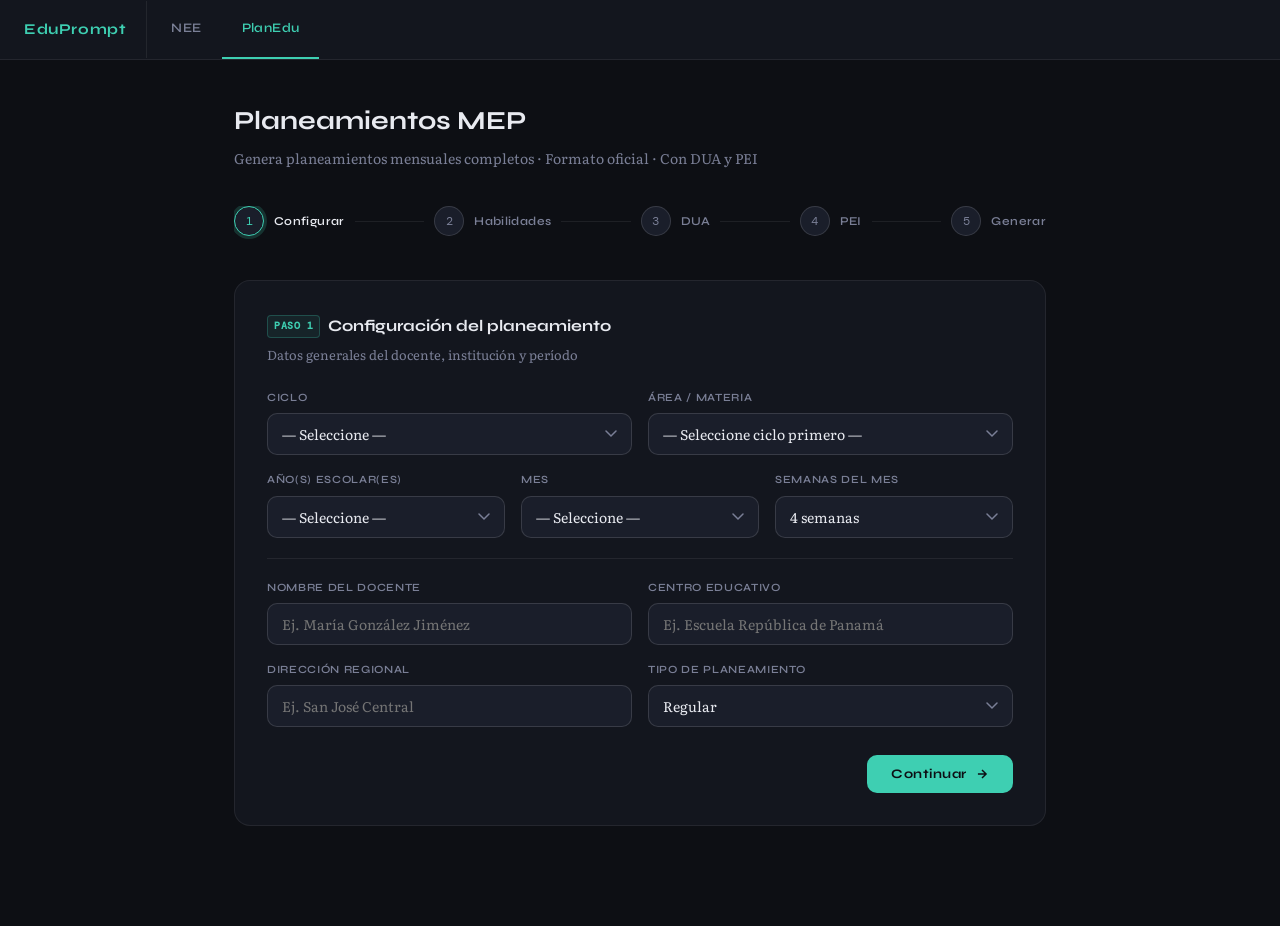
==== planedu.html @ 968bc0ce "Update planedu.html" ====
<!DOCTYPE html>
<html lang="es">
<head>
<meta charset="UTF-8">
<meta name="viewport" content="width=device-width, initial-scale=1.0">
<title>PlanEdu · Planeamientos MEP</title>
<link rel="preconnect" href="https://fonts.googleapis.com">
<link href="https://fonts.googleapis.com/css2?family=Syne:wght@400;600;700&family=DM+Mono:wght@400;500&family=Literata:ital,wght@0,400;0,500;1,400&display=swap" rel="stylesheet">
<style>
  :root {
    --bg:       #0d0f14;
    --bg2:      #13161e;
    --bg3:      #1a1e2a;
    --border:   rgba(255,255,255,0.07);
    --border2:  rgba(255,255,255,0.13);
    --text:     #e8eaf0;
    --muted:    #7a7f96;
    --accent:   #3ecfb2;
    --accent2:  #2aa898;
    --accent-bg:rgba(62,207,178,0.08);
    --accent-glow:rgba(62,207,178,0.18);
    --purple:   #8b6ff5;
    --amber:    #f0a832;
    --red:      #e05252;
    --radius:   10px;
    --radius-lg:16px;
    --mono: 'DM Mono', monospace;
  }

  * { box-sizing: border-box; margin: 0; padding: 0; }

  body {
    background: var(--bg);
    color: var(--text);
    font-family: 'Literata', Georgia, serif;
    font-size: 15px;
    line-height: 1.65;
    min-height: 100vh;
  }

  /* ── HEADER ── */
  header {
    background: var(--bg2);
    border-bottom: 1px solid var(--border);
    padding: 0 24px;
    display: flex;
    align-items: center;
    gap: 0;
    position: sticky;
    top: 0;
    z-index: 100;
  }
  .site-logo {
    font-family: 'Syne', sans-serif;
    font-weight: 700;
    font-size: 15px;
    color: var(--accent);
    letter-spacing: 0.04em;
    padding: 16px 20px 16px 0;
    border-right: 1px solid var(--border);
    margin-right: 4px;
    text-decoration: none;
  }
  .tab {
    font-family: 'Syne', sans-serif;
    font-size: 13px;
    font-weight: 600;
    letter-spacing: 0.03em;
    padding: 18px 20px;
    color: var(--muted);
    text-decoration: none;
    border-bottom: 2px solid transparent;
    transition: color .2s, border-color .2s;
  }
  .tab:hover { color: var(--text); }
  .tab.active { color: var(--accent); border-bottom-color: var(--accent); }

  /* ── MAIN LAYOUT ── */
  main {
    max-width: 860px;
    margin: 0 auto;
    padding: 40px 24px 80px;
  }

  .page-title {
    font-family: 'Syne', sans-serif;
    font-size: 26px;
    font-weight: 700;
    color: var(--text);
    margin-bottom: 4px;
  }
  .page-subtitle {
    color: var(--muted);
    font-size: 14px;
    margin-bottom: 36px;
  }

  /* ── STEPPER ── */
  .stepper {
    display: flex;
    align-items: center;
    gap: 0;
    margin-bottom: 40px;
    overflow-x: auto;
    padding-bottom: 4px;
  }
  .step-item {
    display: flex;
    align-items: center;
    gap: 10px;
    flex-shrink: 0;
  }
  .step-dot {
    width: 30px; height: 30px;
    border-radius: 50%;
    border: 1.5px solid var(--border2);
    background: var(--bg3);
    display: flex; align-items: center; justify-content: center;
    font-family: var(--mono);
    font-size: 12px;
    color: var(--muted);
    transition: all .3s;
    flex-shrink: 0;
  }
  .step-dot.done { background: var(--accent); border-color: var(--accent); color: #0d0f14; }
  .step-dot.active { border-color: var(--accent); color: var(--accent); box-shadow: 0 0 0 3px var(--accent-glow); }
  .step-label {
    font-family: 'Syne', sans-serif;
    font-size: 12px;
    font-weight: 600;
    color: var(--muted);
    letter-spacing: 0.03em;
    white-space: nowrap;
    transition: color .3s;
  }
  .step-label.active { color: var(--text); }
  .step-connector {
    flex: 1;
    height: 1px;
    background: var(--border);
    margin: 0 10px;
    min-width: 20px;
  }
  .step-connector.done { background: var(--accent2); }

  /* ── CARD ── */
  .card {
    background: var(--bg2);
    border: 1px solid var(--border);
    border-radius: var(--radius-lg);
    padding: 32px;
    margin-bottom: 20px;
  }
  .card-title {
    font-family: 'Syne', sans-serif;
    font-size: 16px;
    font-weight: 700;
    color: var(--text);
    margin-bottom: 4px;
    display: flex;
    align-items: center;
    gap: 8px;
  }
  .card-title .step-badge {
    font-family: var(--mono);
    font-size: 10px;
    background: var(--accent-bg);
    color: var(--accent);
    border: 1px solid rgba(62,207,178,0.25);
    border-radius: 4px;
    padding: 2px 6px;
    letter-spacing: 0.05em;
  }
  .card-desc {
    font-size: 13px;
    color: var(--muted);
    margin-bottom: 24px;
  }

  /* ── FORM FIELDS ── */
  .field-group {
    display: grid;
    grid-template-columns: 1fr 1fr;
    gap: 16px;
    margin-bottom: 16px;
  }
  .field-group.cols-3 { grid-template-columns: 1fr 1fr 1fr; }
  .field-group.cols-1 { grid-template-columns: 1fr; }
  @media (max-width: 600px) { .field-group, .field-group.cols-3 { grid-template-columns: 1fr; } }

  .field { display: flex; flex-direction: column; gap: 6px; }
  label {
    font-family: 'Syne', sans-serif;
    font-size: 11px;
    font-weight: 600;
    letter-spacing: 0.06em;
    color: var(--muted);
    text-transform: uppercase;
  }
  input[type="text"], input[type="number"], select, textarea {
    background: var(--bg3);
    border: 1px solid var(--border2);
    border-radius: var(--radius);
    color: var(--text);
    font-family: 'Literata', serif;
    font-size: 14px;
    padding: 10px 14px;
    outline: none;
    transition: border-color .2s, box-shadow .2s;
    width: 100%;
    appearance: none;
    -webkit-appearance: none;
  }
  input:focus, select:focus, textarea:focus {
    border-color: var(--accent2);
    box-shadow: 0 0 0 3px var(--accent-glow);
  }
  select {
    background-image: url("data:image/svg+xml,%3Csvg xmlns='http://www.w3.org/2000/svg' width='12' height='8' viewBox='0 0 12 8'%3E%3Cpath d='M1 1l5 5 5-5' stroke='%237a7f96' stroke-width='1.5' fill='none' stroke-linecap='round'/%3E%3C/svg%3E");
    background-repeat: no-repeat;
    background-position: right 14px center;
    padding-right: 36px;
    cursor: pointer;
  }
  select option { background: var(--bg3); }

  /* ── SKILL SELECTOR ── */
  .skill-selector {
    border: 1px solid var(--border2);
    border-radius: var(--radius-lg);
    overflow: hidden;
  }
  .skill-search-wrap {
    padding: 12px 14px;
    background: var(--bg3);
    border-bottom: 1px solid var(--border);
    display: flex;
    gap: 10px;
    align-items: center;
  }
  .skill-search-wrap svg { flex-shrink: 0; opacity: 0.5; }
  #buscador-habilidades {
    background: transparent;
    border: none;
    padding: 0;
    font-size: 14px;
    border-radius: 0;
    box-shadow: none;
  }
  #buscador-habilidades:focus { box-shadow: none; border-color: transparent; }

  .skill-meta {
    padding: 8px 14px;
    background: var(--bg);
    border-bottom: 1px solid var(--border);
    display: flex;
    justify-content: space-between;
    align-items: center;
  }
  .skill-meta span { font-family: var(--mono); font-size: 11px; color: var(--muted); }
  .skill-meta .count-badge {
    background: var(--accent-bg);
    color: var(--accent);
    border: 1px solid rgba(62,207,178,0.2);
    border-radius: 20px;
    padding: 2px 10px;
    font-family: var(--mono);
    font-size: 11px;
  }

  #lista-habilidades {
    max-height: 280px;
    overflow-y: auto;
    scrollbar-width: thin;
    scrollbar-color: var(--border2) transparent;
  }
  .hab-item {
    display: flex;
    align-items: flex-start;
    gap: 12px;
    padding: 10px 14px;
    border-bottom: 1px solid var(--border);
    cursor: pointer;
    transition: background .15s;
  }
  .hab-item:hover { background: var(--bg3); }
  .hab-item:last-child { border-bottom: none; }
  .hab-item input[type="checkbox"] {
    width: 16px; height: 16px;
    flex-shrink: 0;
    margin-top: 2px;
    accent-color: var(--accent);
    cursor: pointer;
    padding: 0;
    border: none;
    background: none;
    box-shadow: none;
  }
  .hab-item input:focus { box-shadow: none; border-color: transparent; }
  .hab-id {
    font-family: var(--mono);
    font-size: 11px;
    color: var(--accent);
    flex-shrink: 0;
    margin-top: 2px;
    min-width: 56px;
  }
  .hab-texto { font-size: 13px; color: var(--text); line-height: 1.5; }
  .empty-msg { padding: 24px; text-align: center; color: var(--muted); font-size: 13px; }

  /* ── SELECCIONADAS ── */
  .seleccionadas-header {
    padding: 10px 14px;
    background: var(--bg);
    border-top: 1px solid var(--border);
    display: flex;
    justify-content: space-between;
    align-items: center;
  }
  .seleccionadas-header span {
    font-family: 'Syne', sans-serif;
    font-size: 11px;
    font-weight: 600;
    letter-spacing: 0.06em;
    text-transform: uppercase;
    color: var(--muted);
  }
  #seleccionadas {
    padding: 8px 14px;
    min-height: 44px;
    display: flex;
    flex-wrap: wrap;
    gap: 6px;
  }
  .sel-chip {
    display: inline-flex;
    align-items: center;
    gap: 6px;
    background: var(--accent-bg);
    border: 1px solid rgba(62,207,178,0.25);
    border-radius: 20px;
    padding: 4px 10px 4px 12px;
    font-size: 12px;
    color: var(--accent);
    font-family: var(--mono);
    animation: chipIn .15s ease-out;
  }
  @keyframes chipIn { from { opacity:0; transform: scale(.9); } to { opacity:1; transform: scale(1); } }
  .sel-chip button {
    background: none; border: none; cursor: pointer;
    color: rgba(62,207,178,0.6);
    font-size: 14px; line-height: 1;
    padding: 0; margin-left: 2px;
    transition: color .15s;
  }
  .sel-chip button:hover { color: var(--accent); }
  .sel-empty { font-size: 13px; color: var(--muted); padding: 8px 0; font-style: italic; }

  /* ── DUA CHECKBOXES ── */
  .dua-grid {
    display: grid;
    grid-template-columns: 1fr 1fr 1fr;
    gap: 10px;
  }
  @media (max-width: 640px) { .dua-grid { grid-template-columns: 1fr; } }
  .dua-check {
    display: flex;
    align-items: flex-start;
    gap: 10px;
    background: var(--bg3);
    border: 1px solid var(--border);
    border-radius: var(--radius);
    padding: 12px;
    cursor: pointer;
    transition: border-color .2s, background .2s;
  }
  .dua-check:hover { border-color: var(--border2); }
  .dua-check input[type="checkbox"] {
    width: 15px; height: 15px;
    flex-shrink: 0; margin-top: 2px;
    accent-color: var(--purple);
    cursor: pointer;
    padding: 0; border: none; background: none; box-shadow: none;
  }
  .dua-check input:focus { box-shadow: none; }
  .dua-check.checked { border-color: rgba(139,111,245,0.4); background: rgba(139,111,245,0.07); }
  .dua-label { font-size: 13px; color: var(--text); line-height: 1.4; }

  /* ── PEI TOGGLE ── */
  .pei-toggle-row {
    display: flex;
    gap: 12px;
    margin-bottom: 16px;
  }
  .radio-btn {
    flex: 1;
    display: flex;
    align-items: center;
    justify-content: center;
    gap: 8px;
    padding: 10px;
    background: var(--bg3);
    border: 1.5px solid var(--border2);
    border-radius: var(--radius);
    cursor: pointer;
    font-family: 'Syne', sans-serif;
    font-size: 13px;
    font-weight: 600;
    color: var(--muted);
    transition: all .2s;
  }
  .radio-btn input { display: none; }
  .radio-btn.selected-yes { border-color: var(--accent); color: var(--accent); background: var(--accent-bg); }
  .radio-btn.selected-no  { border-color: var(--border2); color: var(--text); }

  #pei-fields { display: none; }
  #pei-fields.visible { display: block; }

  /* ── NAV BUTTONS ── */
  .nav-row {
    display: flex;
    justify-content: space-between;
    align-items: center;
    margin-top: 28px;
    gap: 12px;
  }
  .btn {
    font-family: 'Syne', sans-serif;
    font-size: 13px;
    font-weight: 700;
    letter-spacing: 0.04em;
    padding: 11px 24px;
    border-radius: var(--radius);
    border: none;
    cursor: pointer;
    transition: all .2s;
    display: inline-flex; align-items: center; gap: 8px;
  }
  .btn-ghost {
    background: transparent;
    border: 1px solid var(--border2);
    color: var(--muted);
  }
  .btn-ghost:hover { border-color: var(--border); color: var(--text); }
  .btn-primary {
    background: var(--accent);
    color: #0d0f14;
  }
  .btn-primary:hover { background: var(--accent2); box-shadow: 0 0 20px var(--accent-glow); }
  .btn-primary:disabled { background: var(--border2); color: var(--muted); cursor: not-allowed; box-shadow: none; }
  .btn-generate {
    background: linear-gradient(135deg, var(--accent), #2a9f90);
    color: #0d0f14;
    padding: 13px 32px;
    font-size: 14px;
    width: 100%;
    justify-content: center;
    border-radius: var(--radius-lg);
    position: relative;
    overflow: hidden;
  }
  .btn-generate:hover { box-shadow: 0 0 30px var(--accent-glow); transform: translateY(-1px); }
  .btn-generate:disabled { background: var(--border2); color: var(--muted); transform: none; cursor: not-allowed; }

  /* ── SPINNER ── */
  .spinner {
    width: 16px; height: 16px;
    border: 2px solid rgba(13,15,20,0.3);
    border-top-color: #0d0f14;
    border-radius: 50%;
    animation: spin .6s linear infinite;
  }
  @keyframes spin { to { transform: rotate(360deg); } }

  /* ── RESULTADO ── */
  #resultado-section {
    display: none;
    margin-top: 32px;
    animation: fadeUp .4s ease-out;
  }
  @keyframes fadeUp { from { opacity:0; transform: translateY(12px); } to { opacity:1; transform: translateY(0); } }
  #resultado-section.visible { display: block; }

  .resultado-header {
    display: flex;
    justify-content: space-between;
    align-items: center;
    margin-bottom: 16px;
    flex-wrap: wrap;
    gap: 12px;
  }
  .resultado-title {
    font-family: 'Syne', sans-serif;
    font-size: 14px;
    font-weight: 700;
    color: var(--accent);
  }
  .resultado-actions { display: flex; gap: 8px; flex-wrap: wrap; }

  #resultado-content {
    background: var(--bg2);
    border: 1px solid var(--border2);
    border-radius: var(--radius-lg);
    padding: 32px;
    white-space: pre-wrap;
    font-family: 'Literata', serif;
    font-size: 14px;
    line-height: 1.8;
    color: var(--text);
    min-height: 200px;
    max-height: 600px;
    overflow-y: auto;
    scrollbar-width: thin;
    scrollbar-color: var(--border2) transparent;
    outline: none;
  }
  #resultado-content[contenteditable="true"] {
    cursor: text;
  }
  #resultado-content[contenteditable="true"]:focus {
    border-color: var(--accent2);
    box-shadow: 0 0 0 3px var(--accent-glow);
  }

  /* ── API KEY NOTICE ── */
  .api-notice {
    background: rgba(240,168,50,0.08);
    border: 1px solid rgba(240,168,50,0.25);
    border-radius: var(--radius);
    padding: 12px 16px;
    margin-bottom: 16px;
    font-size: 13px;
    color: var(--amber);
    display: flex;
    gap: 10px;
    align-items: flex-start;
  }
  .api-notice.hidden { display: none; }

  /* ── STEP PANELS ── */
  .step-panel { display: none; }
  .step-panel.active { display: block; animation: fadeUp .25s ease-out; }

  /* ── MISC ── */
  .divider {
    border: none;
    border-top: 1px solid var(--border);
    margin: 20px 0;
  }
  .info-row {
    display: flex;
    gap: 6px;
    align-items: center;
    font-size: 12px;
    color: var(--muted);
    margin-top: 8px;
  }
  .tag {
    font-family: var(--mono);
    font-size: 11px;
    background: var(--bg3);
    border: 1px solid var(--border2);
    border-radius: 4px;
    padding: 2px 7px;
    color: var(--muted);
  }
</style>
</head>
<body>

<header>
  <a href="index.html" class="site-logo">EduPrompt</a>
  <a href="index.html" class="tab">NEE</a>
  <a href="planedu.html" class="tab active">PlanEdu</a>
</header>

<main>
  <div class="page-title">Planeamientos MEP</div>
  <div class="page-subtitle">Genera planeamientos mensuales completos · Formato oficial · Con DUA y PEI</div>

  <!-- STEPPER -->
  <div class="stepper" id="stepper">
    <div class="step-item">
      <div class="step-dot active" id="dot-1">1</div>
      <span class="step-label active" id="lbl-1">Configurar</span>
    </div>
    <div class="step-connector" id="conn-1"></div>
    <div class="step-item">
      <div class="step-dot" id="dot-2">2</div>
      <span class="step-label" id="lbl-2">Habilidades</span>
    </div>
    <div class="step-connector" id="conn-2"></div>
    <div class="step-item">
      <div class="step-dot" id="dot-3">3</div>
      <span class="step-label" id="lbl-3">DUA</span>
    </div>
    <div class="step-connector" id="conn-3"></div>
    <div class="step-item">
      <div class="step-dot" id="dot-4">4</div>
      <span class="step-label" id="lbl-4">PEI</span>
    </div>
    <div class="step-connector" id="conn-4"></div>
    <div class="step-item">
      <div class="step-dot" id="dot-5">5</div>
      <span class="step-label" id="lbl-5">Generar</span>
    </div>
  </div>

  <!-- ════════ PASO 1: CONFIGURAR ════════ -->
  <div class="step-panel active" id="panel-1">
    <div class="card">
      <div class="card-title">
        <span class="step-badge">PASO 1</span>
        Configuración del planeamiento
      </div>
      <div class="card-desc">Datos generales del docente, institución y período</div>

      <div class="field-group">
        <div class="field">
          <label>Ciclo</label>
          <select id="ciclo" onchange="onCicloChange()">
            <option value="">— Seleccione —</option>
            <option value="PRIMER_CICLO">I Ciclo (1°, 2°, 3°)</option>
            <option value="SEGUNDO_CICLO">II Ciclo (4°, 5°, 6°)</option>
            <option value="TERCER_CICLO">III Ciclo (7°, 8°, 9°)</option>
            <option value="CICLO_DIVERSIFICADO">Ciclo Diversificado (10°, 11°)</option>
          </select>
        </div>
        <div class="field">
          <label>Área / Materia</label>
          <select id="area">
            <option value="">— Seleccione ciclo primero —</option>
          </select>
        </div>
      </div>

      <div class="field-group cols-3">
        <div class="field">
          <label>Año(s) escolar(es)</label>
          <select id="anio">
            <option value="">— Seleccione —</option>
          </select>
        </div>
        <div class="field">
          <label>Mes</label>
          <select id="mes">
            <option value="">— Seleccione —</option>
            <option value="Enero">Enero</option>
            <option value="Febrero">Febrero</option>
            <option value="Marzo">Marzo</option>
            <option value="Abril">Abril</option>
            <option value="Mayo">Mayo</option>
            <option value="Junio">Junio</option>
            <option value="Julio">Julio</option>
            <option value="Agosto">Agosto</option>
            <option value="Setiembre">Setiembre</option>
            <option value="Octubre">Octubre</option>
            <option value="Noviembre">Noviembre</option>
          </select>
        </div>
        <div class="field">
          <label>Semanas del mes</label>
          <select id="semanas">
            <option value="4">4 semanas</option>
            <option value="3">3 semanas</option>
            <option value="5">5 semanas</option>
          </select>
        </div>
      </div>

      <hr class="divider">

      <div class="field-group">
        <div class="field">
          <label>Nombre del docente</label>
          <input type="text" id="docente" placeholder="Ej. María González Jiménez">
        </div>
        <div class="field">
          <label>Centro educativo</label>
          <input type="text" id="centro" placeholder="Ej. Escuela República de Panamá">
        </div>
      </div>
      <div class="field-group">
        <div class="field">
          <label>Dirección regional</label>
          <input type="text" id="dir_regional" placeholder="Ej. San José Central">
        </div>
        <div class="field">
          <label>Tipo de planeamiento</label>
          <select id="tipo_plan">
            <option value="regular">Regular</option>
            <option value="correlacionado">Correlacionado</option>
          </select>
        </div>
      </div>

      <div class="nav-row">
        <span></span>
        <button class="btn btn-primary" onclick="irPaso(2)">
          Continuar
          <svg width="14" height="14" viewBox="0 0 24 24" fill="none" stroke="currentColor" stroke-width="2.5"><path d="M5 12h14M12 5l7 7-7 7"/></svg>
        </button>
      </div>
    </div>
  </div>

  <!-- ════════ PASO 2: HABILIDADES ════════ -->
  <div class="step-panel" id="panel-2">
    <div class="card">
      <div class="card-title">
        <span class="step-badge">PASO 2</span>
        Selección de habilidades
      </div>
      <div class="card-desc">Buscá y seleccioná las habilidades específicas que trabajarás este mes</div>

      <div class="skill-selector">
        <!-- Buscador -->
        <div class="skill-search-wrap">
          <svg width="15" height="15" viewBox="0 0 24 24" fill="none" stroke="currentColor" stroke-width="2"><circle cx="11" cy="11" r="8"/><path d="m21 21-4.35-4.35"/></svg>
          <input type="text" id="buscador-habilidades" placeholder="Buscá por palabra clave o código de habilidad..." autocomplete="off">
        </div>

        <!-- Meta -->
        <div class="skill-meta">
          <span id="lista-info">Cargando habilidades...</span>
          <span class="count-badge" id="seleccionadas-count">0 seleccionadas</span>
        </div>

        <!-- Lista filtrada -->
        <div id="lista-habilidades">
          <div class="empty-msg">Cargando datos del currículo...</div>
        </div>

        <!-- Chips de seleccionadas -->
        <div class="seleccionadas-header">
          <span>Habilidades seleccionadas para el planeamiento</span>
          <button class="btn btn-ghost" style="padding:5px 10px;font-size:11px;" onclick="limpiarSeleccion()">Limpiar</button>
        </div>
        <div id="seleccionadas">
          <span class="sel-empty">Ninguna seleccionada aún</span>
        </div>
      </div>

    </div>
    <div class="nav-row">
      <button class="btn btn-ghost" onclick="irPaso(1)">
        <svg width="14" height="14" viewBox="0 0 24 24" fill="none" stroke="currentColor" stroke-width="2.5"><path d="M19 12H5M12 19l-7-7 7-7"/></svg>
        Atrás
      </button>
      <button class="btn btn-primary" onclick="irPaso(3)">
        Continuar
        <svg width="14" height="14" viewBox="0 0 24 24" fill="none" stroke="currentColor" stroke-width="2.5"><path d="M5 12h14M12 5l7 7-7 7"/></svg>
      </button>
    </div>
  </div>

  <!-- ════════ PASO 3: DUA ════════ -->
  <div class="step-panel" id="panel-3">
    <div class="card">
      <div class="card-title">
        <span class="step-badge">PASO 3</span>
        Estrategias DUA
      </div>
      <div class="card-desc">Diseño Universal para el Aprendizaje — obligatorio en el MEP. Seleccioná las estrategias que aplicarás.</div>

      <div style="margin-bottom:18px;">
        <label style="font-size:12px;color:var(--muted);text-transform:uppercase;letter-spacing:.05em;font-family:'Syne',sans-serif;font-weight:600;margin-bottom:10px;display:block;">
          Representación (Principio I)
        </label>
        <div class="dua-grid">
          <label class="dua-check" id="dua-rep-visual">
            <input type="checkbox" name="dua" value="Representación visual (diagramas, esquemas, imágenes)">
            <span class="dua-label">Visual · Diagramas, esquemas, imágenes</span>
          </label>
          <label class="dua-check" id="dua-rep-concreta">
            <input type="checkbox" name="dua" value="Representación concreta (manipulables, materiales físicos)">
            <span class="dua-label">Concreta · Manipulables, materiales físicos</span>
          </label>
          <label class="dua-check" id="dua-rep-simbolica">
            <input type="checkbox" name="dua" value="Representación simbólica (notación formal, algoritmos)">
            <span class="dua-label">Simbólica · Notación formal, algoritmos</span>
          </label>
        </div>
      </div>

      <div style="margin-bottom:18px;">
        <label style="font-size:12px;color:var(--muted);text-transform:uppercase;letter-spacing:.05em;font-family:'Syne',sans-serif;font-weight:600;margin-bottom:10px;display:block;">
          Acción y Expresión (Principio II)
        </label>
        <div class="dua-grid">
          <label class="dua-check">
            <input type="checkbox" name="dua" value="Expresión oral (exposición, discusión, trabajo grupal)">
            <span class="dua-label">Oral · Exposición, discusión, debate</span>
          </label>
          <label class="dua-check">
            <input type="checkbox" name="dua" value="Expresión escrita (resolución de problemas, informes)">
            <span class="dua-label">Escrita · Problemas, informes, portafolio</span>
          </label>
          <label class="dua-check">
            <input type="checkbox" name="dua" value="Expresión tecnológica (software, calculadora, GeoGebra)">
            <span class="dua-label">Tecnológica · Software, GeoGebra, calculadora</span>
          </label>
        </div>
      </div>

      <div>
        <label style="font-size:12px;color:var(--muted);text-transform:uppercase;letter-spacing:.05em;font-family:'Syne',sans-serif;font-weight:600;margin-bottom:10px;display:block;">
          Motivación e Implicación (Principio III)
        </label>
        <div class="dua-grid">
          <label class="dua-check">
            <input type="checkbox" name="dua" value="Motivación por contexto real (situaciones de la vida cotidiana)">
            <span class="dua-label">Contexto real · Situaciones cotidianas</span>
          </label>
          <label class="dua-check">
            <input type="checkbox" name="dua" value="Motivación colaborativa (trabajo en equipo, co-construcción)">
            <span class="dua-label">Colaborativa · Equipos, co-construcción</span>
          </label>
          <label class="dua-check">
            <input type="checkbox" name="dua" value="Motivación autónoma (resolución independiente, autogestión)">
            <span class="dua-label">Autónoma · Autogestión, resolución independiente</span>
          </label>
        </div>
      </div>

    </div>
    <div class="nav-row">
      <button class="btn btn-ghost" onclick="irPaso(2)">
        <svg width="14" height="14" viewBox="0 0 24 24" fill="none" stroke="currentColor" stroke-width="2.5"><path d="M19 12H5M12 19l-7-7 7-7"/></svg>
        Atrás
      </button>
      <button class="btn btn-primary" onclick="irPaso(4)">
        Continuar
        <svg width="14" height="14" viewBox="0 0 24 24" fill="none" stroke="currentColor" stroke-width="2.5"><path d="M5 12h14M12 5l7 7-7 7"/></svg>
      </button>
    </div>
  </div>

  <!-- ════════ PASO 4: PEI ════════ -->
  <div class="step-panel" id="panel-4">
    <div class="card">
      <div class="card-title">
        <span class="step-badge">PASO 4</span>
        Adecuaciones curriculares (PEI)
      </div>
      <div class="card-desc">¿Hay estudiantes con Necesidades Educativas Especiales que requieran adecuación en este grupo?</div>

      <div class="pei-toggle-row">
        <label class="radio-btn" id="pei-no-btn">
          <input type="radio" name="pei" value="no" checked onchange="onPeiChange(false)">
          Sin adecuaciones
        </label>
        <label class="radio-btn" id="pei-si-btn">
          <input type="radio" name="pei" value="si" onchange="onPeiChange(true)">
          Con adecuaciones (PEI)
        </label>
      </div>

      <div id="pei-fields">
        <div class="field-group">
          <div class="field">
            <label>Tipo de adecuación</label>
            <select id="pei_tipo">
              <option value="de acceso">De acceso</option>
              <option value="no significativa">No significativa</option>
              <option value="significativa">Significativa</option>
            </select>
          </div>
          <div class="field">
            <label>Área de NEE</label>
            <select id="pei_area_nee">
              <option value="discapacidad intelectual">Discapacidad intelectual</option>
              <option value="discapacidad visual">Discapacidad visual</option>
              <option value="discapacidad auditiva">Discapacidad auditiva</option>
              <option value="discapacidad motora">Discapacidad motora</option>
              <option value="trastorno del espectro autista (TEA)">TEA</option>
              <option value="trastorno por déficit atencional (TDAH)">TDAH</option>
              <option value="dificultades de aprendizaje">Dificultades de aprendizaje</option>
              <option value="talento excepcional">Talento excepcional</option>
            </select>
          </div>
        </div>
        <div class="field-group cols-1">
          <div class="field">
            <label>Observación adicional (opcional)</label>
            <textarea id="pei_obs" rows="3" placeholder="Descripción breve de la adecuación específica que el docente desea incluir..."></textarea>
          </div>
        </div>
      </div>

    </div>
    <div class="nav-row">
      <button class="btn btn-ghost" onclick="irPaso(3)">
        <svg width="14" height="14" viewBox="0 0 24 24" fill="none" stroke="currentColor" stroke-width="2.5"><path d="M19 12H5M12 19l-7-7 7-7"/></svg>
        Atrás
      </button>
      <button class="btn btn-primary" onclick="irPaso(5)">
        Continuar
        <svg width="14" height="14" viewBox="0 0 24 24" fill="none" stroke="currentColor" stroke-width="2.5"><path d="M5 12h14M12 5l7 7-7 7"/></svg>
      </button>
    </div>
  </div>

  <!-- ════════ PASO 5: GENERAR ════════ -->
  <div class="step-panel" id="panel-5">
    <div class="card">
      <div class="card-title">
        <span class="step-badge">PASO 5</span>
        Generar planeamiento
      </div>
      <div class="card-desc">Revisá el resumen y generá el planeamiento completo con IA</div>

      <div id="resumen-config" style="background:var(--bg3);border-radius:var(--radius);padding:16px;margin-bottom:20px;font-size:13px;line-height:1.8;">
        Cargando resumen...
      </div>

      <div class="api-notice" id="api-notice">
        <svg width="15" height="15" viewBox="0 0 24 24" fill="none" stroke="currentColor" stroke-width="2" style="flex-shrink:0;margin-top:1px"><circle cx="12" cy="12" r="10"/><path d="M12 8v4M12 16h.01"/></svg>
        <span>Para usar fuera de claude.ai se requiere una API key de Anthropic.</span>
      </div>

      <div class="field-group cols-1" id="apikey-field" style="display:none">
        <div class="field">
          <label>API Key (funcion en construccion)</label>
          <input type="text" id="api_key" placeholder="sk-ant-..." autocomplete="off">
        </div>
      </div>

      <button class="btn btn-generate" id="btn-generar" onclick="generarPlaneamiento()">
        <svg width="16" height="16" viewBox="0 0 24 24" fill="none" stroke="currentColor" stroke-width="2"><path d="M13 2L3 14h9l-1 8 10-12h-9l1-8z"/></svg>
        Generar planeamiento
      </button>

    </div>
    <div class="nav-row">
      <button class="btn btn-ghost" onclick="irPaso(4)">
        <svg width="14" height="14" viewBox="0 0 24 24" fill="none" stroke="currentColor" stroke-width="2.5"><path d="M19 12H5M12 19l-7-7 7-7"/></svg>
        Atrás
      </button>
      <span></span>
    </div>
  </div>

  <!-- ════════ RESULTADO ════════ -->
  <div id="resultado-section">
    <div class="resultado-header">
      <div class="resultado-title">
        <svg width="14" height="14" viewBox="0 0 24 24" fill="none" stroke="currentColor" stroke-width="2" style="vertical-align:middle;margin-right:6px"><path d="M9 11l3 3L22 4"/><path d="M21 12v7a2 2 0 01-2 2H5a2 2 0 01-2-2V5a2 2 0 012-2h11"/></svg>
        Planeamiento generado
      </div>
      <div class="resultado-actions">
        <button class="btn btn-ghost" onclick="copiarTexto()" style="font-size:12px;padding:8px 14px;">
          <svg width="13" height="13" viewBox="0 0 24 24" fill="none" stroke="currentColor" stroke-width="2"><rect x="9" y="9" width="13" height="13" rx="2"/><path d="M5 15H4a2 2 0 01-2-2V4a2 2 0 012-2h9a2 2 0 012 2v1"/></svg>
          Copiar
        </button>
        <button class="btn btn-primary" onclick="exportarDocx()" style="font-size:12px;padding:8px 16px;">
          <svg width="13" height="13" viewBox="0 0 24 24" fill="none" stroke="currentColor" stroke-width="2"><path d="M21 15v4a2 2 0 01-2 2H5a2 2 0 01-2-2v-4"/><polyline points="7 10 12 15 17 10"/><line x1="12" y1="15" x2="12" y2="3"/></svg>
          Exportar .docx
        </button>
        <button class="btn btn-ghost" onclick="nuevoPlaneamiento()" style="font-size:12px;padding:8px 14px;">Nuevo</button>
      </div>
    </div>
    <div id="resultado-content" contenteditable="true"></div>
  </div>

</main>

<script>
// ═══════════════════════════════════════════
//  ESTADO GLOBAL
// ═══════════════════════════════════════════
let pasoActual = 1;
let todasHabilidades = [];
let filtradas = [];
let seleccionadas = [];
let curriculoContexto = {};
let programaGlobal = {};

// ═══════════════════════════════════════════
//  DATOS DE CICLOS Y AÑOS
// ═══════════════════════════════════════════
const CICLOS_MAP = {
  PRIMER_CICLO: {
    areas: ["Números", "Medidas", "Geometría", "Relaciones y Álgebra", "Estadística y Probabilidad"],
    anios: ["1°", "2°", "3°"]
  },
  SEGUNDO_CICLO: {
    areas: ["Números", "Medidas", "Geometría", "Relaciones y Álgebra", "Estadística y Probabilidad"],
    anios: ["4°", "5°", "6°"]
  },
  TERCER_CICLO: {
    areas: ["Números", "Medidas", "Geometría", "Relaciones y Álgebra", "Estadística y Probabilidad"],
    anios: ["7°", "8°", "9°"]
  },
  CICLO_DIVERSIFICADO: {
    areas: ["Números", "Medidas", "Geometría", "Relaciones y Álgebra", "Estadística y Probabilidad", "Cálculo diferencial e integral"],
    anios: ["10°", "11°"]
  }
};

// ═══════════════════════════════════════════
//  CARGA DE DATOS
// ═══════════════════════════════════════════
async function cargarDatos() {
  try {
    const [habRes, ctxRes, pgRes] = await Promise.allSettled([
      fetch("data/curriculo_matematica.json"),
      fetch("data/curriculo_contexto.json"),
      fetch("data/programa_global.json")
    ]);

    if (habRes.status === "fulfilled" && habRes.value.ok) {
      const data = await habRes.value.json();
      // Normalizar: el JSON puede ser array plano o anidado por ciclo/área
      todasHabilidades = normalizarHabilidades(data);
    }
    if (ctxRes.status === "fulfilled" && ctxRes.value.ok) {
      const raw = await ctxRes.value.json();
      // Indexar por ciclo+área para acceso rápido
      raw.forEach(e => {
        const key = (e.ciclo || "") + "_" + (e.area || e.area_id || "");
        curriculoContexto[key] = e;
      });
    }
    if (pgRes.status === "fulfilled" && pgRes.value.ok) {
      programaGlobal = await pgRes.value.json();
    }

    renderLista(todasHabilidades.slice(0, 60));
    document.getElementById("lista-info").textContent =
      `${todasHabilidades.length} habilidades disponibles · mostrando 60`;
  } catch (e) {
    document.getElementById("lista-habilidades").innerHTML =
      '<div class="empty-msg">No se pudo cargar curriculo_matematica.json — verificá que el archivo esté en data/</div>';
  }
}


function normalizarHabilidades(data) {
  const result = [];
  const cycles = data.cycles || [];
  cycles.forEach(c => {
    const ciclo = c.ciclo || "";
    (c.niveles || []).forEach(n => {
      (n.areas || []).forEach(a => {
        const area = a.nombre || a.area || "";
        (a.habilidades || []).forEach(h => {
          if (h.id) result.push({
            id: h.id,
            texto: h.descripcion || h.habilidad || h.texto || "",
            ciclo,
            area
          });
        });
      });
    });
  });
  return result;
}


// ═══════════════════════════════════════════
//  FILTROS DE CICLO / ÁREA
// ═══════════════════════════════════════════
function onCicloChange() {
  const ciclo = document.getElementById("ciclo").value;
  const areaSelect = document.getElementById("area");
  const anioSelect = document.getElementById("anio");

  areaSelect.innerHTML = '<option value="">— Seleccione —</option>';
  anioSelect.innerHTML = '<option value="">— Seleccione —</option>';

  if (!ciclo) return;
  const cfg = CICLOS_MAP[ciclo];
  cfg.areas.forEach(a => {
    areaSelect.innerHTML += `<option value="${a}">${a}</option>`;
  });
  cfg.anios.forEach(a => {
    anioSelect.innerHTML += `<option value="${a}">${a}</option>`;
  });

  // Filtrar habilidades por ciclo automáticamente
  filtrarPorCicloArea();
}

function filtrarPorCicloArea() {
  const ciclo = document.getElementById("ciclo").value;
  const area  = document.getElementById("area").value;
  if (!ciclo && !area) {
    filtradas = todasHabilidades;
  } else {
    filtradas = todasHabilidades.filter(h => {
      const matchCiclo = !ciclo || h.ciclo === ciclo || h.ciclo === "";
      const matchArea  = !area  || h.area === area  || h.area === "";
      return matchCiclo && matchArea;
    });
  }
  renderLista(filtradas.slice(0, 80));
  document.getElementById("lista-info").textContent =
    `${filtradas.length} habilidades · mostrando ${Math.min(filtradas.length, 80)}`;
  document.getElementById("buscador-habilidades").value = "";
}

// ═══════════════════════════════════════════
//  BUSCADOR
// ═══════════════════════════════════════════
document.addEventListener("DOMContentLoaded", () => {
  cargarDatos();

  document.getElementById("buscador-habilidades").addEventListener("input", function() {
    const q = this.value.toLowerCase().trim();
    const base = filtradas.length > 0 ? filtradas : todasHabilidades;
    if (!q) {
      renderLista(base.slice(0, 80));
      document.getElementById("lista-info").textContent =
        `${base.length} habilidades · mostrando 80`;
      return;
    }
    const res = base.filter(h =>
      h.texto.toLowerCase().includes(q) || h.id.toLowerCase().includes(q)
    );
    renderLista(res.slice(0, 60));
    document.getElementById("lista-info").textContent =
      `${res.length} resultado${res.length !== 1 ? "s" : ""} para "${q}"`;
  });

  document.getElementById("area").addEventListener("change", filtrarPorCicloArea);

  // DUA checkboxes toggle class
  document.querySelectorAll(".dua-check input").forEach(cb => {
    cb.addEventListener("change", function() {
      this.closest(".dua-check").classList.toggle("checked", this.checked);
    });
  });

  // Detectar entorno
  const enClaudeAI = window.location.hostname.includes("claude.ai") ||
                     window.location.hostname === "localhost" ||
                     window.location.protocol === "about:";
  if (!enClaudeAI) {
    document.getElementById("api-notice").classList.add("hidden");
    document.getElementById("apikey-field").style.display = "block";
  }
});

// ═══════════════════════════════════════════
//  RENDER LISTA (Zona 2)
// ═══════════════════════════════════════════
function renderLista(habilidades) {
  const cont = document.getElementById("lista-habilidades");
  if (!habilidades || habilidades.length === 0) {
    cont.innerHTML = '<div class="empty-msg">Sin resultados. Probá otra búsqueda.</div>';
    return;
  }
  cont.innerHTML = "";
  habilidades.forEach(h => {
    const item = document.createElement("label");
    item.className = "hab-item";
    const isChecked = seleccionadas.some(s => s.id === h.id);
    item.innerHTML = `
      <input type="checkbox" ${isChecked ? "checked" : ""}>
      <span class="hab-id">${h.id}</span>
      <span class="hab-texto">${h.texto}</span>
    `;
    const cb = item.querySelector("input");
    cb.addEventListener("change", e => {
      if (e.target.checked) {
        if (!seleccionadas.some(s => s.id === h.id)) {
          seleccionadas.push({ id: h.id, texto: h.texto });
        }
      } else {
        eliminar(h.id);
        return;
      }
      renderSeleccionadas();
    });
    cont.appendChild(item);
  });
}

// ═══════════════════════════════════════════
//  renderSeleccionadas — función del usuario (Zona 3)
// ═══════════════════════════════════════════
function renderSeleccionadas() {
  const cont = document.getElementById("seleccionadas");
  cont.innerHTML = "";

  document.getElementById("seleccionadas-count").textContent =
    `${seleccionadas.length} seleccionada${seleccionadas.length !== 1 ? "s" : ""}`;

  if (seleccionadas.length === 0) {
    cont.innerHTML = '<span class="sel-empty">Ninguna seleccionada aún</span>';
    return;
  }

  seleccionadas.forEach(h => {
    const chip = document.createElement("div");
    chip.className = "sel-chip";
    chip.innerHTML = `
      <span>${h.id}</span>
      <button title="Quitar ${h.id}" aria-label="Quitar habilidad ${h.id}">×</button>
    `;
    chip.querySelector("button").addEventListener("click", () => {
      eliminar(h.id);
    });
    cont.appendChild(chip);
  });
}

function eliminar(id) {
  seleccionadas = seleccionadas.filter(h => h.id !== id);
  // Desmarcar el checkbox si está visible
  const checkboxes = document.querySelectorAll("#lista-habilidades input[type='checkbox']");
  checkboxes.forEach(cb => {
    const habId = cb.closest(".hab-item")?.querySelector(".hab-id")?.textContent;
    if (habId === id) cb.checked = false;
  });
  renderSeleccionadas();
}

function limpiarSeleccion() {
  seleccionadas = [];
  document.querySelectorAll("#lista-habilidades input[type='checkbox']")
    .forEach(cb => cb.checked = false);
  renderSeleccionadas();
}

// ═══════════════════════════════════════════
//  PEI TOGGLE
// ═══════════════════════════════════════════
function onPeiChange(tienePEI) {
  document.getElementById("pei-fields").classList.toggle("visible", tienePEI);
  document.getElementById("pei-no-btn").classList.toggle("selected-no", !tienePEI);
  document.getElementById("pei-si-btn").classList.toggle("selected-yes", tienePEI);
}
// Init PEI state
document.addEventListener("DOMContentLoaded", () => {
  document.getElementById("pei-no-btn").classList.add("selected-no");
});

// ═══════════════════════════════════════════
//  STEPPER NAVIGATION
// ═══════════════════════════════════════════
function irPaso(n) {
  // Validar paso 1
  if (n > 1) {
    const ciclo = document.getElementById("ciclo").value;
    const area  = document.getElementById("area").value;
    if (!ciclo || !area) {
      alert("Seleccioná el ciclo y el área antes de continuar.");
      return;
    }
  }

  document.getElementById(`panel-${pasoActual}`).classList.remove("active");
  document.getElementById(`panel-${n}`).classList.add("active");

  // Update stepper
  for (let i = 1; i <= 5; i++) {
    const dot = document.getElementById(`dot-${i}`);
    const lbl = document.getElementById(`lbl-${i}`);
    dot.className = "step-dot";
    lbl.className = "step-label";
    if (i < n) { dot.classList.add("done"); lbl.classList.add("active"); }
    else if (i === n) { dot.classList.add("active"); lbl.classList.add("active"); }

    if (i < 5) {
      const conn = document.getElementById(`conn-${i}`);
      conn.className = "step-connector" + (i < n ? " done" : "");
    }
  }

  if (n === 5) renderResumen();
  pasoActual = n;
  window.scrollTo({ top: 0, behavior: "smooth" });
}

// ═══════════════════════════════════════════
//  RESUMEN PASO 5
// ═══════════════════════════════════════════
function renderResumen() {
  const ciclo = document.getElementById("ciclo");
  const area  = document.getElementById("area");
  const anio  = document.getElementById("anio");
  const mes   = document.getElementById("mes");
  const docente  = document.getElementById("docente").value || "—";
  const centro   = document.getElementById("centro").value || "—";
  const dirReg   = document.getElementById("dir_regional").value || "—";
  const tipoPlan = document.getElementById("tipo_plan");
  const duaMarcadas = Array.from(document.querySelectorAll('input[name="dua"]:checked')).length;
  const peiSi = document.querySelector('input[name="pei"]:checked')?.value === "si";

  const ciclolabel = ciclo.options[ciclo.selectedIndex]?.text || "—";
  const arealabel  = area.options[area.selectedIndex]?.text || "—";
  const anioval    = anio.options[anio.selectedIndex]?.text || "—";
  const mesval     = mes.options[mes.selectedIndex]?.text || "—";

  document.getElementById("resumen-config").innerHTML = `
    <div style="display:grid;grid-template-columns:1fr 1fr;gap:8px 24px;">
      <div><span style="color:var(--muted);font-family:'Syne',sans-serif;font-size:11px;font-weight:600;letter-spacing:.05em;text-transform:uppercase">Ciclo</span><br>${ciclolabel}</div>
      <div><span style="color:var(--muted);font-family:'Syne',sans-serif;font-size:11px;font-weight:600;letter-spacing:.05em;text-transform:uppercase">Área</span><br>${arealabel}</div>
      <div><span style="color:var(--muted);font-family:'Syne',sans-serif;font-size:11px;font-weight:600;letter-spacing:.05em;text-transform:uppercase">Año</span><br>${anioval}</div>
      <div><span style="color:var(--muted);font-family:'Syne',sans-serif;font-size:11px;font-weight:600;letter-spacing:.05em;text-transform:uppercase">Mes</span><br>${mesval}</div>
      <div><span style="color:var(--muted);font-family:'Syne',sans-serif;font-size:11px;font-weight:600;letter-spacing:.05em;text-transform:uppercase">Docente</span><br>${docente}</div>
      <div><span style="color:var(--muted);font-family:'Syne',sans-serif;font-size:11px;font-weight:600;letter-spacing:.05em;text-transform:uppercase">Centro</span><br>${centro}</div>
      <div><span style="color:var(--muted);font-family:'Syne',sans-serif;font-size:11px;font-weight:600;letter-spacing:.05em;text-transform:uppercase">Habilidades</span><br><span style="color:var(--accent)">${seleccionadas.length} seleccionada${seleccionadas.length !== 1 ? "s" : ""}</span></div>
      <div><span style="color:var(--muted);font-family:'Syne',sans-serif;font-size:11px;font-weight:600;letter-spacing:.05em;text-transform:uppercase">DUA / PEI</span><br>${duaMarcadas} estrategias DUA${peiSi ? " · Con adecuación PEI" : ""}</div>
    </div>
  `;
}

// ═══════════════════════════════════════════
//  ENSAMBLADO DEL PROMPT
// ═══════════════════════════════════════════
function ensamblarPrompt() {
  const ciclo     = document.getElementById("ciclo").value;
  const area      = document.getElementById("area").value;
  const anio      = document.getElementById("anio").value;
  const mes       = document.getElementById("mes").value;
  const semanas   = document.getElementById("semanas").value;
  const docente   = document.getElementById("docente").value;
  const centro    = document.getElementById("centro").value;
  const dirReg    = document.getElementById("dir_regional").value;
  const tipoPlan  = document.getElementById("tipo_plan").value;
  const peiSi     = document.querySelector('input[name="pei"]:checked')?.value === "si";
  const peiTipo   = document.getElementById("pei_tipo")?.value;
  const peiArea   = document.getElementById("pei_area_nee")?.value;
  const peiObs    = document.getElementById("pei_obs")?.value;

  const estrategiasDUA = Array.from(document.querySelectorAll('input[name="dua"]:checked'))
    .map(cb => "- " + cb.value).join("\n");

  const habilidadesTexto = seleccionadas
    .map(h => `• [${h.id}] ${h.texto}`)
    .join("\n");

  // Contexto curricular del JSON
  const ctxKey = ciclo + "_" + area;
  const ctx = curriculoContexto[ctxKey] || {};
  const introduccion   = ctx.introduccion || "";
  const proposito      = ctx.proposito || "";
  const habGenerales   = Array.isArray(ctx.habilidades_generales)
    ? ctx.habilidades_generales.join("; ") : "";
  const metGenerales   = Array.isArray(ctx.metodologicas?.generales)
    ? ctx.metodologicas.generales.join("; ") : "";
  const metAnio        = ctx.metodologicas?.por_anio?.[anio] || "";
  const evaluacion     = Array.isArray(ctx.evaluacion)
    ? ctx.evaluacion.join("; ") : "";

  const peiSeccion = peiSi ? `
ADECUACIÓN CURRICULAR (PEI):
- Tipo: ${peiTipo}
- Área de NEE: ${peiArea}
${peiObs ? "- Nota adicional: " + peiObs : ""}
Generá una sección específica de adecuaciones con: modificaciones a las habilidades, estrategias diferenciadas y criterios de evaluación adaptados para este estudiante.
` : "";

  return `Sos un experto en planificación didáctica según el programa oficial de Matemática del MEP de Costa Rica.

Generá un planeamiento mensual COMPLETO con el siguiente formato oficial MEP:

════ DATOS GENERALES ════
Dirección Regional: ${dirReg}
Centro Educativo: ${centro}
Docente: ${docente}
Asignatura: Matemática — ${area}
Ciclo: ${ciclo.replace(/_/g, " ")}
Año escolar: ${anio}
Mes: ${mes} (${semanas} semanas)
Tipo de planeamiento: ${tipoPlan}

════ CONTEXTO CURRICULAR ════
Introducción del área: ${introduccion}
Propósito de la enseñanza: ${proposito}
Habilidades generales del área: ${habGenerales}
Orientaciones metodológicas generales: ${metGenerales}
Orientaciones metodológicas para ${anio}: ${metAnio}
Orientaciones de evaluación: ${evaluacion}

════ HABILIDADES SELECCIONADAS ════
${habilidadesTexto || "(El docente no especificó habilidades particulares — inferí las más apropiadas para el mes)"}

════ ESTRATEGIAS DUA SELECCIONADAS ════
${estrategiasDUA || "- Representación visual\n- Expresión oral\n- Motivación por contexto real"}

${peiSeccion}

════ ESTRUCTURA DEL PLANEAMIENTO ════
Generá un planeamiento con esta estructura exacta:

1. ENCABEZADO INSTITUCIONAL (tabla con todos los datos generales)

2. TABLA SEMANAL (${semanas} filas):
   | Semana | Período | Aprendizajes esperados | Estrategias metodológicas | Indicadores de evaluación |
   — Cada semana debe tener actividades específicas, no genéricas
   — Las estrategias deben integrar los principios DUA seleccionados
   — Los indicadores deben ser observables y medibles

3. SECCIÓN DUA:
   Descripción detallada de cómo se implementa cada principio DUA seleccionado en las actividades del mes.

4. MEDIACIÓN PEDAGÓGICA:
   Descripción de la metodología general, recursos didácticos y estrategias de mediación.

${peiSi ? "5. SECCIÓN PEI / ADECUACIÓN CURRICULAR:\n   Detalle completo de las adecuaciones para el estudiante con " + peiArea + ".\n" : ""}

Usá lenguaje técnico-pedagógico del MEP costarricense. Sé específico en las actividades. El planeamiento debe ser directamente utilizable por el docente sin modificaciones.`;
}

// ═══════════════════════════════════════════
//  GENERACIÓN — Claude API
// ═══════════════════════════════════════════
async function generarPlaneamiento() {
  const btn = document.getElementById("btn-generar");
  const resultadoSection = document.getElementById("resultado-section");
  const resultadoContent = document.getElementById("resultado-content");

  btn.disabled = true;
  btn.innerHTML = '<div class="spinner"></div> Ensamblando prompt...';

  const prompt = ensamblarPrompt();

  resultadoSection.classList.add("visible");
  resultadoContent.textContent = prompt;
  resultadoContent.scrollIntoView({ behavior: "smooth", block: "start" });

  btn.disabled = false;
  btn.innerHTML = `<svg width="16" height="16" viewBox="0 0 24 24" fill="none" stroke="currentColor" stroke-width="2"><path d="M13 2L3 14h9l-1 8 10-12h-9l1-8z"/></svg> Regenerar prompt`;
}

  btn.disabled = true;
  btn.innerHTML = '<div class="spinner"></div> Generando planeamiento...';

  resultadoSection.classList.add("visible");
  resultadoContent.textContent = "⏳ La IA está elaborando el planeamiento. Esto puede tomar unos segundos...";
  resultadoContent.scrollIntoView({ behavior: "smooth", block: "start" });

  try {
    const prompt = ensamblarPrompt();

    const response = await fetch("https://api.anthropic.com/v1/messages", {
      method: "POST",
      headers,
      body: JSON.stringify({
        model: "claude-sonnet-4-20250514",
        max_tokens: 4000,
        messages: [{ role: "user", content: prompt }]
      })
    });

    if (!response.ok) {
      const err = await response.json().catch(() => ({}));
      throw new Error(err.error?.message || `Error ${response.status}`);
    }

    const data = await response.json();
    const texto = data.content?.map(b => b.text || "").join("\n") || "";

    resultadoContent.textContent = texto;

  } catch (error) {
    resultadoContent.innerHTML = `<span style="color:var(--red)">Error al generar: ${error.message}</span>\n\nVerificá que el API key sea válido y que tengás conexión a Internet.`;
  } finally {
    btn.disabled = false;
    btn.innerHTML = `<svg width="16" height="16" viewBox="0 0 24 24" fill="none" stroke="currentColor" stroke-width="2"><path d="M13 2L3 14h9l-1 8 10-12h-9l1-8z"/></svg> Regenerar planeamiento`;
  }
}

// ═══════════════════════════════════════════
//  ACCIONES POST-GENERACIÓN
// ═══════════════════════════════════════════
function copiarTexto() {
  const texto = document.getElementById("resultado-content").textContent;
  navigator.clipboard.writeText(texto).then(() => {
    const btn = event.target.closest("button");
    const orig = btn.innerHTML;
    btn.innerHTML = "✓ Copiado";
    setTimeout(() => btn.innerHTML = orig, 2000);
  });
}

function exportarDocx() {
  // Exportación básica como .txt mientras se implementa docx.js
  const texto = document.getElementById("resultado-content").textContent;
  const ciclo = document.getElementById("ciclo").value;
  const mes   = document.getElementById("mes").value;
  const blob  = new Blob([texto], { type: "text/plain;charset=utf-8" });
  const url   = URL.createObjectURL(blob);
  const a     = document.createElement("a");
  a.href = url;
  a.download = `planeamiento_${ciclo}_${mes}.txt`;
  a.click();
  URL.revokeObjectURL(url);
  // TODO: Integrar docx.js para exportación .docx con formato MEP
}

function nuevoPlaneamiento() {
  if (confirm("¿Iniciás un planeamiento nuevo? Se perderá el actual.")) {
    location.reload();
  }
}

</script>
<script src="js/metaEngine.js"></script>
</body>
</html>
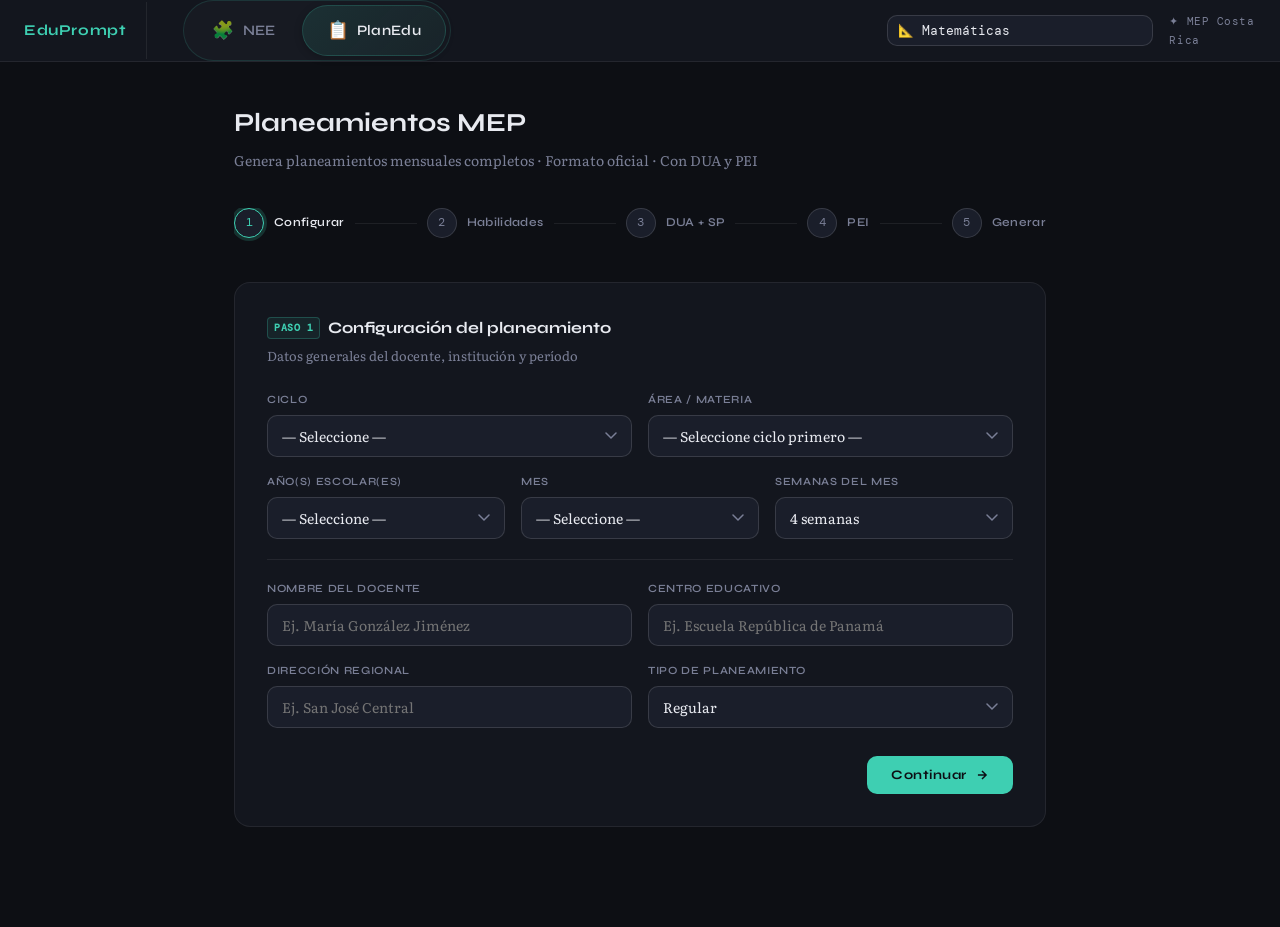
==== commit 659f95d2: "Update planedu.html" ====
--- a/planedu.html
+++ b/planedu.html
@@ -7,571 +7,308 @@
 <link rel="preconnect" href="https://fonts.googleapis.com">
 <link href="https://fonts.googleapis.com/css2?family=Syne:wght@400;600;700&family=DM+Mono:wght@400;500&family=Literata:ital,wght@0,400;0,500;1,400&display=swap" rel="stylesheet">
 <style>
-  :root {
-    --bg:       #0d0f14;
-    --bg2:      #13161e;
-    --bg3:      #1a1e2a;
-    --border:   rgba(255,255,255,0.07);
-    --border2:  rgba(255,255,255,0.13);
-    --text:     #e8eaf0;
-    --muted:    #7a7f96;
-    --accent:   #3ecfb2;
-    --accent2:  #2aa898;
-    --accent-bg:rgba(62,207,178,0.08);
-    --accent-glow:rgba(62,207,178,0.18);
-    --purple:   #8b6ff5;
-    --amber:    #f0a832;
-    --red:      #e05252;
-    --radius:   10px;
-    --radius-lg:16px;
-    --mono: 'DM Mono', monospace;
-  }
-
-  * { box-sizing: border-box; margin: 0; padding: 0; }
-
-  body {
-    background: var(--bg);
-    color: var(--text);
-    font-family: 'Literata', Georgia, serif;
-    font-size: 15px;
-    line-height: 1.65;
-    min-height: 100vh;
-  }
-
-  /* ── HEADER ── */
-  header {
-    background: var(--bg2);
-    border-bottom: 1px solid var(--border);
-    padding: 0 24px;
-    display: flex;
-    align-items: center;
-    gap: 0;
-    position: sticky;
-    top: 0;
-    z-index: 100;
-  }
-  .site-logo {
-    font-family: 'Syne', sans-serif;
-    font-weight: 700;
-    font-size: 15px;
-    color: var(--accent);
-    letter-spacing: 0.04em;
-    padding: 16px 20px 16px 0;
-    border-right: 1px solid var(--border);
-    margin-right: 4px;
-    text-decoration: none;
-  }
-  .tab {
-    font-family: 'Syne', sans-serif;
-    font-size: 13px;
-    font-weight: 600;
-    letter-spacing: 0.03em;
-    padding: 18px 20px;
-    color: var(--muted);
-    text-decoration: none;
-    border-bottom: 2px solid transparent;
-    transition: color .2s, border-color .2s;
-  }
-  .tab:hover { color: var(--text); }
-  .tab.active { color: var(--accent); border-bottom-color: var(--accent); }
-
-  /* ── MAIN LAYOUT ── */
-  main {
-    max-width: 860px;
-    margin: 0 auto;
-    padding: 40px 24px 80px;
-  }
-
-  .page-title {
-    font-family: 'Syne', sans-serif;
-    font-size: 26px;
-    font-weight: 700;
-    color: var(--text);
-    margin-bottom: 4px;
-  }
-  .page-subtitle {
-    color: var(--muted);
-    font-size: 14px;
-    margin-bottom: 36px;
-  }
-
-  /* ── STEPPER ── */
-  .stepper {
-    display: flex;
-    align-items: center;
-    gap: 0;
-    margin-bottom: 40px;
-    overflow-x: auto;
-    padding-bottom: 4px;
-  }
-  .step-item {
-    display: flex;
-    align-items: center;
-    gap: 10px;
-    flex-shrink: 0;
-  }
-  .step-dot {
-    width: 30px; height: 30px;
-    border-radius: 50%;
-    border: 1.5px solid var(--border2);
-    background: var(--bg3);
-    display: flex; align-items: center; justify-content: center;
-    font-family: var(--mono);
-    font-size: 12px;
-    color: var(--muted);
-    transition: all .3s;
-    flex-shrink: 0;
-  }
-  .step-dot.done { background: var(--accent); border-color: var(--accent); color: #0d0f14; }
-  .step-dot.active { border-color: var(--accent); color: var(--accent); box-shadow: 0 0 0 3px var(--accent-glow); }
-  .step-label {
-    font-family: 'Syne', sans-serif;
-    font-size: 12px;
-    font-weight: 600;
-    color: var(--muted);
-    letter-spacing: 0.03em;
-    white-space: nowrap;
-    transition: color .3s;
-  }
-  .step-label.active { color: var(--text); }
-  .step-connector {
-    flex: 1;
-    height: 1px;
-    background: var(--border);
-    margin: 0 10px;
-    min-width: 20px;
-  }
-  .step-connector.done { background: var(--accent2); }
-
-  /* ── CARD ── */
-  .card {
-    background: var(--bg2);
-    border: 1px solid var(--border);
-    border-radius: var(--radius-lg);
-    padding: 32px;
-    margin-bottom: 20px;
-  }
-  .card-title {
-    font-family: 'Syne', sans-serif;
-    font-size: 16px;
-    font-weight: 700;
-    color: var(--text);
-    margin-bottom: 4px;
-    display: flex;
-    align-items: center;
-    gap: 8px;
-  }
-  .card-title .step-badge {
-    font-family: var(--mono);
-    font-size: 10px;
-    background: var(--accent-bg);
-    color: var(--accent);
-    border: 1px solid rgba(62,207,178,0.25);
-    border-radius: 4px;
-    padding: 2px 6px;
-    letter-spacing: 0.05em;
-  }
-  .card-desc {
-    font-size: 13px;
-    color: var(--muted);
-    margin-bottom: 24px;
-  }
-
-  /* ── FORM FIELDS ── */
-  .field-group {
-    display: grid;
-    grid-template-columns: 1fr 1fr;
-    gap: 16px;
-    margin-bottom: 16px;
-  }
-  .field-group.cols-3 { grid-template-columns: 1fr 1fr 1fr; }
-  .field-group.cols-1 { grid-template-columns: 1fr; }
-  @media (max-width: 600px) { .field-group, .field-group.cols-3 { grid-template-columns: 1fr; } }
-
-  .field { display: flex; flex-direction: column; gap: 6px; }
-  label {
-    font-family: 'Syne', sans-serif;
-    font-size: 11px;
-    font-weight: 600;
-    letter-spacing: 0.06em;
-    color: var(--muted);
-    text-transform: uppercase;
-  }
-  input[type="text"], input[type="number"], select, textarea {
-    background: var(--bg3);
-    border: 1px solid var(--border2);
-    border-radius: var(--radius);
-    color: var(--text);
-    font-family: 'Literata', serif;
-    font-size: 14px;
-    padding: 10px 14px;
-    outline: none;
-    transition: border-color .2s, box-shadow .2s;
-    width: 100%;
-    appearance: none;
-    -webkit-appearance: none;
-  }
-  input:focus, select:focus, textarea:focus {
-    border-color: var(--accent2);
-    box-shadow: 0 0 0 3px var(--accent-glow);
-  }
-  select {
-    background-image: url("data:image/svg+xml,%3Csvg xmlns='http://www.w3.org/2000/svg' width='12' height='8' viewBox='0 0 12 8'%3E%3Cpath d='M1 1l5 5 5-5' stroke='%237a7f96' stroke-width='1.5' fill='none' stroke-linecap='round'/%3E%3C/svg%3E");
-    background-repeat: no-repeat;
-    background-position: right 14px center;
-    padding-right: 36px;
-    cursor: pointer;
-  }
-  select option { background: var(--bg3); }
-
-  /* ── SKILL SELECTOR ── */
-  .skill-selector {
-    border: 1px solid var(--border2);
-    border-radius: var(--radius-lg);
-    overflow: hidden;
-  }
-  .skill-search-wrap {
-    padding: 12px 14px;
-    background: var(--bg3);
-    border-bottom: 1px solid var(--border);
-    display: flex;
-    gap: 10px;
-    align-items: center;
-  }
-  .skill-search-wrap svg { flex-shrink: 0; opacity: 0.5; }
-  #buscador-habilidades {
-    background: transparent;
-    border: none;
-    padding: 0;
-    font-size: 14px;
-    border-radius: 0;
-    box-shadow: none;
-  }
-  #buscador-habilidades:focus { box-shadow: none; border-color: transparent; }
-
-  .skill-meta {
-    padding: 8px 14px;
-    background: var(--bg);
-    border-bottom: 1px solid var(--border);
-    display: flex;
-    justify-content: space-between;
-    align-items: center;
-  }
-  .skill-meta span { font-family: var(--mono); font-size: 11px; color: var(--muted); }
-  .skill-meta .count-badge {
-    background: var(--accent-bg);
-    color: var(--accent);
-    border: 1px solid rgba(62,207,178,0.2);
-    border-radius: 20px;
-    padding: 2px 10px;
-    font-family: var(--mono);
-    font-size: 11px;
-  }
-
-  #lista-habilidades {
-    max-height: 280px;
-    overflow-y: auto;
-    scrollbar-width: thin;
-    scrollbar-color: var(--border2) transparent;
-  }
-  .hab-item {
-    display: flex;
-    align-items: flex-start;
-    gap: 12px;
-    padding: 10px 14px;
-    border-bottom: 1px solid var(--border);
-    cursor: pointer;
-    transition: background .15s;
-  }
-  .hab-item:hover { background: var(--bg3); }
-  .hab-item:last-child { border-bottom: none; }
-  .hab-item input[type="checkbox"] {
-    width: 16px; height: 16px;
-    flex-shrink: 0;
-    margin-top: 2px;
-    accent-color: var(--accent);
-    cursor: pointer;
-    padding: 0;
-    border: none;
-    background: none;
-    box-shadow: none;
-  }
-  .hab-item input:focus { box-shadow: none; border-color: transparent; }
-  .hab-id {
-    font-family: var(--mono);
-    font-size: 11px;
-    color: var(--accent);
-    flex-shrink: 0;
-    margin-top: 2px;
-    min-width: 56px;
-  }
-  .hab-texto { font-size: 13px; color: var(--text); line-height: 1.5; }
-  .empty-msg { padding: 24px; text-align: center; color: var(--muted); font-size: 13px; }
-
-  /* ── SELECCIONADAS ── */
-  .seleccionadas-header {
-    padding: 10px 14px;
-    background: var(--bg);
-    border-top: 1px solid var(--border);
-    display: flex;
-    justify-content: space-between;
-    align-items: center;
-  }
-  .seleccionadas-header span {
-    font-family: 'Syne', sans-serif;
-    font-size: 11px;
-    font-weight: 600;
-    letter-spacing: 0.06em;
-    text-transform: uppercase;
-    color: var(--muted);
-  }
-  #seleccionadas {
-    padding: 8px 14px;
-    min-height: 44px;
-    display: flex;
-    flex-wrap: wrap;
-    gap: 6px;
-  }
-  .sel-chip {
-    display: inline-flex;
-    align-items: center;
-    gap: 6px;
-    background: var(--accent-bg);
-    border: 1px solid rgba(62,207,178,0.25);
-    border-radius: 20px;
-    padding: 4px 10px 4px 12px;
-    font-size: 12px;
-    color: var(--accent);
-    font-family: var(--mono);
-    animation: chipIn .15s ease-out;
-  }
-  @keyframes chipIn { from { opacity:0; transform: scale(.9); } to { opacity:1; transform: scale(1); } }
-  .sel-chip button {
-    background: none; border: none; cursor: pointer;
-    color: rgba(62,207,178,0.6);
-    font-size: 14px; line-height: 1;
-    padding: 0; margin-left: 2px;
-    transition: color .15s;
-  }
-  .sel-chip button:hover { color: var(--accent); }
-  .sel-empty { font-size: 13px; color: var(--muted); padding: 8px 0; font-style: italic; }
-
-  /* ── DUA CHECKBOXES ── */
-  .dua-grid {
-    display: grid;
-    grid-template-columns: 1fr 1fr 1fr;
-    gap: 10px;
-  }
-  @media (max-width: 640px) { .dua-grid { grid-template-columns: 1fr; } }
-  .dua-check {
-    display: flex;
-    align-items: flex-start;
-    gap: 10px;
-    background: var(--bg3);
-    border: 1px solid var(--border);
-    border-radius: var(--radius);
-    padding: 12px;
-    cursor: pointer;
-    transition: border-color .2s, background .2s;
-  }
-  .dua-check:hover { border-color: var(--border2); }
-  .dua-check input[type="checkbox"] {
-    width: 15px; height: 15px;
-    flex-shrink: 0; margin-top: 2px;
-    accent-color: var(--purple);
-    cursor: pointer;
-    padding: 0; border: none; background: none; box-shadow: none;
-  }
-  .dua-check input:focus { box-shadow: none; }
-  .dua-check.checked { border-color: rgba(139,111,245,0.4); background: rgba(139,111,245,0.07); }
-  .dua-label { font-size: 13px; color: var(--text); line-height: 1.4; }
-
-  /* ── PEI TOGGLE ── */
-  .pei-toggle-row {
-    display: flex;
-    gap: 12px;
-    margin-bottom: 16px;
-  }
-  .radio-btn {
-    flex: 1;
-    display: flex;
-    align-items: center;
-    justify-content: center;
-    gap: 8px;
-    padding: 10px;
-    background: var(--bg3);
-    border: 1.5px solid var(--border2);
-    border-radius: var(--radius);
-    cursor: pointer;
-    font-family: 'Syne', sans-serif;
-    font-size: 13px;
-    font-weight: 600;
-    color: var(--muted);
-    transition: all .2s;
-  }
-  .radio-btn input { display: none; }
-  .radio-btn.selected-yes { border-color: var(--accent); color: var(--accent); background: var(--accent-bg); }
-  .radio-btn.selected-no  { border-color: var(--border2); color: var(--text); }
-
-  #pei-fields { display: none; }
-  #pei-fields.visible { display: block; }
-
-  /* ── NAV BUTTONS ── */
-  .nav-row {
-    display: flex;
-    justify-content: space-between;
-    align-items: center;
-    margin-top: 28px;
-    gap: 12px;
-  }
-  .btn {
-    font-family: 'Syne', sans-serif;
-    font-size: 13px;
-    font-weight: 700;
-    letter-spacing: 0.04em;
-    padding: 11px 24px;
-    border-radius: var(--radius);
-    border: none;
-    cursor: pointer;
-    transition: all .2s;
-    display: inline-flex; align-items: center; gap: 8px;
-  }
-  .btn-ghost {
-    background: transparent;
-    border: 1px solid var(--border2);
-    color: var(--muted);
-  }
-  .btn-ghost:hover { border-color: var(--border); color: var(--text); }
-  .btn-primary {
-    background: var(--accent);
-    color: #0d0f14;
-  }
-  .btn-primary:hover { background: var(--accent2); box-shadow: 0 0 20px var(--accent-glow); }
-  .btn-primary:disabled { background: var(--border2); color: var(--muted); cursor: not-allowed; box-shadow: none; }
-  .btn-generate {
-    background: linear-gradient(135deg, var(--accent), #2a9f90);
-    color: #0d0f14;
-    padding: 13px 32px;
-    font-size: 14px;
-    width: 100%;
-    justify-content: center;
-    border-radius: var(--radius-lg);
-    position: relative;
-    overflow: hidden;
-  }
-  .btn-generate:hover { box-shadow: 0 0 30px var(--accent-glow); transform: translateY(-1px); }
-  .btn-generate:disabled { background: var(--border2); color: var(--muted); transform: none; cursor: not-allowed; }
-
-  /* ── SPINNER ── */
-  .spinner {
-    width: 16px; height: 16px;
-    border: 2px solid rgba(13,15,20,0.3);
-    border-top-color: #0d0f14;
-    border-radius: 50%;
-    animation: spin .6s linear infinite;
-  }
-  @keyframes spin { to { transform: rotate(360deg); } }
-
-  /* ── RESULTADO ── */
-  #resultado-section {
-    display: none;
-    margin-top: 32px;
-    animation: fadeUp .4s ease-out;
-  }
-  @keyframes fadeUp { from { opacity:0; transform: translateY(12px); } to { opacity:1; transform: translateY(0); } }
-  #resultado-section.visible { display: block; }
-
-  .resultado-header {
-    display: flex;
-    justify-content: space-between;
-    align-items: center;
-    margin-bottom: 16px;
-    flex-wrap: wrap;
-    gap: 12px;
-  }
-  .resultado-title {
-    font-family: 'Syne', sans-serif;
-    font-size: 14px;
-    font-weight: 700;
-    color: var(--accent);
-  }
-  .resultado-actions { display: flex; gap: 8px; flex-wrap: wrap; }
-
-  #resultado-content {
-    background: var(--bg2);
-    border: 1px solid var(--border2);
-    border-radius: var(--radius-lg);
-    padding: 32px;
-    white-space: pre-wrap;
-    font-family: 'Literata', serif;
-    font-size: 14px;
-    line-height: 1.8;
-    color: var(--text);
-    min-height: 200px;
-    max-height: 600px;
-    overflow-y: auto;
-    scrollbar-width: thin;
-    scrollbar-color: var(--border2) transparent;
-    outline: none;
-  }
-  #resultado-content[contenteditable="true"] {
-    cursor: text;
-  }
-  #resultado-content[contenteditable="true"]:focus {
-    border-color: var(--accent2);
-    box-shadow: 0 0 0 3px var(--accent-glow);
-  }
-
-  /* ── API KEY NOTICE ── */
-  .api-notice {
-    background: rgba(240,168,50,0.08);
-    border: 1px solid rgba(240,168,50,0.25);
-    border-radius: var(--radius);
-    padding: 12px 16px;
-    margin-bottom: 16px;
-    font-size: 13px;
-    color: var(--amber);
-    display: flex;
-    gap: 10px;
-    align-items: flex-start;
-  }
-  .api-notice.hidden { display: none; }
-
-  /* ── STEP PANELS ── */
-  .step-panel { display: none; }
-  .step-panel.active { display: block; animation: fadeUp .25s ease-out; }
-
-  /* ── MISC ── */
-  .divider {
-    border: none;
-    border-top: 1px solid var(--border);
-    margin: 20px 0;
-  }
-  .info-row {
-    display: flex;
-    gap: 6px;
-    align-items: center;
-    font-size: 12px;
-    color: var(--muted);
-    margin-top: 8px;
-  }
-  .tag {
-    font-family: var(--mono);
-    font-size: 11px;
-    background: var(--bg3);
-    border: 1px solid var(--border2);
-    border-radius: 4px;
-    padding: 2px 7px;
-    color: var(--muted);
-  }
+:root {
+--bg:       #0d0f14;
+--bg2:      #13161e;
+--bg3:      #1a1e2a;
+--border:   rgba(255,255,255,0.07);
+--border2:  rgba(255,255,255,0.13);
+--text:     #e8eaf0;
+--muted:    #7a7f96;
+--accent:   #3ecfb2;
+--accent2:  #2aa898;
+--accent-bg:rgba(62,207,178,0.08);
+--accent-glow:rgba(62,207,178,0.18);
+--purple:   #8b6ff5;
+--amber:    #f0a832;
+--red:      #e05252;
+--coral:    #e0725a;
+--radius:   10px;
+--radius-lg:16px;
+--mono: 'DM Mono', monospace;
+}
+* { box-sizing: border-box; margin: 0; padding: 0; }
+body {
+background: var(--bg);
+color: var(--text);
+font-family: 'Literata', Georgia, serif;
+font-size: 15px;
+line-height: 1.65;
+min-height: 100vh;
+}
+/* ── HEADER ── */
+header {
+background: var(--bg2);
+border-bottom: 1px solid var(--border);
+padding: 0 24px;
+display: flex;
+align-items: center;
+gap: 0;
+position: sticky;
+top: 0;
+z-index: 100;
+}
+.site-logo {
+font-family: 'Syne', sans-serif;
+font-weight: 700;
+font-size: 15px;
+color: var(--accent);
+letter-spacing: 0.04em;
+padding: 16px 20px 16px 0;
+border-right: 1px solid var(--border);
+margin-right: 4px;
+text-decoration: none;
+}
+.main-nav {
+display: flex;
+align-items: center;
+gap: 2px;
+margin-left: 2rem;
+background: rgba(255,255,255,0.02);
+border-radius: 40px;
+padding: 4px;
+border: 1px solid rgba(62,207,178,0.15);
+}
+.nav-link {
+font-family: 'Syne', sans-serif;
+font-size: 0.9rem;
+font-weight: 600;
+padding: 10px 24px;
+color: #7a7f96;
+text-decoration: none;
+border-radius: 40px;
+letter-spacing: 0.02em;
+display: flex;
+align-items: center;
+gap: 8px;
+transition: all 0.3s ease;
+}
+.nav-link .nav-icon { font-size: 1.1rem; opacity: 0.7; transition: opacity 0.3s; }
+.nav-link:hover { color: #e8eaf0; background: rgba(62,207,178,0.05); }
+.nav-link:hover .nav-icon { opacity: 1; }
+.nav-link.active {
+background: linear-gradient(135deg,rgba(62,207,178,0.12) 0%,rgba(62,207,178,0.05) 100%);
+color: #e8eaf0;
+box-shadow: 0 2px 8px rgba(0,0,0,0.2);
+border: 1px solid rgba(62,207,178,0.2);
+}
+.nav-link.active .nav-icon { opacity: 1; color: var(--accent); }
+.header-right { margin-left: auto; display: flex; align-items: center; gap: 1rem; }
+#sel_materia_header {
+background: var(--bg3);
+border: 1px solid var(--border2);
+border-radius: var(--radius);
+color: var(--text);
+font-family: var(--mono);
+font-size: 0.8rem;
+padding: 6px 10px;
+outline: none;
+cursor: pointer;
+}
+.header-badge { font-family: var(--mono); font-size: 0.7rem; color: var(--muted); letter-spacing: 0.05em; }
+/* ── MAIN LAYOUT ── */
+main { max-width: 860px; margin: 0 auto; padding: 40px 24px 80px; }
+.page-title { font-family: 'Syne', sans-serif; font-size: 26px; font-weight: 700; color: var(--text); margin-bottom: 4px; }
+.page-subtitle { color: var(--muted); font-size: 14px; margin-bottom: 36px; }
+/* ── STEPPER ── */
+.stepper { display: flex; align-items: center; gap: 0; margin-bottom: 40px; overflow-x: auto; padding-bottom: 4px; }
+.step-item { display: flex; align-items: center; gap: 10px; flex-shrink: 0; }
+.step-dot {
+width: 30px; height: 30px;
+border-radius: 50%;
+border: 1.5px solid var(--border2);
+background: var(--bg3);
+display: flex; align-items: center; justify-content: center;
+font-family: var(--mono);
+font-size: 12px;
+color: var(--muted);
+transition: all .3s;
+flex-shrink: 0;
+}
+.step-dot.done { background: var(--accent); border-color: var(--accent); color: #0d0f14; }
+.step-dot.active { border-color: var(--accent); color: var(--accent); box-shadow: 0 0 0 3px var(--accent-glow); }
+.step-label { font-family: 'Syne', sans-serif; font-size: 12px; font-weight: 600; color: var(--muted); letter-spacing: 0.03em; white-space: nowrap; transition: color .3s; }
+.step-label.active { color: var(--text); }
+.step-connector { flex: 1; height: 1px; background: var(--border); margin: 0 10px; min-width: 20px; }
+.step-connector.done { background: var(--accent2); }
+/* ── CARD ── */
+.card { background: var(--bg2); border: 1px solid var(--border); border-radius: var(--radius-lg); padding: 32px; margin-bottom: 20px; }
+.card-title { font-family: 'Syne', sans-serif; font-size: 16px; font-weight: 700; color: var(--text); margin-bottom: 4px; display: flex; align-items: center; gap: 8px; }
+.card-title .step-badge {
+font-family: var(--mono); font-size: 10px;
+background: var(--accent-bg); color: var(--accent);
+border: 1px solid rgba(62,207,178,0.25);
+border-radius: 4px; padding: 2px 6px; letter-spacing: 0.05em;
+}
+.card-desc { font-size: 13px; color: var(--muted); margin-bottom: 24px; }
+/* ── FORM FIELDS ── */
+.field-group { display: grid; grid-template-columns: 1fr 1fr; gap: 16px; margin-bottom: 16px; }
+.field-group.cols-3 { grid-template-columns: 1fr 1fr 1fr; }
+.field-group.cols-1 { grid-template-columns: 1fr; }
+@media (max-width: 600px) { .field-group, .field-group.cols-3 { grid-template-columns: 1fr; } }
+.field { display: flex; flex-direction: column; gap: 6px; }
+label { font-family: 'Syne', sans-serif; font-size: 11px; font-weight: 600; letter-spacing: 0.06em; color: var(--muted); text-transform: uppercase; }
+input[type="text"], input[type="number"], select, textarea {
+background: var(--bg3); border: 1px solid var(--border2); border-radius: var(--radius);
+color: var(--text); font-family: 'Literata', serif; font-size: 14px; padding: 10px 14px;
+outline: none; transition: border-color .2s, box-shadow .2s; width: 100%;
+appearance: none; -webkit-appearance: none;
+}
+input:focus, select:focus, textarea:focus { border-color: var(--accent2); box-shadow: 0 0 0 3px var(--accent-glow); }
+select {
+background-image: url("data:image/svg+xml,%3Csvg xmlns='http://www.w3.org/2000/svg' width='12' height='8' viewBox='0 0 12 8'%3E%3Cpath d='M1 1l5 5 5-5' stroke='%237a7f96' stroke-width='1.5' fill='none' stroke-linecap='round'/%3E%3C/svg%3E");
+background-repeat: no-repeat; background-position: right 14px center; padding-right: 36px; cursor: pointer;
+}
+select option { background: var(--bg3); }
+/* ── SKILL SELECTOR ── */
+.skill-selector { border: 1px solid var(--border2); border-radius: var(--radius-lg); overflow: hidden; }
+.skill-search-wrap { padding: 12px 14px; background: var(--bg3); border-bottom: 1px solid var(--border); display: flex; gap: 10px; align-items: center; }
+.skill-search-wrap svg { flex-shrink: 0; opacity: 0.5; }
+#buscador-habilidades { background: transparent; border: none; padding: 0; font-size: 14px; border-radius: 0; box-shadow: none; width: 100%; }
+#buscador-habilidades:focus { box-shadow: none; border-color: transparent; }
+.skill-meta { padding: 8px 14px; background: var(--bg); border-bottom: 1px solid var(--border); display: flex; justify-content: space-between; align-items: center; }
+.skill-meta span { font-family: var(--mono); font-size: 11px; color: var(--muted); }
+.skill-meta .count-badge { background: var(--accent-bg); color: var(--accent); border: 1px solid rgba(62,207,178,0.2); border-radius: 20px; padding: 2px 10px; font-family: var(--mono); font-size: 11px; }
+#lista-habilidades { max-height: 280px; overflow-y: auto; scrollbar-width: thin; scrollbar-color: var(--border2) transparent; }
+.hab-item { display: flex; align-items: flex-start; gap: 12px; padding: 10px 14px; border-bottom: 1px solid var(--border); cursor: pointer; transition: background .15s; }
+.hab-item:hover { background: var(--bg3); }
+.hab-item:last-child { border-bottom: none; }
+.hab-item input[type="checkbox"] { width: 16px; height: 16px; flex-shrink: 0; margin-top: 2px; accent-color: var(--accent); cursor: pointer; padding: 0; border: none; background: none; box-shadow: none; }
+.hab-item input:focus { box-shadow: none; border-color: transparent; }
+.hab-id { font-family: var(--mono); font-size: 11px; color: var(--accent); flex-shrink: 0; margin-top: 2px; min-width: 56px; }
+.hab-texto { font-size: 13px; color: var(--text); line-height: 1.5; }
+.empty-msg { padding: 24px; text-align: center; color: var(--muted); font-size: 13px; }
+/* ── SELECCIONADAS ── */
+.seleccionadas-header { padding: 10px 14px; background: var(--bg); border-top: 1px solid var(--border); display: flex; justify-content: space-between; align-items: center; }
+.seleccionadas-header span { font-family: 'Syne', sans-serif; font-size: 11px; font-weight: 600; letter-spacing: 0.06em; text-transform: uppercase; color: var(--muted); }
+#seleccionadas { padding: 8px 14px; min-height: 44px; display: flex; flex-wrap: wrap; gap: 6px; }
+.sel-chip { display: inline-flex; align-items: center; gap: 6px; background: var(--accent-bg); border: 1px solid rgba(62,207,178,0.25); border-radius: 20px; padding: 4px 10px 4px 12px; font-size: 12px; color: var(--accent); font-family: var(--mono); animation: chipIn .15s ease-out; }
+@keyframes chipIn { from { opacity:0; transform: scale(.9); } to { opacity:1; transform: scale(1); } }
+.sel-chip button { background: none; border: none; cursor: pointer; color: rgba(62,207,178,0.6); font-size: 14px; line-height: 1; padding: 0; margin-left: 2px; transition: color .15s; }
+.sel-chip button:hover { color: var(--accent); }
+.sel-empty { font-size: 13px; color: var(--muted); padding: 8px 0; font-style: italic; }
+/* ── DUA ── */
+.dua-grid { display: grid; grid-template-columns: 1fr 1fr 1fr; gap: 10px; }
+@media (max-width: 640px) { .dua-grid { grid-template-columns: 1fr; } }
+.dua-check { display: flex; align-items: flex-start; gap: 10px; background: var(--bg3); border: 1px solid var(--border); border-radius: var(--radius); padding: 12px; cursor: pointer; transition: border-color .2s, background .2s; }
+.dua-check:hover { border-color: var(--border2); }
+.dua-check input[type="checkbox"] { width: 15px; height: 15px; flex-shrink: 0; margin-top: 2px; accent-color: var(--purple); cursor: pointer; padding: 0; border: none; background: none; box-shadow: none; }
+.dua-check input:focus { box-shadow: none; }
+.dua-check.checked { border-color: rgba(139,111,245,0.4); background: rgba(139,111,245,0.07); }
+.dua-label { font-size: 13px; color: var(--text); line-height: 1.4; }
+
+/* ════ SITUACIÓN PROBLEMA ════ */
+.sp-toggle-wrap {
+  display: flex;
+  align-items: center;
+  gap: 14px;
+  padding: 16px;
+  background: rgba(224,114,90,0.06);
+  border: 1px solid rgba(224,114,90,0.2);
+  border-radius: var(--radius);
+  cursor: pointer;
+  transition: all .2s;
+  margin-top: 8px;
+}
+.sp-toggle-wrap:hover { border-color: rgba(224,114,90,0.4); background: rgba(224,114,90,0.09); }
+.sp-toggle-wrap.active { border-color: rgba(224,114,90,0.5); background: rgba(224,114,90,0.1); }
+.sp-toggle-wrap input[type="checkbox"] {
+  width: 18px; height: 18px;
+  accent-color: var(--coral);
+  flex-shrink: 0; cursor: pointer;
+  padding: 0; border: none; background: none; box-shadow: none;
+}
+.sp-toggle-label { display: flex; flex-direction: column; gap: 2px; }
+.sp-toggle-label strong { font-family: 'Syne', sans-serif; font-size: 13px; font-weight: 700; color: var(--text); }
+.sp-toggle-label span { font-size: 12px; color: var(--muted); }
+.sp-fields { display: none; margin-top: 16px; border: 1px solid rgba(224,114,90,0.2); border-radius: var(--radius-lg); overflow: hidden; }
+.sp-fields.visible { display: block; animation: fadeUp .2s ease-out; }
+.sp-section-title {
+  font-family: 'Syne', sans-serif; font-size: 10px; font-weight: 700;
+  letter-spacing: .08em; text-transform: uppercase; color: var(--coral);
+  padding: 12px 16px 8px; border-bottom: 1px solid rgba(224,114,90,0.15);
+  background: rgba(224,114,90,0.04);
+}
+.momentos-grid { display: grid; grid-template-columns: 1fr 1fr; gap: 1px; background: rgba(224,114,90,0.1); }
+@media (max-width: 600px) { .momentos-grid { grid-template-columns: 1fr; } }
+.momento-item { background: var(--bg2); padding: 14px 16px; display: flex; gap: 12px; align-items: flex-start; }
+.momento-num {
+  font-family: var(--mono); font-size: 11px; font-weight: 500; color: var(--coral);
+  background: rgba(224,114,90,0.12); border: 1px solid rgba(224,114,90,0.2);
+  border-radius: 6px; padding: 3px 8px; flex-shrink: 0; margin-top: 1px;
+}
+.momento-info { display: flex; flex-direction: column; gap: 3px; }
+.momento-nombre { font-family: 'Syne', sans-serif; font-size: 12px; font-weight: 700; color: var(--text); }
+.momento-desc { font-size: 12px; color: var(--muted); line-height: 1.4; }
+.sp-textareas { padding: 16px; display: flex; flex-direction: column; gap: 14px; background: var(--bg2); }
+.sp-field-label { font-family: 'Syne', sans-serif; font-size: 10px; font-weight: 700; letter-spacing: .07em; text-transform: uppercase; color: var(--muted); margin-bottom: 6px; display: block; }
+
+/* ── PEI ── */
+.pei-toggle-row { display: flex; gap: 12px; margin-bottom: 16px; }
+.radio-btn { flex: 1; display: flex; align-items: center; justify-content: center; gap: 8px; padding: 10px; background: var(--bg3); border: 1.5px solid var(--border2); border-radius: var(--radius); cursor: pointer; font-family: 'Syne', sans-serif; font-size: 13px; font-weight: 600; color: var(--muted); transition: all .2s; }
+.radio-btn input { display: none; }
+.radio-btn.selected-yes { border-color: var(--accent); color: var(--accent); background: var(--accent-bg); }
+.radio-btn.selected-no { border-color: var(--border2); color: var(--text); }
+#pei-fields { display: none; }
+#pei-fields.visible { display: block; }
+/* ── BUTTONS ── */
+.nav-row { display: flex; justify-content: space-between; align-items: center; margin-top: 28px; gap: 12px; }
+.btn { font-family: 'Syne', sans-serif; font-size: 13px; font-weight: 700; letter-spacing: 0.04em; padding: 11px 24px; border-radius: var(--radius); border: none; cursor: pointer; transition: all .2s; display: inline-flex; align-items: center; gap: 8px; }
+.btn-ghost { background: transparent; border: 1px solid var(--border2); color: var(--muted); }
+.btn-ghost:hover { border-color: var(--border); color: var(--text); }
+.btn-primary { background: var(--accent); color: #0d0f14; }
+.btn-primary:hover { background: var(--accent2); box-shadow: 0 0 20px var(--accent-glow); }
+.btn-primary:disabled { background: var(--border2); color: var(--muted); cursor: not-allowed; box-shadow: none; }
+.btn-generate { background: linear-gradient(135deg,var(--accent),#2a9f90); color: #0d0f14; padding: 13px 32px; font-size: 14px; width: 100%; justify-content: center; border-radius: var(--radius-lg); position: relative; overflow: hidden; }
+.btn-generate:hover { box-shadow: 0 0 30px var(--accent-glow); transform: translateY(-1px); }
+.btn-generate:disabled { background: var(--border2); color: var(--muted); transform: none; cursor: not-allowed; }
+.spinner { width: 16px; height: 16px; border: 2px solid rgba(13,15,20,0.3); border-top-color: #0d0f14; border-radius: 50%; animation: spin .6s linear infinite; }
+@keyframes spin { to { transform: rotate(360deg); } }
+/* ── RESULTADO ── */
+#resultado-section { display: none; margin-top: 32px; animation: fadeUp .4s ease-out; }
+@keyframes fadeUp { from { opacity:0; transform: translateY(12px); } to { opacity:1; transform: translateY(0); } }
+#resultado-section.visible { display: block; }
+.resultado-header { display: flex; justify-content: space-between; align-items: center; margin-bottom: 16px; flex-wrap: wrap; gap: 12px; }
+.resultado-title { font-family: 'Syne', sans-serif; font-size: 14px; font-weight: 700; color: var(--accent); }
+.resultado-actions { display: flex; gap: 8px; flex-wrap: wrap; }
+#resultado-content {
+background: var(--bg2); border: 1px solid var(--border2); border-radius: var(--radius-lg);
+padding: 32px; white-space: pre-wrap; font-family: 'Literata', serif; font-size: 14px;
+line-height: 1.8; color: var(--text); min-height: 200px; max-height: 600px;
+overflow-y: auto; scrollbar-width: thin; scrollbar-color: var(--border2) transparent; outline: none;
+}
+#resultado-content[contenteditable="true"]:focus { border-color: var(--accent2); box-shadow: 0 0 0 3px var(--accent-glow); }
+/* ── MISC ── */
+.api-notice { background: rgba(240,168,50,0.08); border: 1px solid rgba(240,168,50,0.25); border-radius: var(--radius); padding: 12px 16px; margin-bottom: 16px; font-size: 13px; color: var(--amber); display: flex; gap: 10px; align-items: flex-start; }
+.api-notice.hidden { display: none; }
+.step-panel { display: none; }
+.step-panel.active { display: block; animation: fadeUp .25s ease-out; }
+.divider { border: none; border-top: 1px solid var(--border); margin: 20px 0; }
+.section-label-dua { font-size: 12px; color: var(--muted); text-transform: uppercase; letter-spacing: .05em; font-family: 'Syne', sans-serif; font-weight: 600; margin-bottom: 10px; display: block; }
+@media (max-width: 768px) {
+  header { flex-wrap: wrap; padding: 1rem; }
+  .main-nav { margin-left: 0; order: 3; width: 100%; margin-top: 1rem; justify-content: center; }
+  .nav-link { padding: 8px 16px; font-size: 0.85rem; }
+  .header-right { margin-left: 0; width: 100%; justify-content: space-between; margin-top: 1rem; }
+}
 </style>
 </head>
 <body>
 
 <header>
   <a href="index.html" class="site-logo">EduPrompt</a>
-  <a href="index.html" class="tab">NEE</a>
-  <a href="planedu.html" class="tab active">PlanEdu</a>
+  <nav class="main-nav">
+    <a href="index.html" class="nav-link"><span class="nav-icon">🧩</span>NEE</a>
+    <a href="planedu.html" class="nav-link active"><span class="nav-icon">📋</span>PlanEdu</a>
+  </nav>
+  <div class="header-right">
+    <select id="sel_materia_header" title="Seleccionar materia">
+      <option value="matematicas" selected>📐 Matemáticas</option>
+      <option value="ciencias" disabled>🔬 Ciencias (próximamente)</option>
+      <option value="espanol" disabled>📖 Español (próximamente)</option>
+    </select>
+    <span class="header-badge">✦ MEP Costa Rica</span>
+  </div>
 </header>
 
 <main>
@@ -592,7 +329,7 @@
     <div class="step-connector" id="conn-2"></div>
     <div class="step-item">
       <div class="step-dot" id="dot-3">3</div>
-      <span class="step-label" id="lbl-3">DUA</span>
+      <span class="step-label" id="lbl-3">DUA + SP</span>
     </div>
     <div class="step-connector" id="conn-3"></div>
     <div class="step-item">
@@ -606,15 +343,11 @@
     </div>
   </div>
 
-  <!-- ════════ PASO 1: CONFIGURAR ════════ -->
+  <!-- ════ PASO 1: CONFIGURAR ════ -->
   <div class="step-panel active" id="panel-1">
     <div class="card">
-      <div class="card-title">
-        <span class="step-badge">PASO 1</span>
-        Configuración del planeamiento
-      </div>
+      <div class="card-title"><span class="step-badge">PASO 1</span>Configuración del planeamiento</div>
       <div class="card-desc">Datos generales del docente, institución y período</div>
-
       <div class="field-group">
         <div class="field">
           <label>Ciclo</label>
@@ -628,33 +361,25 @@
         </div>
         <div class="field">
           <label>Área / Materia</label>
-          <select id="area">
+          <select id="area" onchange="filtrarPorCicloArea()">
             <option value="">— Seleccione ciclo primero —</option>
           </select>
         </div>
       </div>
-
       <div class="field-group cols-3">
         <div class="field">
           <label>Año(s) escolar(es)</label>
-          <select id="anio">
-            <option value="">— Seleccione —</option>
-          </select>
+          <select id="anio"><option value="">— Seleccione —</option></select>
         </div>
         <div class="field">
           <label>Mes</label>
           <select id="mes">
             <option value="">— Seleccione —</option>
-            <option value="Enero">Enero</option>
-            <option value="Febrero">Febrero</option>
-            <option value="Marzo">Marzo</option>
-            <option value="Abril">Abril</option>
-            <option value="Mayo">Mayo</option>
-            <option value="Junio">Junio</option>
-            <option value="Julio">Julio</option>
-            <option value="Agosto">Agosto</option>
-            <option value="Setiembre">Setiembre</option>
-            <option value="Octubre">Octubre</option>
+            <option value="Enero">Enero</option><option value="Febrero">Febrero</option>
+            <option value="Marzo">Marzo</option><option value="Abril">Abril</option>
+            <option value="Mayo">Mayo</option><option value="Junio">Junio</option>
+            <option value="Julio">Julio</option><option value="Agosto">Agosto</option>
+            <option value="Setiembre">Setiembre</option><option value="Octubre">Octubre</option>
             <option value="Noviembre">Noviembre</option>
           </select>
         </div>
@@ -667,24 +392,13 @@
           </select>
         </div>
       </div>
-
       <hr class="divider">
-
       <div class="field-group">
-        <div class="field">
-          <label>Nombre del docente</label>
-          <input type="text" id="docente" placeholder="Ej. María González Jiménez">
-        </div>
-        <div class="field">
-          <label>Centro educativo</label>
-          <input type="text" id="centro" placeholder="Ej. Escuela República de Panamá">
-        </div>
+        <div class="field"><label>Nombre del docente</label><input type="text" id="docente" placeholder="Ej. María González Jiménez"></div>
+        <div class="field"><label>Centro educativo</label><input type="text" id="centro" placeholder="Ej. Escuela República de Panamá"></div>
       </div>
       <div class="field-group">
-        <div class="field">
-          <label>Dirección regional</label>
-          <input type="text" id="dir_regional" placeholder="Ej. San José Central">
-        </div>
+        <div class="field"><label>Dirección regional</label><input type="text" id="dir_regional" placeholder="Ej. San José Central"></div>
         <div class="field">
           <label>Tipo de planeamiento</label>
           <select id="tipo_plan">
@@ -693,169 +407,157 @@
           </select>
         </div>
       </div>
-
       <div class="nav-row">
         <span></span>
         <button class="btn btn-primary" onclick="irPaso(2)">
-          Continuar
-          <svg width="14" height="14" viewBox="0 0 24 24" fill="none" stroke="currentColor" stroke-width="2.5"><path d="M5 12h14M12 5l7 7-7 7"/></svg>
+          Continuar <svg width="14" height="14" viewBox="0 0 24 24" fill="none" stroke="currentColor" stroke-width="2.5"><path d="M5 12h14M12 5l7 7-7 7"/></svg>
         </button>
       </div>
     </div>
   </div>
 
-  <!-- ════════ PASO 2: HABILIDADES ════════ -->
+  <!-- ════ PASO 2: HABILIDADES ════ -->
   <div class="step-panel" id="panel-2">
     <div class="card">
-      <div class="card-title">
-        <span class="step-badge">PASO 2</span>
-        Selección de habilidades
-      </div>
+      <div class="card-title"><span class="step-badge">PASO 2</span>Selección de habilidades</div>
       <div class="card-desc">Buscá y seleccioná las habilidades específicas que trabajarás este mes</div>
-
       <div class="skill-selector">
-        <!-- Buscador -->
         <div class="skill-search-wrap">
           <svg width="15" height="15" viewBox="0 0 24 24" fill="none" stroke="currentColor" stroke-width="2"><circle cx="11" cy="11" r="8"/><path d="m21 21-4.35-4.35"/></svg>
           <input type="text" id="buscador-habilidades" placeholder="Buscá por palabra clave o código de habilidad..." autocomplete="off">
         </div>
-
-        <!-- Meta -->
         <div class="skill-meta">
           <span id="lista-info">Cargando habilidades...</span>
           <span class="count-badge" id="seleccionadas-count">0 seleccionadas</span>
         </div>
-
-        <!-- Lista filtrada -->
-        <div id="lista-habilidades">
-          <div class="empty-msg">Cargando datos del currículo...</div>
-        </div>
-
-        <!-- Chips de seleccionadas -->
+        <div id="lista-habilidades"><div class="empty-msg">Cargando datos del currículo...</div></div>
         <div class="seleccionadas-header">
-          <span>Habilidades seleccionadas para el planeamiento</span>
+          <span>Habilidades seleccionadas</span>
           <button class="btn btn-ghost" style="padding:5px 10px;font-size:11px;" onclick="limpiarSeleccion()">Limpiar</button>
         </div>
-        <div id="seleccionadas">
-          <span class="sel-empty">Ninguna seleccionada aún</span>
-        </div>
-      </div>
-
+        <div id="seleccionadas"><span class="sel-empty">Ninguna seleccionada aún</span></div>
+      </div>
     </div>
     <div class="nav-row">
       <button class="btn btn-ghost" onclick="irPaso(1)">
-        <svg width="14" height="14" viewBox="0 0 24 24" fill="none" stroke="currentColor" stroke-width="2.5"><path d="M19 12H5M12 19l-7-7 7-7"/></svg>
-        Atrás
+        <svg width="14" height="14" viewBox="0 0 24 24" fill="none" stroke="currentColor" stroke-width="2.5"><path d="M19 12H5M12 19l-7-7 7-7"/></svg>Atrás
       </button>
-      <button class="btn btn-primary" onclick="irPaso(3)">
-        Continuar
-        <svg width="14" height="14" viewBox="0 0 24 24" fill="none" stroke="currentColor" stroke-width="2.5"><path d="M5 12h14M12 5l7 7-7 7"/></svg>
-      </button>
+      <button class="btn btn-primary" id="btn-continuar-paso2" onclick="irPaso(3)">Continuar →</button>
     </div>
   </div>
 
-  <!-- ════════ PASO 3: DUA ════════ -->
+  <!-- ════ PASO 3: DUA + SITUACIÓN PROBLEMA ════ -->
   <div class="step-panel" id="panel-3">
     <div class="card">
-      <div class="card-title">
-        <span class="step-badge">PASO 3</span>
-        Estrategias DUA
-      </div>
-      <div class="card-desc">Diseño Universal para el Aprendizaje — obligatorio en el MEP. Seleccioná las estrategias que aplicarás.</div>
-
+      <div class="card-title"><span class="step-badge">PASO 3</span>DUA y Situación Problema</div>
+      <div class="card-desc">Diseño Universal para el Aprendizaje y enfoque de resolución de problemas MEP</div>
+
+      <!-- DUA Principio I -->
       <div style="margin-bottom:18px;">
-        <label style="font-size:12px;color:var(--muted);text-transform:uppercase;letter-spacing:.05em;font-family:'Syne',sans-serif;font-weight:600;margin-bottom:10px;display:block;">
-          Representación (Principio I)
-        </label>
+        <span class="section-label-dua">Representación (Principio I)</span>
         <div class="dua-grid">
-          <label class="dua-check" id="dua-rep-visual">
-            <input type="checkbox" name="dua" value="Representación visual (diagramas, esquemas, imágenes)">
-            <span class="dua-label">Visual · Diagramas, esquemas, imágenes</span>
-          </label>
-          <label class="dua-check" id="dua-rep-concreta">
-            <input type="checkbox" name="dua" value="Representación concreta (manipulables, materiales físicos)">
-            <span class="dua-label">Concreta · Manipulables, materiales físicos</span>
-          </label>
-          <label class="dua-check" id="dua-rep-simbolica">
-            <input type="checkbox" name="dua" value="Representación simbólica (notación formal, algoritmos)">
-            <span class="dua-label">Simbólica · Notación formal, algoritmos</span>
-          </label>
-        </div>
-      </div>
-
+          <label class="dua-check"><input type="checkbox" name="dua" value="Representación visual (diagramas, esquemas, imágenes)"><span class="dua-label">Visual · Diagramas, esquemas, imágenes</span></label>
+          <label class="dua-check"><input type="checkbox" name="dua" value="Representación concreta (manipulables, materiales físicos)"><span class="dua-label">Concreta · Manipulables, materiales físicos</span></label>
+          <label class="dua-check"><input type="checkbox" name="dua" value="Representación simbólica (notación formal, algoritmos)"><span class="dua-label">Simbólica · Notación formal, algoritmos</span></label>
+        </div>
+      </div>
+
+      <!-- DUA Principio II -->
       <div style="margin-bottom:18px;">
-        <label style="font-size:12px;color:var(--muted);text-transform:uppercase;letter-spacing:.05em;font-family:'Syne',sans-serif;font-weight:600;margin-bottom:10px;display:block;">
-          Acción y Expresión (Principio II)
-        </label>
+        <span class="section-label-dua">Acción y Expresión (Principio II)</span>
         <div class="dua-grid">
-          <label class="dua-check">
-            <input type="checkbox" name="dua" value="Expresión oral (exposición, discusión, trabajo grupal)">
-            <span class="dua-label">Oral · Exposición, discusión, debate</span>
-          </label>
-          <label class="dua-check">
-            <input type="checkbox" name="dua" value="Expresión escrita (resolución de problemas, informes)">
-            <span class="dua-label">Escrita · Problemas, informes, portafolio</span>
-          </label>
-          <label class="dua-check">
-            <input type="checkbox" name="dua" value="Expresión tecnológica (software, calculadora, GeoGebra)">
-            <span class="dua-label">Tecnológica · Software, GeoGebra, calculadora</span>
-          </label>
-        </div>
-      </div>
-
-      <div>
-        <label style="font-size:12px;color:var(--muted);text-transform:uppercase;letter-spacing:.05em;font-family:'Syne',sans-serif;font-weight:600;margin-bottom:10px;display:block;">
-          Motivación e Implicación (Principio III)
-        </label>
+          <label class="dua-check"><input type="checkbox" name="dua" value="Expresión oral (exposición, discusión, trabajo grupal)"><span class="dua-label">Oral · Exposición, discusión, debate</span></label>
+          <label class="dua-check"><input type="checkbox" name="dua" value="Expresión escrita (resolución de problemas, informes)"><span class="dua-label">Escrita · Problemas, informes, portafolio</span></label>
+          <label class="dua-check"><input type="checkbox" name="dua" value="Expresión tecnológica (software, calculadora, GeoGebra)"><span class="dua-label">Tecnológica · Software, GeoGebra, calculadora</span></label>
+        </div>
+      </div>
+
+      <!-- DUA Principio III -->
+      <div style="margin-bottom:24px;">
+        <span class="section-label-dua">Motivación e Implicación (Principio III)</span>
         <div class="dua-grid">
-          <label class="dua-check">
-            <input type="checkbox" name="dua" value="Motivación por contexto real (situaciones de la vida cotidiana)">
-            <span class="dua-label">Contexto real · Situaciones cotidianas</span>
-          </label>
-          <label class="dua-check">
-            <input type="checkbox" name="dua" value="Motivación colaborativa (trabajo en equipo, co-construcción)">
-            <span class="dua-label">Colaborativa · Equipos, co-construcción</span>
-          </label>
-          <label class="dua-check">
-            <input type="checkbox" name="dua" value="Motivación autónoma (resolución independiente, autogestión)">
-            <span class="dua-label">Autónoma · Autogestión, resolución independiente</span>
-          </label>
-        </div>
-      </div>
-
-    </div>
+          <label class="dua-check"><input type="checkbox" name="dua" value="Motivación por contexto real (situaciones de la vida cotidiana)"><span class="dua-label">Contexto real · Situaciones cotidianas</span></label>
+          <label class="dua-check"><input type="checkbox" name="dua" value="Motivación colaborativa (trabajo en equipo, co-construcción)"><span class="dua-label">Colaborativa · Equipos, co-construcción</span></label>
+          <label class="dua-check"><input type="checkbox" name="dua" value="Motivación autónoma (resolución independiente, autogestión)"><span class="dua-label">Autónoma · Autogestión, resolución independiente</span></label>
+        </div>
+      </div>
+
+      <hr class="divider">
+
+      <!-- SITUACIÓN PROBLEMA TOGGLE -->
+      <label class="sp-toggle-wrap" id="sp-toggle-wrap" onclick="toggleSP(this)">
+        <input type="checkbox" id="sp-checkbox" onclick="event.stopPropagation()">
+        <div class="sp-toggle-label">
+          <strong>🔧 Incluir Situación Problema con los 4 momentos MEP</strong>
+          <span>Activa el enfoque de resolución de problemas contextualizado del programa de Matemáticas MEP</span>
+        </div>
+      </label>
+
+      <!-- SP FIELDS (ocultos hasta activar) -->
+      <div class="sp-fields" id="sp-fields">
+        <div class="sp-section-title">Los 4 momentos del enfoque MEP de resolución de problemas</div>
+        <div class="momentos-grid">
+          <div class="momento-item">
+            <span class="momento-num">M1</span>
+            <div class="momento-info">
+              <span class="momento-nombre">Propuesta del problema</span>
+              <span class="momento-desc">El docente presenta la situación contextualizada. El estudiante comprende el enunciado y activa conocimientos previos. No se dan instrucciones de resolución.</span>
+            </div>
+          </div>
+          <div class="momento-item">
+            <span class="momento-num">M2</span>
+            <div class="momento-info">
+              <span class="momento-nombre">Trabajo estudiantil independiente</span>
+              <span class="momento-desc">El estudiante trabaja solo o en equipo. Explora, ensaya estrategias y construye soluciones propias sin la intervención directa del docente.</span>
+            </div>
+          </div>
+          <div class="momento-item">
+            <span class="momento-num">M3</span>
+            <div class="momento-info">
+              <span class="momento-nombre">Discusión interactiva y comunicativa</span>
+              <span class="momento-desc">Los estudiantes presentan y defienden sus soluciones. Se contrastan estrategias y el docente sistematiza el conocimiento matemático emergente.</span>
+            </div>
+          </div>
+          <div class="momento-item">
+            <span class="momento-num">M4</span>
+            <div class="momento-info">
+              <span class="momento-nombre">Clausura o cierre</span>
+              <span class="momento-desc">Síntesis del aprendizaje, generalización del concepto, conexión con la habilidad MEP y evaluación formativa del proceso.</span>
+            </div>
+          </div>
+        </div>
+        <div class="sp-textareas">
+          <div>
+            <span class="sp-field-label">Contexto de la situación problema</span>
+            <textarea id="sp_contexto" rows="3" placeholder="Describí el contexto real para la situación problema. Ej: 'Los estudiantes planificarán un huerto escolar y calcularán el área disponible para cada cultivo, considerando materiales y presupuesto...'"></textarea>
+          </div>
+          <div>
+            <span class="sp-field-label">Observaciones sobre la evaluación</span>
+            <textarea id="sp_evaluacion_obs" rows="3" placeholder="Indicá qué aspectos querés evaluar. Ej: 'Enfatizar en la comunicación matemática en el momento 3, usar rúbrica de argumentación, valorar el proceso más que el resultado final...'"></textarea>
+          </div>
+        </div>
+      </div>
+    </div>
+
     <div class="nav-row">
       <button class="btn btn-ghost" onclick="irPaso(2)">
-        <svg width="14" height="14" viewBox="0 0 24 24" fill="none" stroke="currentColor" stroke-width="2.5"><path d="M19 12H5M12 19l-7-7 7-7"/></svg>
-        Atrás
+        <svg width="14" height="14" viewBox="0 0 24 24" fill="none" stroke="currentColor" stroke-width="2.5"><path d="M19 12H5M12 19l-7-7 7-7"/></svg>Atrás
       </button>
       <button class="btn btn-primary" onclick="irPaso(4)">
-        Continuar
-        <svg width="14" height="14" viewBox="0 0 24 24" fill="none" stroke="currentColor" stroke-width="2.5"><path d="M5 12h14M12 5l7 7-7 7"/></svg>
+        Continuar <svg width="14" height="14" viewBox="0 0 24 24" fill="none" stroke="currentColor" stroke-width="2.5"><path d="M5 12h14M12 5l7 7-7 7"/></svg>
       </button>
     </div>
   </div>
 
-  <!-- ════════ PASO 4: PEI ════════ -->
+  <!-- ════ PASO 4: PEI ════ -->
   <div class="step-panel" id="panel-4">
     <div class="card">
-      <div class="card-title">
-        <span class="step-badge">PASO 4</span>
-        Adecuaciones curriculares (PEI)
-      </div>
+      <div class="card-title"><span class="step-badge">PASO 4</span>Adecuaciones curriculares (PEI)</div>
       <div class="card-desc">¿Hay estudiantes con Necesidades Educativas Especiales que requieran adecuación en este grupo?</div>
-
       <div class="pei-toggle-row">
-        <label class="radio-btn" id="pei-no-btn">
-          <input type="radio" name="pei" value="no" checked onchange="onPeiChange(false)">
-          Sin adecuaciones
-        </label>
-        <label class="radio-btn" id="pei-si-btn">
-          <input type="radio" name="pei" value="si" onchange="onPeiChange(true)">
-          Con adecuaciones (PEI)
-        </label>
-      </div>
-
+        <label class="radio-btn" id="pei-no-btn"><input type="radio" name="pei" value="no" checked onchange="onPeiChange(false)">Sin adecuaciones</label>
+        <label class="radio-btn" id="pei-si-btn"><input type="radio" name="pei" value="si" onchange="onPeiChange(true)">Con adecuaciones (PEI)</label>
+      </div>
       <div id="pei-fields">
         <div class="field-group">
           <div class="field">
@@ -887,75 +589,61 @@
           </div>
         </div>
       </div>
-
     </div>
     <div class="nav-row">
       <button class="btn btn-ghost" onclick="irPaso(3)">
-        <svg width="14" height="14" viewBox="0 0 24 24" fill="none" stroke="currentColor" stroke-width="2.5"><path d="M19 12H5M12 19l-7-7 7-7"/></svg>
-        Atrás
+        <svg width="14" height="14" viewBox="0 0 24 24" fill="none" stroke="currentColor" stroke-width="2.5"><path d="M19 12H5M12 19l-7-7 7-7"/></svg>Atrás
       </button>
       <button class="btn btn-primary" onclick="irPaso(5)">
-        Continuar
-        <svg width="14" height="14" viewBox="0 0 24 24" fill="none" stroke="currentColor" stroke-width="2.5"><path d="M5 12h14M12 5l7 7-7 7"/></svg>
+        Continuar <svg width="14" height="14" viewBox="0 0 24 24" fill="none" stroke="currentColor" stroke-width="2.5"><path d="M5 12h14M12 5l7 7-7 7"/></svg>
       </button>
     </div>
   </div>
 
-  <!-- ════════ PASO 5: GENERAR ════════ -->
+  <!-- ════ PASO 5: GENERAR ════ -->
   <div class="step-panel" id="panel-5">
     <div class="card">
-      <div class="card-title">
-        <span class="step-badge">PASO 5</span>
-        Generar planeamiento
-      </div>
-      <div class="card-desc">Revisá el resumen y generá el planeamiento completo con IA</div>
-
-      <div id="resumen-config" style="background:var(--bg3);border-radius:var(--radius);padding:16px;margin-bottom:20px;font-size:13px;line-height:1.8;">
-        Cargando resumen...
-      </div>
-
+      <div class="card-title"><span class="step-badge">PASO 5</span>Generar planeamiento</div>
+      <div class="card-desc">Revisá el resumen — el prompt generado lo pegás en Claude u otra IA para obtener el planeamiento completo</div>
+      <div id="resumen-config" style="background:var(--bg3);border-radius:var(--radius);padding:16px;margin-bottom:20px;font-size:13px;line-height:1.8;">Cargando resumen...</div>
       <div class="api-notice" id="api-notice">
         <svg width="15" height="15" viewBox="0 0 24 24" fill="none" stroke="currentColor" stroke-width="2" style="flex-shrink:0;margin-top:1px"><circle cx="12" cy="12" r="10"/><path d="M12 8v4M12 16h.01"/></svg>
-        <span>Para usar fuera de claude.ai se requiere una API key de Anthropic.</span>
-      </div>
-
+        <span>Copiá el prompt generado y pegalo en Claude para obtener el planeamiento completo listo para entregar.</span>
+      </div>
       <div class="field-group cols-1" id="apikey-field" style="display:none">
         <div class="field">
-          <label>API Key (funcion en construccion)</label>
+          <label>API Key (para generación automática futura)</label>
           <input type="text" id="api_key" placeholder="sk-ant-..." autocomplete="off">
         </div>
       </div>
-
       <button class="btn btn-generate" id="btn-generar" onclick="generarPlaneamiento()">
         <svg width="16" height="16" viewBox="0 0 24 24" fill="none" stroke="currentColor" stroke-width="2"><path d="M13 2L3 14h9l-1 8 10-12h-9l1-8z"/></svg>
-        Generar planeamiento
+        Generar prompt del planeamiento
       </button>
-
     </div>
     <div class="nav-row">
       <button class="btn btn-ghost" onclick="irPaso(4)">
-        <svg width="14" height="14" viewBox="0 0 24 24" fill="none" stroke="currentColor" stroke-width="2.5"><path d="M19 12H5M12 19l-7-7 7-7"/></svg>
-        Atrás
+        <svg width="14" height="14" viewBox="0 0 24 24" fill="none" stroke="currentColor" stroke-width="2.5"><path d="M19 12H5M12 19l-7-7 7-7"/></svg>Atrás
       </button>
       <span></span>
     </div>
   </div>
 
-  <!-- ════════ RESULTADO ════════ -->
+  <!-- ════ RESULTADO ════ -->
   <div id="resultado-section">
     <div class="resultado-header">
       <div class="resultado-title">
         <svg width="14" height="14" viewBox="0 0 24 24" fill="none" stroke="currentColor" stroke-width="2" style="vertical-align:middle;margin-right:6px"><path d="M9 11l3 3L22 4"/><path d="M21 12v7a2 2 0 01-2 2H5a2 2 0 01-2-2V5a2 2 0 012-2h11"/></svg>
-        Planeamiento generado
+        Prompt listo — copialo y pegalo en Claude
       </div>
       <div class="resultado-actions">
         <button class="btn btn-ghost" onclick="copiarTexto()" style="font-size:12px;padding:8px 14px;">
           <svg width="13" height="13" viewBox="0 0 24 24" fill="none" stroke="currentColor" stroke-width="2"><rect x="9" y="9" width="13" height="13" rx="2"/><path d="M5 15H4a2 2 0 01-2-2V4a2 2 0 012-2h9a2 2 0 012 2v1"/></svg>
-          Copiar
+          Copiar prompt
         </button>
-        <button class="btn btn-primary" onclick="exportarDocx()" style="font-size:12px;padding:8px 16px;">
+        <button class="btn btn-primary" onclick="exportarTxt()" style="font-size:12px;padding:8px 16px;">
           <svg width="13" height="13" viewBox="0 0 24 24" fill="none" stroke="currentColor" stroke-width="2"><path d="M21 15v4a2 2 0 01-2 2H5a2 2 0 01-2-2v-4"/><polyline points="7 10 12 15 17 10"/><line x1="12" y1="15" x2="12" y2="3"/></svg>
-          Exportar .docx
+          Guardar .txt
         </button>
         <button class="btn btn-ghost" onclick="nuevoPlaneamiento()" style="font-size:12px;padding:8px 14px;">Nuevo</button>
       </div>
@@ -981,19 +669,19 @@
 // ═══════════════════════════════════════════
 const CICLOS_MAP = {
   PRIMER_CICLO: {
-    areas: ["Números", "Medidas", "Geometría", "Relaciones y Álgebra", "Estadística y Probabilidad"],
+    areas: ["Números", "Geometría", "Medidas", "Relaciones y Álgebra", "Estadística y Probabilidad"],
     anios: ["1°", "2°", "3°"]
   },
   SEGUNDO_CICLO: {
-    areas: ["Números", "Medidas", "Geometría", "Relaciones y Álgebra", "Estadística y Probabilidad"],
+    areas: ["Números", "Geometría", "Medidas", "Relaciones y Álgebra", "Estadística y Probabilidad"],
     anios: ["4°", "5°", "6°"]
   },
   TERCER_CICLO: {
-    areas: ["Números", "Medidas", "Geometría", "Relaciones y Álgebra", "Estadística y Probabilidad"],
+    areas: ["Números", "Geometría", "Relaciones y Álgebra", "Estadística y Probabilidad"],
     anios: ["7°", "8°", "9°"]
   },
   CICLO_DIVERSIFICADO: {
-    areas: ["Números", "Medidas", "Geometría", "Relaciones y Álgebra", "Estadística y Probabilidad", "Cálculo diferencial e integral"],
+    areas: ["Geometría", "Relaciones y Álgebra", "Estadística y Probabilidad"],
     anios: ["10°", "11°"]
   }
 };
@@ -1003,6 +691,7 @@
 // ═══════════════════════════════════════════
 async function cargarDatos() {
   try {
+    console.log("🔄 Iniciando carga de datos...");
     const [habRes, ctxRes, pgRes] = await Promise.allSettled([
       fetch("data/curriculo_matematica.json"),
       fetch("data/curriculo_contexto.json"),
@@ -1011,53 +700,76 @@
 
     if (habRes.status === "fulfilled" && habRes.value.ok) {
       const data = await habRes.value.json();
-      // Normalizar: el JSON puede ser array plano o anidado por ciclo/área
+      console.log("✅ JSON habilidades cargado:", typeof data);
       todasHabilidades = normalizarHabilidades(data);
+      console.log("✅ Habilidades normalizadas:", todasHabilidades.length);
+    } else {
+      console.error("❌ Error cargando habilidades:", habRes);
+      document.getElementById("lista-habilidades").innerHTML =
+        '<div class="empty-msg">⚠️ No se pudo cargar curriculo_matematica.json<br><small>Verificá que el archivo esté en data/</small></div>';
     }
+
     if (ctxRes.status === "fulfilled" && ctxRes.value.ok) {
       const raw = await ctxRes.value.json();
-      // Indexar por ciclo+área para acceso rápido
       raw.forEach(e => {
         const key = (e.ciclo || "") + "_" + (e.area || e.area_id || "");
         curriculoContexto[key] = e;
       });
+      console.log("✅ Contexto cargado:", Object.keys(curriculoContexto).length, "entradas");
     }
+
     if (pgRes.status === "fulfilled" && pgRes.value.ok) {
       programaGlobal = await pgRes.value.json();
+      console.log("✅ Programa global cargado");
     }
 
-    renderLista(todasHabilidades.slice(0, 60));
-    document.getElementById("lista-info").textContent =
-      `${todasHabilidades.length} habilidades disponibles · mostrando 60`;
+    if (todasHabilidades.length > 0) {
+      renderLista(todasHabilidades.slice(0, 60));
+      document.getElementById("lista-info").textContent =
+        `${todasHabilidades.length} habilidades disponibles · mostrando 60`;
+    }
   } catch (e) {
+    console.error("❌ Error crítico en cargarDatos:", e);
     document.getElementById("lista-habilidades").innerHTML =
-      '<div class="empty-msg">No se pudo cargar curriculo_matematica.json — verificá que el archivo esté en data/</div>';
+      '<div class="empty-msg">❌ Error cargando el currículo.<br><small>Revisá la consola (F12) para más detalles.</small></div>';
   }
 }
 
-
+// ═══════════════════════════════════════════
+//  NORMALIZACIÓN DE HABILIDADES
+// ═══════════════════════════════════════════
 function normalizarHabilidades(data) {
   const result = [];
-  const cycles = data.cycles || [];
-  cycles.forEach(c => {
-    const ciclo = c.ciclo || "";
-    (c.niveles || []).forEach(n => {
-      (n.areas || []).forEach(a => {
-        const area = a.nombre || a.area || "";
-        (a.habilidades || []).forEach(h => {
-          if (h.id) result.push({
-            id: h.id,
-            texto: h.descripcion || h.habilidad || h.texto || "",
-            ciclo,
-            area
+  if (Array.isArray(data)) {
+    console.log("📋 JSON es array plano");
+    return data.map(h => ({
+      id: h.id || h.codigo || "",
+      texto: h.descripcion || h.habilidad || h.texto || "",
+      ciclo: h.ciclo || "",
+      area: h.area || h.materia || ""
+    }));
+  }
+  if (data && data.cycles) {
+    console.log("📋 JSON tiene estructura anidada");
+    data.cycles.forEach(c => {
+      const ciclo = c.ciclo || "";
+      (c.niveles || []).forEach(n => {
+        (n.areas || []).forEach(a => {
+          const area = a.nombre || a.area || "";
+          (a.habilidades || []).forEach(h => {
+            if (h.id) result.push({
+              id: h.id,
+              texto: h.descripcion || h.habilidad || h.texto || "",
+              ciclo,
+              area
+            });
           });
         });
       });
     });
-  });
+  }
   return result;
 }
-
 
 // ═══════════════════════════════════════════
 //  FILTROS DE CICLO / ÁREA
@@ -1066,90 +778,45 @@
   const ciclo = document.getElementById("ciclo").value;
   const areaSelect = document.getElementById("area");
   const anioSelect = document.getElementById("anio");
-
+  console.log("🔄 Ciclo cambiado:", ciclo);
   areaSelect.innerHTML = '<option value="">— Seleccione —</option>';
   anioSelect.innerHTML = '<option value="">— Seleccione —</option>';
-
   if (!ciclo) return;
   const cfg = CICLOS_MAP[ciclo];
-  cfg.areas.forEach(a => {
-    areaSelect.innerHTML += `<option value="${a}">${a}</option>`;
-  });
-  cfg.anios.forEach(a => {
-    anioSelect.innerHTML += `<option value="${a}">${a}</option>`;
-  });
-
-  // Filtrar habilidades por ciclo automáticamente
+  if (!cfg) { console.error("❌ Ciclo no encontrado:", ciclo); return; }
+  cfg.areas.forEach(a => areaSelect.innerHTML += `<option value="${a}">${a}</option>`);
+  cfg.anios.forEach(a => anioSelect.innerHTML += `<option value="${a}">${a}</option>`);
   filtrarPorCicloArea();
 }
 
 function filtrarPorCicloArea() {
   const ciclo = document.getElementById("ciclo").value;
   const area  = document.getElementById("area").value;
+  console.log("🔍 Filtros:", {ciclo, area});
   if (!ciclo && !area) {
-    filtradas = todasHabilidades;
+    filtradas = [...todasHabilidades];
   } else {
     filtradas = todasHabilidades.filter(h => {
+      const areaNorm = area ? area.toLowerCase().normalize("NFD").replace(/[\u0300-\u036f]/g, "") : "";
+      const hAreaNorm = h.area ? h.area.toLowerCase().normalize("NFD").replace(/[\u0300-\u036f]/g, "") : "";
       const matchCiclo = !ciclo || h.ciclo === ciclo || h.ciclo === "";
-      const matchArea  = !area  || h.area === area  || h.area === "";
+      const matchArea = !area || hAreaNorm === areaNorm || h.area === "";
       return matchCiclo && matchArea;
     });
   }
+  console.log("✅ Filtrado:", filtradas.length, "resultados");
   renderLista(filtradas.slice(0, 80));
   document.getElementById("lista-info").textContent =
     `${filtradas.length} habilidades · mostrando ${Math.min(filtradas.length, 80)}`;
-  document.getElementById("buscador-habilidades").value = "";
-}
-
-// ═══════════════════════════════════════════
-//  BUSCADOR
-// ═══════════════════════════════════════════
-document.addEventListener("DOMContentLoaded", () => {
-  cargarDatos();
-
-  document.getElementById("buscador-habilidades").addEventListener("input", function() {
-    const q = this.value.toLowerCase().trim();
-    const base = filtradas.length > 0 ? filtradas : todasHabilidades;
-    if (!q) {
-      renderLista(base.slice(0, 80));
-      document.getElementById("lista-info").textContent =
-        `${base.length} habilidades · mostrando 80`;
-      return;
-    }
-    const res = base.filter(h =>
-      h.texto.toLowerCase().includes(q) || h.id.toLowerCase().includes(q)
-    );
-    renderLista(res.slice(0, 60));
-    document.getElementById("lista-info").textContent =
-      `${res.length} resultado${res.length !== 1 ? "s" : ""} para "${q}"`;
-  });
-
-  document.getElementById("area").addEventListener("change", filtrarPorCicloArea);
-
-  // DUA checkboxes toggle class
-  document.querySelectorAll(".dua-check input").forEach(cb => {
-    cb.addEventListener("change", function() {
-      this.closest(".dua-check").classList.toggle("checked", this.checked);
-    });
-  });
-
-  // Detectar entorno
-  const enClaudeAI = window.location.hostname.includes("claude.ai") ||
-                     window.location.hostname === "localhost" ||
-                     window.location.protocol === "about:";
-  if (!enClaudeAI) {
-    document.getElementById("api-notice").classList.add("hidden");
-    document.getElementById("apikey-field").style.display = "block";
-  }
-});
-
-// ═══════════════════════════════════════════
-//  RENDER LISTA (Zona 2)
+}
+
+// ═══════════════════════════════════════════
+//  RENDER LISTA
 // ═══════════════════════════════════════════
 function renderLista(habilidades) {
   const cont = document.getElementById("lista-habilidades");
   if (!habilidades || habilidades.length === 0) {
-    cont.innerHTML = '<div class="empty-msg">Sin resultados. Probá otra búsqueda.</div>';
+    cont.innerHTML = '<div class="empty-msg">Sin resultados. Probá otra búsqueda o filtro.</div>';
     return;
   }
   cont.innerHTML = "";
@@ -1163,66 +830,93 @@
       <span class="hab-texto">${h.texto}</span>
     `;
     const cb = item.querySelector("input");
-    cb.addEventListener("change", e => {
+    cb.addEventListener("change", (e) => {
+      e.stopPropagation();
       if (e.target.checked) {
-        if (!seleccionadas.some(s => s.id === h.id)) {
-          seleccionadas.push({ id: h.id, texto: h.texto });
-        }
-      } else {
-        eliminar(h.id);
-        return;
-      }
+        if (!seleccionadas.some(s => s.id === h.id)) seleccionadas.push({ id: h.id, texto: h.texto });
+      } else { eliminarHabilidad(h.id); return; }
       renderSeleccionadas();
+      actualizarBotonContinuar();
+    });
+    item.addEventListener("click", (e) => {
+      if (e.target.tagName !== "INPUT") { cb.checked = !cb.checked; cb.dispatchEvent(new Event("change")); }
     });
     cont.appendChild(item);
   });
 }
 
 // ═══════════════════════════════════════════
-//  renderSeleccionadas — función del usuario (Zona 3)
+//  CHIPS DE SELECCIONADAS
 // ═══════════════════════════════════════════
 function renderSeleccionadas() {
   const cont = document.getElementById("seleccionadas");
-  cont.innerHTML = "";
-
   document.getElementById("seleccionadas-count").textContent =
     `${seleccionadas.length} seleccionada${seleccionadas.length !== 1 ? "s" : ""}`;
-
   if (seleccionadas.length === 0) {
     cont.innerHTML = '<span class="sel-empty">Ninguna seleccionada aún</span>';
     return;
   }
-
+  cont.innerHTML = "";
   seleccionadas.forEach(h => {
     const chip = document.createElement("div");
     chip.className = "sel-chip";
-    chip.innerHTML = `
-      <span>${h.id}</span>
-      <button title="Quitar ${h.id}" aria-label="Quitar habilidad ${h.id}">×</button>
-    `;
-    chip.querySelector("button").addEventListener("click", () => {
-      eliminar(h.id);
-    });
+    chip.innerHTML = `<span>${h.id}</span><button title="Quitar ${h.id}" aria-label="Quitar habilidad ${h.id}">×</button>`;
+    chip.querySelector("button").addEventListener("click", (e) => { e.stopPropagation(); eliminarHabilidad(h.id); });
     cont.appendChild(chip);
   });
 }
 
-function eliminar(id) {
+function eliminarHabilidad(id) {
   seleccionadas = seleccionadas.filter(h => h.id !== id);
-  // Desmarcar el checkbox si está visible
-  const checkboxes = document.querySelectorAll("#lista-habilidades input[type='checkbox']");
-  checkboxes.forEach(cb => {
-    const habId = cb.closest(".hab-item")?.querySelector(".hab-id")?.textContent;
-    if (habId === id) cb.checked = false;
+  document.querySelectorAll("#lista-habilidades input[type='checkbox']").forEach(cb => {
+    const habItem = cb.closest(".hab-item");
+    if (habItem) {
+      const habId = habItem.querySelector(".hab-id")?.textContent;
+      if (habId === id) cb.checked = false;
+    }
   });
   renderSeleccionadas();
+  actualizarBotonContinuar();
 }
 
 function limpiarSeleccion() {
   seleccionadas = [];
-  document.querySelectorAll("#lista-habilidades input[type='checkbox']")
-    .forEach(cb => cb.checked = false);
+  document.querySelectorAll("#lista-habilidades input[type='checkbox']").forEach(cb => cb.checked = false);
   renderSeleccionadas();
+  actualizarBotonContinuar();
+}
+
+function actualizarBotonContinuar() {
+  const btn = document.getElementById("btn-continuar-paso2");
+  if (btn) btn.innerHTML = `Continuar con ${seleccionadas.length} habilidad${seleccionadas.length !== 1 ? 'es' : ''} →`;
+}
+
+// ═══════════════════════════════════════════
+//  BUSCADOR CON DEBOUNCE
+// ═══════════════════════════════════════════
+let searchTimeout;
+function buscarHabilidades() {
+  const q = document.getElementById("buscador-habilidades").value.toLowerCase().trim();
+  const base = filtradas.length > 0 ? filtradas : todasHabilidades;
+  if (!q) {
+    renderLista(base.slice(0, 80));
+    document.getElementById("lista-info").textContent = `${base.length} habilidades · mostrando 80`;
+    return;
+  }
+  const res = base.filter(h => h.texto.toLowerCase().includes(q) || h.id.toLowerCase().includes(q));
+  renderLista(res.slice(0, 60));
+  document.getElementById("lista-info").textContent =
+    `${res.length} resultado${res.length !== 1 ? "s" : ""} para "${q}"`;
+}
+
+// ═══════════════════════════════════════════
+//  SITUACIÓN PROBLEMA
+// ═══════════════════════════════════════════
+function toggleSP(wrap) {
+  const cb = document.getElementById("sp-checkbox");
+  cb.checked = !cb.checked;
+  document.getElementById("sp-fields").classList.toggle("visible", cb.checked);
+  wrap.classList.toggle("active", cb.checked);
 }
 
 // ═══════════════════════════════════════════
@@ -1233,29 +927,21 @@
   document.getElementById("pei-no-btn").classList.toggle("selected-no", !tienePEI);
   document.getElementById("pei-si-btn").classList.toggle("selected-yes", tienePEI);
 }
-// Init PEI state
-document.addEventListener("DOMContentLoaded", () => {
-  document.getElementById("pei-no-btn").classList.add("selected-no");
-});
-
-// ═══════════════════════════════════════════
-//  STEPPER NAVIGATION
+
+// ═══════════════════════════════════════════
+//  STEPPER CON VALIDACIÓN
 // ═══════════════════════════════════════════
 function irPaso(n) {
-  // Validar paso 1
-  if (n > 1) {
+  if (n > 1 && pasoActual === 1) {
     const ciclo = document.getElementById("ciclo").value;
     const area  = document.getElementById("area").value;
-    if (!ciclo || !area) {
-      alert("Seleccioná el ciclo y el área antes de continuar.");
-      return;
-    }
+    if (!ciclo || !area) { alert("⚠️ Seleccioná el ciclo y el área antes de continuar."); return; }
   }
-
+  if (n === 3 && pasoActual === 2 && seleccionadas.length === 0) {
+    if (!confirm("⚠️ No has seleccionado ninguna habilidad.\n\n¿Continuar sin habilidades seleccionadas?")) return;
+  }
   document.getElementById(`panel-${pasoActual}`).classList.remove("active");
   document.getElementById(`panel-${n}`).classList.add("active");
-
-  // Update stepper
   for (let i = 1; i <= 5; i++) {
     const dot = document.getElementById(`dot-${i}`);
     const lbl = document.getElementById(`lbl-${i}`);
@@ -1263,13 +949,8 @@
     lbl.className = "step-label";
     if (i < n) { dot.classList.add("done"); lbl.classList.add("active"); }
     else if (i === n) { dot.classList.add("active"); lbl.classList.add("active"); }
-
-    if (i < 5) {
-      const conn = document.getElementById(`conn-${i}`);
-      conn.className = "step-connector" + (i < n ? " done" : "");
-    }
+    if (i < 5) document.getElementById(`conn-${i}`).className = "step-connector" + (i < n ? " done" : "");
   }
-
   if (n === 5) renderResumen();
   pasoActual = n;
   window.scrollTo({ top: 0, behavior: "smooth" });
@@ -1285,26 +966,20 @@
   const mes   = document.getElementById("mes");
   const docente  = document.getElementById("docente").value || "—";
   const centro   = document.getElementById("centro").value || "—";
-  const dirReg   = document.getElementById("dir_regional").value || "—";
-  const tipoPlan = document.getElementById("tipo_plan");
   const duaMarcadas = Array.from(document.querySelectorAll('input[name="dua"]:checked')).length;
   const peiSi = document.querySelector('input[name="pei"]:checked')?.value === "si";
-
-  const ciclolabel = ciclo.options[ciclo.selectedIndex]?.text || "—";
-  const arealabel  = area.options[area.selectedIndex]?.text || "—";
-  const anioval    = anio.options[anio.selectedIndex]?.text || "—";
-  const mesval     = mes.options[mes.selectedIndex]?.text || "—";
+  const spActivo = document.getElementById("sp-checkbox").checked;
 
   document.getElementById("resumen-config").innerHTML = `
     <div style="display:grid;grid-template-columns:1fr 1fr;gap:8px 24px;">
-      <div><span style="color:var(--muted);font-family:'Syne',sans-serif;font-size:11px;font-weight:600;letter-spacing:.05em;text-transform:uppercase">Ciclo</span><br>${ciclolabel}</div>
-      <div><span style="color:var(--muted);font-family:'Syne',sans-serif;font-size:11px;font-weight:600;letter-spacing:.05em;text-transform:uppercase">Área</span><br>${arealabel}</div>
-      <div><span style="color:var(--muted);font-family:'Syne',sans-serif;font-size:11px;font-weight:600;letter-spacing:.05em;text-transform:uppercase">Año</span><br>${anioval}</div>
-      <div><span style="color:var(--muted);font-family:'Syne',sans-serif;font-size:11px;font-weight:600;letter-spacing:.05em;text-transform:uppercase">Mes</span><br>${mesval}</div>
+      <div><span style="color:var(--muted);font-family:'Syne',sans-serif;font-size:11px;font-weight:600;letter-spacing:.05em;text-transform:uppercase">Ciclo</span><br>${ciclo.options[ciclo.selectedIndex]?.text||"—"}</div>
+      <div><span style="color:var(--muted);font-family:'Syne',sans-serif;font-size:11px;font-weight:600;letter-spacing:.05em;text-transform:uppercase">Área</span><br>${area.options[area.selectedIndex]?.text||"—"}</div>
+      <div><span style="color:var(--muted);font-family:'Syne',sans-serif;font-size:11px;font-weight:600;letter-spacing:.05em;text-transform:uppercase">Año</span><br>${anio.options[anio.selectedIndex]?.text||"—"}</div>
+      <div><span style="color:var(--muted);font-family:'Syne',sans-serif;font-size:11px;font-weight:600;letter-spacing:.05em;text-transform:uppercase">Mes</span><br>${mes.options[mes.selectedIndex]?.text||"—"}</div>
       <div><span style="color:var(--muted);font-family:'Syne',sans-serif;font-size:11px;font-weight:600;letter-spacing:.05em;text-transform:uppercase">Docente</span><br>${docente}</div>
       <div><span style="color:var(--muted);font-family:'Syne',sans-serif;font-size:11px;font-weight:600;letter-spacing:.05em;text-transform:uppercase">Centro</span><br>${centro}</div>
       <div><span style="color:var(--muted);font-family:'Syne',sans-serif;font-size:11px;font-weight:600;letter-spacing:.05em;text-transform:uppercase">Habilidades</span><br><span style="color:var(--accent)">${seleccionadas.length} seleccionada${seleccionadas.length !== 1 ? "s" : ""}</span></div>
-      <div><span style="color:var(--muted);font-family:'Syne',sans-serif;font-size:11px;font-weight:600;letter-spacing:.05em;text-transform:uppercase">DUA / PEI</span><br>${duaMarcadas} estrategias DUA${peiSi ? " · Con adecuación PEI" : ""}</div>
+      <div><span style="color:var(--muted);font-family:'Syne',sans-serif;font-size:11px;font-weight:600;letter-spacing:.05em;text-transform:uppercase">DUA / SP / PEI</span><br>${duaMarcadas} DUA${spActivo ? " · <span style='color:#e0725a;font-weight:600'>Con Situación Problema ✓</span>" : ""}${peiSi ? " · Con PEI" : ""}</div>
     </div>
   `;
 }
@@ -1313,19 +988,22 @@
 //  ENSAMBLADO DEL PROMPT
 // ═══════════════════════════════════════════
 function ensamblarPrompt() {
-  const ciclo     = document.getElementById("ciclo").value;
-  const area      = document.getElementById("area").value;
-  const anio      = document.getElementById("anio").value;
-  const mes       = document.getElementById("mes").value;
-  const semanas   = document.getElementById("semanas").value;
-  const docente   = document.getElementById("docente").value;
-  const centro    = document.getElementById("centro").value;
-  const dirReg    = document.getElementById("dir_regional").value;
-  const tipoPlan  = document.getElementById("tipo_plan").value;
-  const peiSi     = document.querySelector('input[name="pei"]:checked')?.value === "si";
-  const peiTipo   = document.getElementById("pei_tipo")?.value;
-  const peiArea   = document.getElementById("pei_area_nee")?.value;
-  const peiObs    = document.getElementById("pei_obs")?.value;
+  const ciclo    = document.getElementById("ciclo").value;
+  const area     = document.getElementById("area").value;
+  const anio     = document.getElementById("anio").value;
+  const mes      = document.getElementById("mes").value;
+  const semanas  = document.getElementById("semanas").value;
+  const docente  = document.getElementById("docente").value;
+  const centro   = document.getElementById("centro").value;
+  const dirReg   = document.getElementById("dir_regional").value;
+  const tipoPlan = document.getElementById("tipo_plan").value;
+  const peiSi    = document.querySelector('input[name="pei"]:checked')?.value === "si";
+  const peiTipo  = document.getElementById("pei_tipo")?.value;
+  const peiArea  = document.getElementById("pei_area_nee")?.value;
+  const peiObs   = document.getElementById("pei_obs")?.value;
+  const spActivo = document.getElementById("sp-checkbox").checked;
+  const spContexto    = document.getElementById("sp_contexto")?.value || "";
+  const spEvalObs     = document.getElementById("sp_evaluacion_obs")?.value || "";
 
   const estrategiasDUA = Array.from(document.querySelectorAll('input[name="dua"]:checked'))
     .map(cb => "- " + cb.value).join("\n");
@@ -1334,28 +1012,54 @@
     .map(h => `• [${h.id}] ${h.texto}`)
     .join("\n");
 
-  // Contexto curricular del JSON
+  // Contexto curricular
   const ctxKey = ciclo + "_" + area;
   const ctx = curriculoContexto[ctxKey] || {};
-  const introduccion   = ctx.introduccion || "";
-  const proposito      = ctx.proposito || "";
-  const habGenerales   = Array.isArray(ctx.habilidades_generales)
-    ? ctx.habilidades_generales.join("; ") : "";
-  const metGenerales   = Array.isArray(ctx.metodologicas?.generales)
-    ? ctx.metodologicas.generales.join("; ") : "";
-  const metAnio        = ctx.metodologicas?.por_anio?.[anio] || "";
-  const evaluacion     = Array.isArray(ctx.evaluacion)
-    ? ctx.evaluacion.join("; ") : "";
-
-  const peiSeccion = peiSi ? `
-ADECUACIÓN CURRICULAR (PEI):
-- Tipo: ${peiTipo}
-- Área de NEE: ${peiArea}
-${peiObs ? "- Nota adicional: " + peiObs : ""}
-Generá una sección específica de adecuaciones con: modificaciones a las habilidades, estrategias diferenciadas y criterios de evaluación adaptados para este estudiante.
-` : "";
-
-  return `Sos un experto en planificación didáctica según el programa oficial de Matemática del MEP de Costa Rica.
+  const introduccion = ctx.introduccion || "";
+  const proposito    = ctx.proposito || "";
+  const habGenerales = Array.isArray(ctx.habilidades_generales) ? ctx.habilidades_generales.join("; ") : "";
+  const metGenerales = Array.isArray(ctx.metodologicas?.generales) ? ctx.metodologicas.generales.join("; ") : "";
+  const metAnio      = ctx.metodologicas?.por_anio?.[anio.replace("°", "")] || "";
+  const evaluacion   = Array.isArray(ctx.evaluacion) ? ctx.evaluacion.join("; ") : "";
+
+  // ── Bloque Situación Problema ──
+  const spBloque = spActivo ? `
+
+════ ENFOQUE DE RESOLUCIÓN DE PROBLEMAS — 4 MOMENTOS MEP ════
+Este planeamiento debe estructurarse bajo el enfoque de resolución de problemas del programa oficial de Matemáticas MEP. CADA semana debe incorporar los 4 momentos en sus estrategias metodológicas:
+
+MOMENTO 1 — PROPUESTA DEL PROBLEMA:
+El docente presenta una situación contextualizada y significativa. NO se dan instrucciones de resolución. Los estudiantes leen, comprenden el enunciado, identifican datos y condiciones, y activan conocimientos previos.
+
+MOMENTO 2 — TRABAJO ESTUDIANTIL INDEPENDIENTE:
+Los estudiantes trabajan solos o en equipos para explorar, ensayar estrategias diversas y construir sus propias soluciones. El docente observa sin intervenir, solo hace preguntas orientadoras si es necesario.
+
+MOMENTO 3 — DISCUSIÓN INTERACTIVA Y COMUNICATIVA:
+Los estudiantes presentan y defienden sus soluciones ante la clase. Se comparan y contrastan estrategias diferentes. El docente guía la sistematización del concepto matemático emergente.
+
+MOMENTO 4 — CLAUSURA O CIERRE:
+Síntesis del aprendizaje logrado, generalización del concepto matemático, conexión explícita con la habilidad MEP y evaluación formativa del proceso.
+
+${spContexto ? `CONTEXTO DE LA SITUACIÓN PROBLEMA (propuesto por el docente):
+"${spContexto}"
+Cada semana debe presentar una situación problema enmarcada en este contexto, escalando la complejidad progresivamente a lo largo del mes.` : "El contexto de las situaciones problema debe ser relevante para la vida cotidiana del estudiante costarricense, apropiado para el nivel y coherente con las habilidades trabajadas."}
+${spEvalObs ? `\nOBSERVACIONES DE EVALUACIÓN (del docente):\n"${spEvalObs}"` : ""}` : "";
+
+  // ── Bloque PEI ──
+  const peiBloque = peiSi ? `
+
+════ ADECUACIÓN CURRICULAR (PEI) ════
+- Tipo de adecuación: ${peiTipo}
+- Área de NEE del estudiante: ${peiArea}
+${peiObs ? `- Nota del docente: "${peiObs}"` : ""}
+
+Incluí al final del planeamiento una sección completa de PEI con:
+1. Habilidades adaptadas para este estudiante
+2. Estrategias diferenciadas para cada momento del planeamiento
+3. Criterios de evaluación adaptados a sus capacidades
+4. Apoyos y materiales específicos recomendados` : "";
+
+  return `Sos un experto en planificación didáctica según el programa oficial de Matemática del MEP de Costa Rica, con dominio del enfoque de resolución de problemas y el Diseño Universal para el Aprendizaje (DUA).
 
 Generá un planeamiento mensual COMPLETO con el siguiente formato oficial MEP:
 
@@ -1369,7 +1073,7 @@
 Mes: ${mes} (${semanas} semanas)
 Tipo de planeamiento: ${tipoPlan}
 
-════ CONTEXTO CURRICULAR ════
+════ CONTEXTO CURRICULAR MEP ════
 Introducción del área: ${introduccion}
 Propósito de la enseñanza: ${proposito}
 Habilidades generales del área: ${habGenerales}
@@ -1377,38 +1081,49 @@
 Orientaciones metodológicas para ${anio}: ${metAnio}
 Orientaciones de evaluación: ${evaluacion}
 
-════ HABILIDADES SELECCIONADAS ════
-${habilidadesTexto || "(El docente no especificó habilidades particulares — inferí las más apropiadas para el mes)"}
+════ HABILIDADES SELECCIONADAS PARA EL MES ════
+${habilidadesTexto || "(Inferí las habilidades más apropiadas para este ciclo, área y mes según el programa MEP)"}
 
 ════ ESTRATEGIAS DUA SELECCIONADAS ════
 ${estrategiasDUA || "- Representación visual\n- Expresión oral\n- Motivación por contexto real"}
-
-${peiSeccion}
-
-════ ESTRUCTURA DEL PLANEAMIENTO ════
-Generá un planeamiento con esta estructura exacta:
-
-1. ENCABEZADO INSTITUCIONAL (tabla con todos los datos generales)
-
-2. TABLA SEMANAL (${semanas} filas):
-   | Semana | Período | Aprendizajes esperados | Estrategias metodológicas | Indicadores de evaluación |
-   — Cada semana debe tener actividades específicas, no genéricas
-   — Las estrategias deben integrar los principios DUA seleccionados
-   — Los indicadores deben ser observables y medibles
-
-3. SECCIÓN DUA:
-   Descripción detallada de cómo se implementa cada principio DUA seleccionado en las actividades del mes.
-
-4. MEDIACIÓN PEDAGÓGICA:
-   Descripción de la metodología general, recursos didácticos y estrategias de mediación.
-
-${peiSi ? "5. SECCIÓN PEI / ADECUACIÓN CURRICULAR:\n   Detalle completo de las adecuaciones para el estudiante con " + peiArea + ".\n" : ""}
-
-Usá lenguaje técnico-pedagógico del MEP costarricense. Sé específico en las actividades. El planeamiento debe ser directamente utilizable por el docente sin modificaciones.`;
-}
-
-// ═══════════════════════════════════════════
-//  GENERACIÓN — Claude API
+${spBloque}${peiBloque}
+
+════ INSTRUCCIONES PARA GENERAR EL PLANEAMIENTO ════
+
+Generá el planeamiento con esta estructura exacta:
+
+1. ENCABEZADO INSTITUCIONAL
+   Tabla con todos los datos generales del encabezado oficial.
+
+2. TABLA SEMANAL (${semanas} semanas)
+   | Semana | Aprendizajes esperados | Estrategias metodológicas | Indicadores de evaluación | Recursos |
+${spActivo ? `
+   En la columna "Estrategias metodológicas" de CADA semana describí los 4 momentos:
+   M1 — Propuesta del problema: describe la situación contextualizada de esa semana
+   M2 — Trabajo independiente: qué explora y construye el estudiante
+   M3 — Discusión y comunicación: cómo se socializa y sistematiza
+   M4 — Clausura: cómo se generaliza y evalúa
+
+   Progresión semanal: Semana 1=exploración → Semana 2=conceptualización → Semana 3=aplicación → Semana ${semanas}=consolidación
+` : `
+   Cada semana con actividades específicas y progresivas.
+   Estrategias integrando los principios DUA seleccionados.
+   Indicadores observables y medibles.
+`}
+3. SECCIÓN DUA
+   Descripción detallada de cómo se implementa cada uno de los 3 principios DUA en las actividades del mes.
+
+4. MEDIACIÓN PEDAGÓGICA
+   Descripción de la metodología general, recursos didácticos y rol del docente como mediador.
+${peiSi ? `
+5. SECCIÓN PEI / ADECUACIÓN CURRICULAR
+   Detalle completo de las adecuaciones para el estudiante con ${peiArea}.
+` : ""}
+Usá lenguaje técnico-pedagógico del MEP costarricense. Sé específico y concreto en cada celda. El planeamiento debe ser directamente utilizable por el docente sin modificaciones adicionales.`;
+}
+
+// ═══════════════════════════════════════════
+//  GENERACIÓN
 // ═══════════════════════════════════════════
 async function generarPlaneamiento() {
   const btn = document.getElementById("btn-generar");
@@ -1428,47 +1143,6 @@
   btn.innerHTML = `<svg width="16" height="16" viewBox="0 0 24 24" fill="none" stroke="currentColor" stroke-width="2"><path d="M13 2L3 14h9l-1 8 10-12h-9l1-8z"/></svg> Regenerar prompt`;
 }
 
-  btn.disabled = true;
-  btn.innerHTML = '<div class="spinner"></div> Generando planeamiento...';
-
-  resultadoSection.classList.add("visible");
-  resultadoContent.textContent = "⏳ La IA está elaborando el planeamiento. Esto puede tomar unos segundos...";
-  resultadoContent.scrollIntoView({ behavior: "smooth", block: "start" });
-
-  try {
-    const prompt = ensamblarPrompt();
-
-    const response = await fetch("https://api.anthropic.com/v1/messages", {
-      method: "POST",
-      headers,
-      body: JSON.stringify({
-        model: "claude-sonnet-4-20250514",
-        max_tokens: 4000,
-        messages: [{ role: "user", content: prompt }]
-      })
-    });
-
-    if (!response.ok) {
-      const err = await response.json().catch(() => ({}));
-      throw new Error(err.error?.message || `Error ${response.status}`);
-    }
-
-    const data = await response.json();
-    const texto = data.content?.map(b => b.text || "").join("\n") || "";
-
-    resultadoContent.textContent = texto;
-
-  } catch (error) {
-    resultadoContent.innerHTML = `<span style="color:var(--red)">Error al generar: ${error.message}</span>\n\nVerificá que el API key sea válido y que tengás conexión a Internet.`;
-  } finally {
-    btn.disabled = false;
-    btn.innerHTML = `<svg width="16" height="16" viewBox="0 0 24 24" fill="none" stroke="currentColor" stroke-width="2"><path d="M13 2L3 14h9l-1 8 10-12h-9l1-8z"/></svg> Regenerar planeamiento`;
-  }
-}
-
-// ═══════════════════════════════════════════
-//  ACCIONES POST-GENERACIÓN
-// ═══════════════════════════════════════════
 function copiarTexto() {
   const texto = document.getElementById("resultado-content").textContent;
   navigator.clipboard.writeText(texto).then(() => {
@@ -1479,8 +1153,7 @@
   });
 }
 
-function exportarDocx() {
-  // Exportación básica como .txt mientras se implementa docx.js
+function exportarTxt() {
   const texto = document.getElementById("resultado-content").textContent;
   const ciclo = document.getElementById("ciclo").value;
   const mes   = document.getElementById("mes").value;
@@ -1488,10 +1161,9 @@
   const url   = URL.createObjectURL(blob);
   const a     = document.createElement("a");
   a.href = url;
-  a.download = `planeamiento_${ciclo}_${mes}.txt`;
+  a.download = `prompt_planeamiento_${ciclo}_${mes}.txt`;
   a.click();
   URL.revokeObjectURL(url);
-  // TODO: Integrar docx.js para exportación .docx con formato MEP
 }
 
 function nuevoPlaneamiento() {
@@ -1500,6 +1172,38 @@
   }
 }
 
+// ═══════════════════════════════════════════
+//  INICIALIZACIÓN
+// ═══════════════════════════════════════════
+document.addEventListener("DOMContentLoaded", () => {
+  console.log("🚀 PlanEdu inicializado");
+  cargarDatos();
+
+  document.getElementById("buscador-habilidades").addEventListener("input", function() {
+    clearTimeout(searchTimeout);
+    searchTimeout = setTimeout(buscarHabilidades, 300);
+  });
+
+  document.getElementById("area").addEventListener("change", filtrarPorCicloArea);
+
+  document.querySelectorAll(".dua-check input").forEach(cb => {
+    cb.addEventListener("change", function() {
+      this.closest(".dua-check").classList.toggle("checked", this.checked);
+    });
+  });
+
+  // Detectar entorno
+  const enClaudeAI = window.location.hostname.includes("claude.ai") ||
+                     window.location.hostname === "localhost" ||
+                     window.location.protocol === "about:";
+  if (!enClaudeAI) {
+    document.getElementById("api-notice").classList.add("hidden");
+    document.getElementById("apikey-field").style.display = "block";
+  }
+
+  document.getElementById("pei-no-btn").classList.add("selected-no");
+  actualizarBotonContinuar();
+});
 </script>
 <script src="js/metaEngine.js"></script>
 </body>
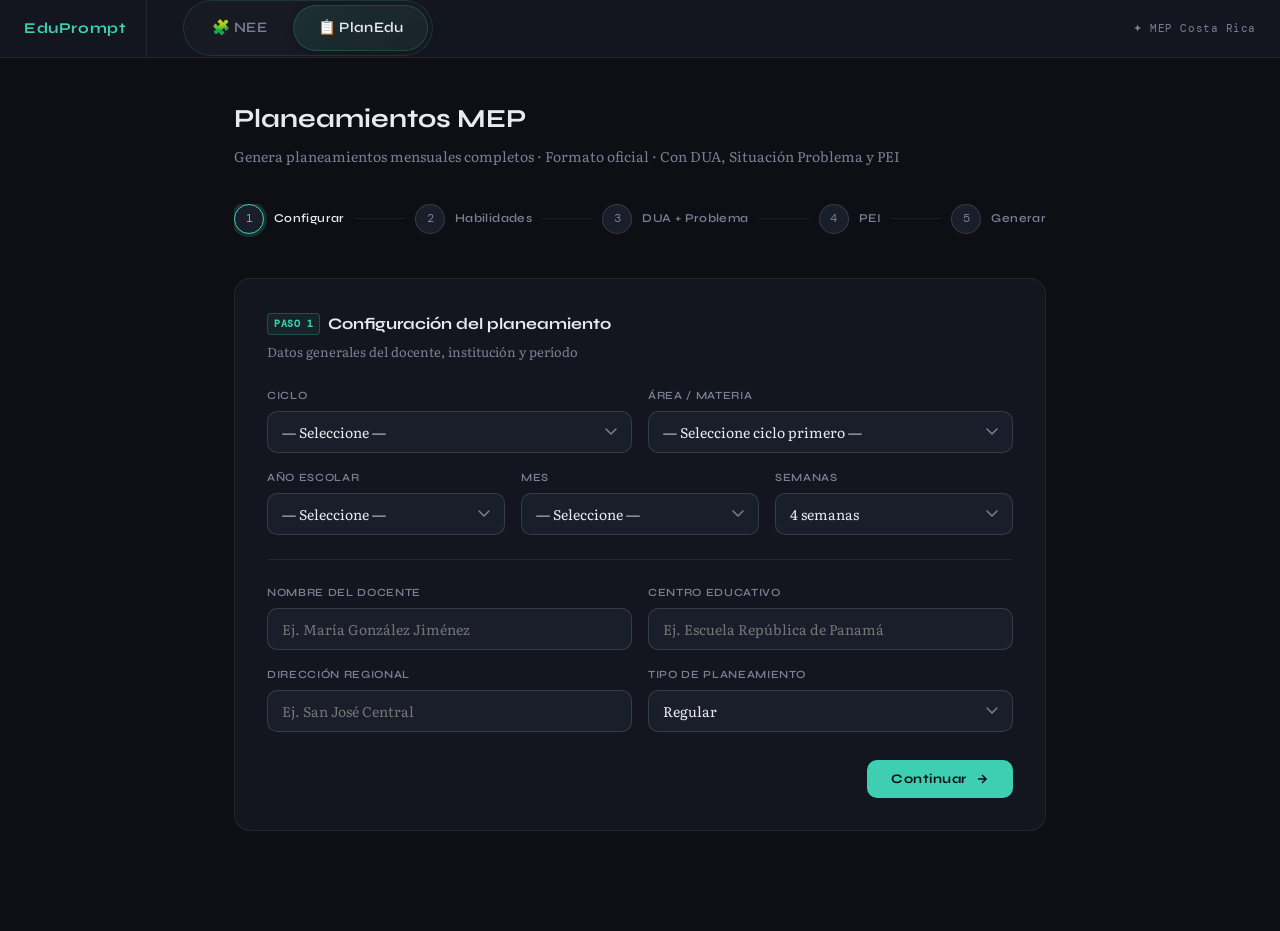
==== commit 40dcb22b: "Update planedu.html" ====
--- a/planedu.html
+++ b/planedu.html
@@ -7,290 +7,122 @@
 <link rel="preconnect" href="https://fonts.googleapis.com">
 <link href="https://fonts.googleapis.com/css2?family=Syne:wght@400;600;700&family=DM+Mono:wght@400;500&family=Literata:ital,wght@0,400;0,500;1,400&display=swap" rel="stylesheet">
 <style>
-:root {
---bg:       #0d0f14;
---bg2:      #13161e;
---bg3:      #1a1e2a;
---border:   rgba(255,255,255,0.07);
---border2:  rgba(255,255,255,0.13);
---text:     #e8eaf0;
---muted:    #7a7f96;
---accent:   #3ecfb2;
---accent2:  #2aa898;
---accent-bg:rgba(62,207,178,0.08);
---accent-glow:rgba(62,207,178,0.18);
---purple:   #8b6ff5;
---amber:    #f0a832;
---red:      #e05252;
---coral:    #e0725a;
---radius:   10px;
---radius-lg:16px;
---mono: 'DM Mono', monospace;
-}
-* { box-sizing: border-box; margin: 0; padding: 0; }
-body {
-background: var(--bg);
-color: var(--text);
-font-family: 'Literata', Georgia, serif;
-font-size: 15px;
-line-height: 1.65;
-min-height: 100vh;
-}
-/* ── HEADER ── */
-header {
-background: var(--bg2);
-border-bottom: 1px solid var(--border);
-padding: 0 24px;
-display: flex;
-align-items: center;
-gap: 0;
-position: sticky;
-top: 0;
-z-index: 100;
-}
-.site-logo {
-font-family: 'Syne', sans-serif;
-font-weight: 700;
-font-size: 15px;
-color: var(--accent);
-letter-spacing: 0.04em;
-padding: 16px 20px 16px 0;
-border-right: 1px solid var(--border);
-margin-right: 4px;
-text-decoration: none;
-}
-.main-nav {
-display: flex;
-align-items: center;
-gap: 2px;
-margin-left: 2rem;
-background: rgba(255,255,255,0.02);
-border-radius: 40px;
-padding: 4px;
-border: 1px solid rgba(62,207,178,0.15);
-}
-.nav-link {
-font-family: 'Syne', sans-serif;
-font-size: 0.9rem;
-font-weight: 600;
-padding: 10px 24px;
-color: #7a7f96;
-text-decoration: none;
-border-radius: 40px;
-letter-spacing: 0.02em;
-display: flex;
-align-items: center;
-gap: 8px;
-transition: all 0.3s ease;
-}
-.nav-link .nav-icon { font-size: 1.1rem; opacity: 0.7; transition: opacity 0.3s; }
-.nav-link:hover { color: #e8eaf0; background: rgba(62,207,178,0.05); }
-.nav-link:hover .nav-icon { opacity: 1; }
-.nav-link.active {
-background: linear-gradient(135deg,rgba(62,207,178,0.12) 0%,rgba(62,207,178,0.05) 100%);
-color: #e8eaf0;
-box-shadow: 0 2px 8px rgba(0,0,0,0.2);
-border: 1px solid rgba(62,207,178,0.2);
-}
-.nav-link.active .nav-icon { opacity: 1; color: var(--accent); }
-.header-right { margin-left: auto; display: flex; align-items: center; gap: 1rem; }
-#sel_materia_header {
-background: var(--bg3);
-border: 1px solid var(--border2);
-border-radius: var(--radius);
-color: var(--text);
-font-family: var(--mono);
-font-size: 0.8rem;
-padding: 6px 10px;
-outline: none;
-cursor: pointer;
-}
-.header-badge { font-family: var(--mono); font-size: 0.7rem; color: var(--muted); letter-spacing: 0.05em; }
-/* ── MAIN LAYOUT ── */
-main { max-width: 860px; margin: 0 auto; padding: 40px 24px 80px; }
-.page-title { font-family: 'Syne', sans-serif; font-size: 26px; font-weight: 700; color: var(--text); margin-bottom: 4px; }
-.page-subtitle { color: var(--muted); font-size: 14px; margin-bottom: 36px; }
-/* ── STEPPER ── */
-.stepper { display: flex; align-items: center; gap: 0; margin-bottom: 40px; overflow-x: auto; padding-bottom: 4px; }
-.step-item { display: flex; align-items: center; gap: 10px; flex-shrink: 0; }
-.step-dot {
-width: 30px; height: 30px;
-border-radius: 50%;
-border: 1.5px solid var(--border2);
-background: var(--bg3);
-display: flex; align-items: center; justify-content: center;
-font-family: var(--mono);
-font-size: 12px;
-color: var(--muted);
-transition: all .3s;
-flex-shrink: 0;
-}
-.step-dot.done { background: var(--accent); border-color: var(--accent); color: #0d0f14; }
-.step-dot.active { border-color: var(--accent); color: var(--accent); box-shadow: 0 0 0 3px var(--accent-glow); }
-.step-label { font-family: 'Syne', sans-serif; font-size: 12px; font-weight: 600; color: var(--muted); letter-spacing: 0.03em; white-space: nowrap; transition: color .3s; }
-.step-label.active { color: var(--text); }
-.step-connector { flex: 1; height: 1px; background: var(--border); margin: 0 10px; min-width: 20px; }
-.step-connector.done { background: var(--accent2); }
-/* ── CARD ── */
-.card { background: var(--bg2); border: 1px solid var(--border); border-radius: var(--radius-lg); padding: 32px; margin-bottom: 20px; }
-.card-title { font-family: 'Syne', sans-serif; font-size: 16px; font-weight: 700; color: var(--text); margin-bottom: 4px; display: flex; align-items: center; gap: 8px; }
-.card-title .step-badge {
-font-family: var(--mono); font-size: 10px;
-background: var(--accent-bg); color: var(--accent);
-border: 1px solid rgba(62,207,178,0.25);
-border-radius: 4px; padding: 2px 6px; letter-spacing: 0.05em;
-}
-.card-desc { font-size: 13px; color: var(--muted); margin-bottom: 24px; }
-/* ── FORM FIELDS ── */
-.field-group { display: grid; grid-template-columns: 1fr 1fr; gap: 16px; margin-bottom: 16px; }
-.field-group.cols-3 { grid-template-columns: 1fr 1fr 1fr; }
-.field-group.cols-1 { grid-template-columns: 1fr; }
-@media (max-width: 600px) { .field-group, .field-group.cols-3 { grid-template-columns: 1fr; } }
-.field { display: flex; flex-direction: column; gap: 6px; }
-label { font-family: 'Syne', sans-serif; font-size: 11px; font-weight: 600; letter-spacing: 0.06em; color: var(--muted); text-transform: uppercase; }
-input[type="text"], input[type="number"], select, textarea {
-background: var(--bg3); border: 1px solid var(--border2); border-radius: var(--radius);
-color: var(--text); font-family: 'Literata', serif; font-size: 14px; padding: 10px 14px;
-outline: none; transition: border-color .2s, box-shadow .2s; width: 100%;
-appearance: none; -webkit-appearance: none;
-}
-input:focus, select:focus, textarea:focus { border-color: var(--accent2); box-shadow: 0 0 0 3px var(--accent-glow); }
-select {
-background-image: url("data:image/svg+xml,%3Csvg xmlns='http://www.w3.org/2000/svg' width='12' height='8' viewBox='0 0 12 8'%3E%3Cpath d='M1 1l5 5 5-5' stroke='%237a7f96' stroke-width='1.5' fill='none' stroke-linecap='round'/%3E%3C/svg%3E");
-background-repeat: no-repeat; background-position: right 14px center; padding-right: 36px; cursor: pointer;
-}
-select option { background: var(--bg3); }
-/* ── SKILL SELECTOR ── */
-.skill-selector { border: 1px solid var(--border2); border-radius: var(--radius-lg); overflow: hidden; }
-.skill-search-wrap { padding: 12px 14px; background: var(--bg3); border-bottom: 1px solid var(--border); display: flex; gap: 10px; align-items: center; }
-.skill-search-wrap svg { flex-shrink: 0; opacity: 0.5; }
-#buscador-habilidades { background: transparent; border: none; padding: 0; font-size: 14px; border-radius: 0; box-shadow: none; width: 100%; }
-#buscador-habilidades:focus { box-shadow: none; border-color: transparent; }
-.skill-meta { padding: 8px 14px; background: var(--bg); border-bottom: 1px solid var(--border); display: flex; justify-content: space-between; align-items: center; }
-.skill-meta span { font-family: var(--mono); font-size: 11px; color: var(--muted); }
-.skill-meta .count-badge { background: var(--accent-bg); color: var(--accent); border: 1px solid rgba(62,207,178,0.2); border-radius: 20px; padding: 2px 10px; font-family: var(--mono); font-size: 11px; }
-#lista-habilidades { max-height: 280px; overflow-y: auto; scrollbar-width: thin; scrollbar-color: var(--border2) transparent; }
-.hab-item { display: flex; align-items: flex-start; gap: 12px; padding: 10px 14px; border-bottom: 1px solid var(--border); cursor: pointer; transition: background .15s; }
-.hab-item:hover { background: var(--bg3); }
-.hab-item:last-child { border-bottom: none; }
-.hab-item input[type="checkbox"] { width: 16px; height: 16px; flex-shrink: 0; margin-top: 2px; accent-color: var(--accent); cursor: pointer; padding: 0; border: none; background: none; box-shadow: none; }
-.hab-item input:focus { box-shadow: none; border-color: transparent; }
-.hab-id { font-family: var(--mono); font-size: 11px; color: var(--accent); flex-shrink: 0; margin-top: 2px; min-width: 56px; }
-.hab-texto { font-size: 13px; color: var(--text); line-height: 1.5; }
-.empty-msg { padding: 24px; text-align: center; color: var(--muted); font-size: 13px; }
-/* ── SELECCIONADAS ── */
-.seleccionadas-header { padding: 10px 14px; background: var(--bg); border-top: 1px solid var(--border); display: flex; justify-content: space-between; align-items: center; }
-.seleccionadas-header span { font-family: 'Syne', sans-serif; font-size: 11px; font-weight: 600; letter-spacing: 0.06em; text-transform: uppercase; color: var(--muted); }
-#seleccionadas { padding: 8px 14px; min-height: 44px; display: flex; flex-wrap: wrap; gap: 6px; }
-.sel-chip { display: inline-flex; align-items: center; gap: 6px; background: var(--accent-bg); border: 1px solid rgba(62,207,178,0.25); border-radius: 20px; padding: 4px 10px 4px 12px; font-size: 12px; color: var(--accent); font-family: var(--mono); animation: chipIn .15s ease-out; }
-@keyframes chipIn { from { opacity:0; transform: scale(.9); } to { opacity:1; transform: scale(1); } }
-.sel-chip button { background: none; border: none; cursor: pointer; color: rgba(62,207,178,0.6); font-size: 14px; line-height: 1; padding: 0; margin-left: 2px; transition: color .15s; }
-.sel-chip button:hover { color: var(--accent); }
-.sel-empty { font-size: 13px; color: var(--muted); padding: 8px 0; font-style: italic; }
-/* ── DUA ── */
-.dua-grid { display: grid; grid-template-columns: 1fr 1fr 1fr; gap: 10px; }
-@media (max-width: 640px) { .dua-grid { grid-template-columns: 1fr; } }
-.dua-check { display: flex; align-items: flex-start; gap: 10px; background: var(--bg3); border: 1px solid var(--border); border-radius: var(--radius); padding: 12px; cursor: pointer; transition: border-color .2s, background .2s; }
-.dua-check:hover { border-color: var(--border2); }
-.dua-check input[type="checkbox"] { width: 15px; height: 15px; flex-shrink: 0; margin-top: 2px; accent-color: var(--purple); cursor: pointer; padding: 0; border: none; background: none; box-shadow: none; }
-.dua-check input:focus { box-shadow: none; }
-.dua-check.checked { border-color: rgba(139,111,245,0.4); background: rgba(139,111,245,0.07); }
-.dua-label { font-size: 13px; color: var(--text); line-height: 1.4; }
-
-/* ════ SITUACIÓN PROBLEMA ════ */
-.sp-toggle-wrap {
-  display: flex;
-  align-items: center;
-  gap: 14px;
-  padding: 16px;
-  background: rgba(224,114,90,0.06);
-  border: 1px solid rgba(224,114,90,0.2);
-  border-radius: var(--radius);
-  cursor: pointer;
-  transition: all .2s;
-  margin-top: 8px;
-}
-.sp-toggle-wrap:hover { border-color: rgba(224,114,90,0.4); background: rgba(224,114,90,0.09); }
-.sp-toggle-wrap.active { border-color: rgba(224,114,90,0.5); background: rgba(224,114,90,0.1); }
-.sp-toggle-wrap input[type="checkbox"] {
-  width: 18px; height: 18px;
-  accent-color: var(--coral);
-  flex-shrink: 0; cursor: pointer;
-  padding: 0; border: none; background: none; box-shadow: none;
-}
-.sp-toggle-label { display: flex; flex-direction: column; gap: 2px; }
-.sp-toggle-label strong { font-family: 'Syne', sans-serif; font-size: 13px; font-weight: 700; color: var(--text); }
-.sp-toggle-label span { font-size: 12px; color: var(--muted); }
-.sp-fields { display: none; margin-top: 16px; border: 1px solid rgba(224,114,90,0.2); border-radius: var(--radius-lg); overflow: hidden; }
-.sp-fields.visible { display: block; animation: fadeUp .2s ease-out; }
-.sp-section-title {
-  font-family: 'Syne', sans-serif; font-size: 10px; font-weight: 700;
-  letter-spacing: .08em; text-transform: uppercase; color: var(--coral);
-  padding: 12px 16px 8px; border-bottom: 1px solid rgba(224,114,90,0.15);
-  background: rgba(224,114,90,0.04);
-}
-.momentos-grid { display: grid; grid-template-columns: 1fr 1fr; gap: 1px; background: rgba(224,114,90,0.1); }
-@media (max-width: 600px) { .momentos-grid { grid-template-columns: 1fr; } }
-.momento-item { background: var(--bg2); padding: 14px 16px; display: flex; gap: 12px; align-items: flex-start; }
-.momento-num {
-  font-family: var(--mono); font-size: 11px; font-weight: 500; color: var(--coral);
-  background: rgba(224,114,90,0.12); border: 1px solid rgba(224,114,90,0.2);
-  border-radius: 6px; padding: 3px 8px; flex-shrink: 0; margin-top: 1px;
-}
-.momento-info { display: flex; flex-direction: column; gap: 3px; }
-.momento-nombre { font-family: 'Syne', sans-serif; font-size: 12px; font-weight: 700; color: var(--text); }
-.momento-desc { font-size: 12px; color: var(--muted); line-height: 1.4; }
-.sp-textareas { padding: 16px; display: flex; flex-direction: column; gap: 14px; background: var(--bg2); }
-.sp-field-label { font-family: 'Syne', sans-serif; font-size: 10px; font-weight: 700; letter-spacing: .07em; text-transform: uppercase; color: var(--muted); margin-bottom: 6px; display: block; }
-
-/* ── PEI ── */
-.pei-toggle-row { display: flex; gap: 12px; margin-bottom: 16px; }
-.radio-btn { flex: 1; display: flex; align-items: center; justify-content: center; gap: 8px; padding: 10px; background: var(--bg3); border: 1.5px solid var(--border2); border-radius: var(--radius); cursor: pointer; font-family: 'Syne', sans-serif; font-size: 13px; font-weight: 600; color: var(--muted); transition: all .2s; }
-.radio-btn input { display: none; }
-.radio-btn.selected-yes { border-color: var(--accent); color: var(--accent); background: var(--accent-bg); }
-.radio-btn.selected-no { border-color: var(--border2); color: var(--text); }
-#pei-fields { display: none; }
-#pei-fields.visible { display: block; }
-/* ── BUTTONS ── */
-.nav-row { display: flex; justify-content: space-between; align-items: center; margin-top: 28px; gap: 12px; }
-.btn { font-family: 'Syne', sans-serif; font-size: 13px; font-weight: 700; letter-spacing: 0.04em; padding: 11px 24px; border-radius: var(--radius); border: none; cursor: pointer; transition: all .2s; display: inline-flex; align-items: center; gap: 8px; }
-.btn-ghost { background: transparent; border: 1px solid var(--border2); color: var(--muted); }
-.btn-ghost:hover { border-color: var(--border); color: var(--text); }
-.btn-primary { background: var(--accent); color: #0d0f14; }
-.btn-primary:hover { background: var(--accent2); box-shadow: 0 0 20px var(--accent-glow); }
-.btn-primary:disabled { background: var(--border2); color: var(--muted); cursor: not-allowed; box-shadow: none; }
-.btn-generate { background: linear-gradient(135deg,var(--accent),#2a9f90); color: #0d0f14; padding: 13px 32px; font-size: 14px; width: 100%; justify-content: center; border-radius: var(--radius-lg); position: relative; overflow: hidden; }
-.btn-generate:hover { box-shadow: 0 0 30px var(--accent-glow); transform: translateY(-1px); }
-.btn-generate:disabled { background: var(--border2); color: var(--muted); transform: none; cursor: not-allowed; }
-.spinner { width: 16px; height: 16px; border: 2px solid rgba(13,15,20,0.3); border-top-color: #0d0f14; border-radius: 50%; animation: spin .6s linear infinite; }
-@keyframes spin { to { transform: rotate(360deg); } }
-/* ── RESULTADO ── */
-#resultado-section { display: none; margin-top: 32px; animation: fadeUp .4s ease-out; }
-@keyframes fadeUp { from { opacity:0; transform: translateY(12px); } to { opacity:1; transform: translateY(0); } }
-#resultado-section.visible { display: block; }
-.resultado-header { display: flex; justify-content: space-between; align-items: center; margin-bottom: 16px; flex-wrap: wrap; gap: 12px; }
-.resultado-title { font-family: 'Syne', sans-serif; font-size: 14px; font-weight: 700; color: var(--accent); }
-.resultado-actions { display: flex; gap: 8px; flex-wrap: wrap; }
-#resultado-content {
-background: var(--bg2); border: 1px solid var(--border2); border-radius: var(--radius-lg);
-padding: 32px; white-space: pre-wrap; font-family: 'Literata', serif; font-size: 14px;
-line-height: 1.8; color: var(--text); min-height: 200px; max-height: 600px;
-overflow-y: auto; scrollbar-width: thin; scrollbar-color: var(--border2) transparent; outline: none;
-}
-#resultado-content[contenteditable="true"]:focus { border-color: var(--accent2); box-shadow: 0 0 0 3px var(--accent-glow); }
-/* ── MISC ── */
-.api-notice { background: rgba(240,168,50,0.08); border: 1px solid rgba(240,168,50,0.25); border-radius: var(--radius); padding: 12px 16px; margin-bottom: 16px; font-size: 13px; color: var(--amber); display: flex; gap: 10px; align-items: flex-start; }
-.api-notice.hidden { display: none; }
-.step-panel { display: none; }
-.step-panel.active { display: block; animation: fadeUp .25s ease-out; }
-.divider { border: none; border-top: 1px solid var(--border); margin: 20px 0; }
-.section-label-dua { font-size: 12px; color: var(--muted); text-transform: uppercase; letter-spacing: .05em; font-family: 'Syne', sans-serif; font-weight: 600; margin-bottom: 10px; display: block; }
-@media (max-width: 768px) {
-  header { flex-wrap: wrap; padding: 1rem; }
-  .main-nav { margin-left: 0; order: 3; width: 100%; margin-top: 1rem; justify-content: center; }
-  .nav-link { padding: 8px 16px; font-size: 0.85rem; }
-  .header-right { margin-left: 0; width: 100%; justify-content: space-between; margin-top: 1rem; }
-}
+:root{--bg:#0d0f14;--bg2:#13161e;--bg3:#1a1e2a;--border:rgba(255,255,255,0.07);--border2:rgba(255,255,255,0.13);--text:#e8eaf0;--muted:#7a7f96;--accent:#3ecfb2;--accent2:#2aa898;--accent-bg:rgba(62,207,178,0.08);--accent-glow:rgba(62,207,178,0.18);--purple:#8b6ff5;--amber:#f0a832;--red:#e05252;--radius:10px;--radius-lg:16px;--mono:'DM Mono',monospace;}
+*{box-sizing:border-box;margin:0;padding:0;}
+body{background:var(--bg);color:var(--text);font-family:'Literata',Georgia,serif;font-size:15px;line-height:1.65;min-height:100vh;}
+header{background:var(--bg2);border-bottom:1px solid var(--border);padding:0 24px;display:flex;align-items:center;position:sticky;top:0;z-index:100;}
+.site-logo{font-family:'Syne',sans-serif;font-weight:700;font-size:15px;color:var(--accent);letter-spacing:.04em;padding:16px 20px 16px 0;border-right:1px solid var(--border);margin-right:4px;text-decoration:none;}
+.main-nav{display:flex;align-items:center;gap:2px;margin-left:2rem;background:rgba(255,255,255,.02);border-radius:40px;padding:4px;border:1px solid rgba(62,207,178,.15);}
+.nav-link{font-family:'Syne',sans-serif;font-size:.9rem;font-weight:600;padding:10px 24px;color:#7a7f96;text-decoration:none;border-radius:40px;letter-spacing:.02em;display:flex;align-items:center;gap:8px;transition:all .3s;}
+.nav-link:hover{color:#e8eaf0;background:rgba(62,207,178,.05);}
+.nav-link.active{background:linear-gradient(135deg,rgba(62,207,178,.12),rgba(62,207,178,.05));color:#e8eaf0;box-shadow:0 2px 8px rgba(0,0,0,.2);border:1px solid rgba(62,207,178,.2);}
+.header-right{margin-left:auto;display:flex;align-items:center;gap:1rem;}
+.header-badge{font-family:var(--mono);font-size:.7rem;color:var(--muted);letter-spacing:.05em;}
+main{max-width:860px;margin:0 auto;padding:40px 24px 80px;}
+.page-title{font-family:'Syne',sans-serif;font-size:26px;font-weight:700;color:var(--text);margin-bottom:4px;}
+.page-subtitle{color:var(--muted);font-size:14px;margin-bottom:36px;}
+.stepper{display:flex;align-items:center;margin-bottom:40px;overflow-x:auto;padding-bottom:4px;}
+.step-item{display:flex;align-items:center;gap:10px;flex-shrink:0;}
+.step-dot{width:30px;height:30px;border-radius:50%;border:1.5px solid var(--border2);background:var(--bg3);display:flex;align-items:center;justify-content:center;font-family:var(--mono);font-size:12px;color:var(--muted);transition:all .3s;flex-shrink:0;}
+.step-dot.done{background:var(--accent);border-color:var(--accent);color:#0d0f14;}
+.step-dot.active{border-color:var(--accent);color:var(--accent);box-shadow:0 0 0 3px var(--accent-glow);}
+.step-label{font-family:'Syne',sans-serif;font-size:12px;font-weight:600;color:var(--muted);letter-spacing:.03em;white-space:nowrap;transition:color .3s;}
+.step-label.active{color:var(--text);}
+.step-connector{flex:1;height:1px;background:var(--border);margin:0 10px;min-width:20px;}
+.step-connector.done{background:var(--accent2);}
+.card{background:var(--bg2);border:1px solid var(--border);border-radius:var(--radius-lg);padding:32px;margin-bottom:20px;}
+.card-title{font-family:'Syne',sans-serif;font-size:16px;font-weight:700;color:var(--text);margin-bottom:4px;display:flex;align-items:center;gap:8px;}
+.step-badge{font-family:var(--mono);font-size:10px;background:var(--accent-bg);color:var(--accent);border:1px solid rgba(62,207,178,.25);border-radius:4px;padding:2px 6px;letter-spacing:.05em;}
+.card-desc{font-size:13px;color:var(--muted);margin-bottom:24px;}
+.field-group{display:grid;grid-template-columns:1fr 1fr;gap:16px;margin-bottom:16px;}
+.field-group.cols-3{grid-template-columns:1fr 1fr 1fr;}
+.field-group.cols-1{grid-template-columns:1fr;}
+@media(max-width:600px){.field-group,.field-group.cols-3{grid-template-columns:1fr;}}
+.field{display:flex;flex-direction:column;gap:6px;}
+label{font-family:'Syne',sans-serif;font-size:11px;font-weight:600;letter-spacing:.06em;color:var(--muted);text-transform:uppercase;}
+input[type="text"],input[type="number"],select,textarea{background:var(--bg3);border:1px solid var(--border2);border-radius:var(--radius);color:var(--text);font-family:'Literata',serif;font-size:14px;padding:10px 14px;outline:none;transition:border-color .2s,box-shadow .2s;width:100%;appearance:none;-webkit-appearance:none;}
+input:focus,select:focus,textarea:focus{border-color:var(--accent2);box-shadow:0 0 0 3px var(--accent-glow);}
+select{background-image:url("data:image/svg+xml,%3Csvg xmlns='http://www.w3.org/2000/svg' width='12' height='8' viewBox='0 0 12 8'%3E%3Cpath d='M1 1l5 5 5-5' stroke='%237a7f96' stroke-width='1.5' fill='none' stroke-linecap='round'/%3E%3C/svg%3E");background-repeat:no-repeat;background-position:right 14px center;padding-right:36px;cursor:pointer;}
+select option{background:var(--bg3);}
+.skill-selector{border:1px solid var(--border2);border-radius:var(--radius-lg);overflow:hidden;}
+.skill-search-wrap{padding:12px 14px;background:var(--bg3);border-bottom:1px solid var(--border);display:flex;gap:10px;align-items:center;}
+.skill-search-wrap svg{flex-shrink:0;opacity:.5;}
+#buscador-habilidades{background:transparent;border:none;padding:0;font-size:14px;border-radius:0;box-shadow:none;width:100%;}
+#buscador-habilidades:focus{box-shadow:none;border-color:transparent;}
+.skill-meta{padding:8px 14px;background:var(--bg);border-bottom:1px solid var(--border);display:flex;justify-content:space-between;align-items:center;}
+.skill-meta span{font-family:var(--mono);font-size:11px;color:var(--muted);}
+.count-badge{background:var(--accent-bg);color:var(--accent);border:1px solid rgba(62,207,178,.2);border-radius:20px;padding:2px 10px;font-family:var(--mono);font-size:11px;}
+#lista-habilidades{max-height:280px;overflow-y:auto;scrollbar-width:thin;scrollbar-color:var(--border2) transparent;}
+.hab-item{display:flex;align-items:flex-start;gap:12px;padding:10px 14px;border-bottom:1px solid var(--border);cursor:pointer;transition:background .15s;}
+.hab-item:hover{background:var(--bg3);}
+.hab-item:last-child{border-bottom:none;}
+.hab-item input[type="checkbox"]{width:16px;height:16px;flex-shrink:0;margin-top:2px;accent-color:var(--accent);cursor:pointer;padding:0;border:none;background:none;box-shadow:none;}
+.hab-id{font-family:var(--mono);font-size:11px;color:var(--accent);flex-shrink:0;margin-top:2px;min-width:56px;}
+.hab-texto{font-size:13px;color:var(--text);line-height:1.5;}
+.empty-msg{padding:24px;text-align:center;color:var(--muted);font-size:13px;}
+.seleccionadas-header{padding:10px 14px;background:var(--bg);border-top:1px solid var(--border);display:flex;justify-content:space-between;align-items:center;}
+.seleccionadas-header span{font-family:'Syne',sans-serif;font-size:11px;font-weight:600;letter-spacing:.06em;text-transform:uppercase;color:var(--muted);}
+#seleccionadas{padding:8px 14px;min-height:44px;display:flex;flex-wrap:wrap;gap:6px;}
+.sel-chip{display:inline-flex;align-items:center;gap:6px;background:var(--accent-bg);border:1px solid rgba(62,207,178,.25);border-radius:20px;padding:4px 10px 4px 12px;font-size:12px;color:var(--accent);font-family:var(--mono);animation:chipIn .15s ease-out;}
+@keyframes chipIn{from{opacity:0;transform:scale(.9);}to{opacity:1;transform:scale(1);}}
+.sel-chip button{background:none;border:none;cursor:pointer;color:rgba(62,207,178,.6);font-size:14px;line-height:1;padding:0;margin-left:2px;transition:color .15s;}
+.sel-chip button:hover{color:var(--accent);}
+.sel-empty{font-size:13px;color:var(--muted);padding:8px 0;font-style:italic;}
+.dua-grid{display:grid;grid-template-columns:1fr 1fr 1fr;gap:10px;}
+@media(max-width:640px){.dua-grid{grid-template-columns:1fr;}}
+.dua-check{display:flex;align-items:flex-start;gap:10px;background:var(--bg3);border:1px solid var(--border);border-radius:var(--radius);padding:12px;cursor:pointer;transition:border-color .2s,background .2s;}
+.dua-check:hover{border-color:var(--border2);}
+.dua-check input[type="checkbox"]{width:15px;height:15px;flex-shrink:0;margin-top:2px;accent-color:var(--purple);cursor:pointer;padding:0;border:none;background:none;box-shadow:none;}
+.dua-check.checked{border-color:rgba(139,111,245,.4);background:rgba(139,111,245,.07);}
+.dua-label{font-size:13px;color:var(--text);line-height:1.4;}
+
+/* SITUACIÓN PROBLEMA */
+.sp-toggle-card{background:var(--bg3);border:1.5px solid var(--border2);border-radius:var(--radius-lg);padding:16px 20px;margin-bottom:0;cursor:pointer;transition:all .2s;display:flex;align-items:center;gap:14px;}
+.sp-toggle-card:hover{border-color:rgba(240,168,50,.3);}
+.sp-toggle-card.active{border-color:rgba(240,168,50,.5);background:rgba(240,168,50,.06);}
+.sp-toggle-card input[type="checkbox"]{width:18px;height:18px;accent-color:var(--amber);flex-shrink:0;cursor:pointer;padding:0;border:none;background:none;box-shadow:none;}
+.sp-toggle-label{font-family:'Syne',sans-serif;font-size:14px;font-weight:700;color:var(--text);}
+.sp-toggle-sub{font-size:12px;color:var(--muted);margin-top:2px;}
+.sp-fields{display:none;}
+.sp-fields.visible{display:block;margin-top:16px;animation:fadeUp .2s ease-out;}
+@keyframes fadeUp{from{opacity:0;transform:translateY(8px);}to{opacity:1;transform:translateY(0);}}
+
+.momentos-grid{display:grid;grid-template-columns:1fr 1fr;gap:10px;margin-bottom:16px;}
+@media(max-width:600px){.momentos-grid{grid-template-columns:1fr;}}
+.momento-card{background:var(--bg3);border:1px solid rgba(240,168,50,.2);border-radius:var(--radius);padding:12px 14px;display:flex;align-items:flex-start;gap:10px;}
+.momento-num{font-family:var(--mono);font-size:11px;background:rgba(240,168,50,.12);color:var(--amber);border:1px solid rgba(240,168,50,.25);border-radius:4px;padding:2px 7px;flex-shrink:0;margin-top:1px;}
+.momento-texto{font-size:13px;color:var(--text);line-height:1.4;}
+.momento-texto strong{font-family:'Syne',sans-serif;font-size:11px;font-weight:700;color:var(--amber);display:block;letter-spacing:.04em;text-transform:uppercase;margin-bottom:3px;}
+
+.pei-toggle-row{display:flex;gap:12px;margin-bottom:16px;}
+.radio-btn{flex:1;display:flex;align-items:center;justify-content:center;gap:8px;padding:10px;background:var(--bg3);border:1.5px solid var(--border2);border-radius:var(--radius);cursor:pointer;font-family:'Syne',sans-serif;font-size:13px;font-weight:600;color:var(--muted);transition:all .2s;}
+.radio-btn input{display:none;}
+.radio-btn.selected-yes{border-color:var(--accent);color:var(--accent);background:var(--accent-bg);}
+.radio-btn.selected-no{border-color:var(--border2);color:var(--text);}
+#pei-fields{display:none;}
+#pei-fields.visible{display:block;}
+.nav-row{display:flex;justify-content:space-between;align-items:center;margin-top:28px;gap:12px;}
+.btn{font-family:'Syne',sans-serif;font-size:13px;font-weight:700;letter-spacing:.04em;padding:11px 24px;border-radius:var(--radius);border:none;cursor:pointer;transition:all .2s;display:inline-flex;align-items:center;gap:8px;}
+.btn-ghost{background:transparent;border:1px solid var(--border2);color:var(--muted);}
+.btn-ghost:hover{border-color:var(--border);color:var(--text);}
+.btn-primary{background:var(--accent);color:#0d0f14;}
+.btn-primary:hover{background:var(--accent2);box-shadow:0 0 20px var(--accent-glow);}
+.btn-generate{background:linear-gradient(135deg,var(--accent),#2a9f90);color:#0d0f14;padding:13px 32px;font-size:14px;width:100%;justify-content:center;border-radius:var(--radius-lg);}
+.btn-generate:hover{box-shadow:0 0 30px var(--accent-glow);transform:translateY(-1px);}
+#resultado-section{display:none;margin-top:32px;}
+#resultado-section.visible{display:block;animation:fadeUp .4s ease-out;}
+.resultado-header{display:flex;justify-content:space-between;align-items:center;margin-bottom:16px;flex-wrap:wrap;gap:12px;}
+.resultado-title{font-family:'Syne',sans-serif;font-size:14px;font-weight:700;color:var(--accent);}
+.resultado-actions{display:flex;gap:8px;flex-wrap:wrap;}
+#resultado-content{background:var(--bg2);border:1px solid var(--border2);border-radius:var(--radius-lg);padding:32px;white-space:pre-wrap;font-family:'Literata',serif;font-size:14px;line-height:1.8;color:var(--text);min-height:200px;max-height:600px;overflow-y:auto;scrollbar-width:thin;scrollbar-color:var(--border2) transparent;outline:none;}
+#resultado-content[contenteditable="true"]:focus{border-color:var(--accent2);box-shadow:0 0 0 3px var(--accent-glow);}
+.api-notice{background:rgba(62,207,178,.06);border:1px solid rgba(62,207,178,.2);border-radius:var(--radius);padding:12px 16px;margin-bottom:16px;font-size:13px;color:var(--accent);display:flex;gap:10px;align-items:flex-start;}
+.step-panel{display:none;}
+.step-panel.active{display:block;animation:fadeUp .25s ease-out;}
+.divider{border:none;border-top:1px solid var(--border);margin:24px 0;}
+.section-label{font-family:'Syne',sans-serif;font-size:11px;font-weight:700;letter-spacing:.07em;text-transform:uppercase;color:var(--muted);margin-bottom:10px;display:block;}
+.spinner{width:16px;height:16px;border:2px solid rgba(13,15,20,.3);border-top-color:#0d0f14;border-radius:50%;animation:spin .6s linear infinite;}
+@keyframes spin{to{transform:rotate(360deg);}}
 </style>
 </head>
 <body>
@@ -298,59 +130,37 @@
 <header>
   <a href="index.html" class="site-logo">EduPrompt</a>
   <nav class="main-nav">
-    <a href="index.html" class="nav-link"><span class="nav-icon">🧩</span>NEE</a>
-    <a href="planedu.html" class="nav-link active"><span class="nav-icon">📋</span>PlanEdu</a>
+    <a href="index.html" class="nav-link">🧩 NEE</a>
+    <a href="planedu.html" class="nav-link active">📋 PlanEdu</a>
   </nav>
   <div class="header-right">
-    <select id="sel_materia_header" title="Seleccionar materia">
-      <option value="matematicas" selected>📐 Matemáticas</option>
-      <option value="ciencias" disabled>🔬 Ciencias (próximamente)</option>
-      <option value="espanol" disabled>📖 Español (próximamente)</option>
-    </select>
     <span class="header-badge">✦ MEP Costa Rica</span>
   </div>
 </header>
 
 <main>
   <div class="page-title">Planeamientos MEP</div>
-  <div class="page-subtitle">Genera planeamientos mensuales completos · Formato oficial · Con DUA y PEI</div>
-
-  <!-- STEPPER -->
-  <div class="stepper" id="stepper">
-    <div class="step-item">
-      <div class="step-dot active" id="dot-1">1</div>
-      <span class="step-label active" id="lbl-1">Configurar</span>
-    </div>
+  <div class="page-subtitle">Genera planeamientos mensuales completos · Formato oficial · Con DUA, Situación Problema y PEI</div>
+
+  <div class="stepper">
+    <div class="step-item"><div class="step-dot active" id="dot-1">1</div><span class="step-label active" id="lbl-1">Configurar</span></div>
     <div class="step-connector" id="conn-1"></div>
-    <div class="step-item">
-      <div class="step-dot" id="dot-2">2</div>
-      <span class="step-label" id="lbl-2">Habilidades</span>
-    </div>
+    <div class="step-item"><div class="step-dot" id="dot-2">2</div><span class="step-label" id="lbl-2">Habilidades</span></div>
     <div class="step-connector" id="conn-2"></div>
-    <div class="step-item">
-      <div class="step-dot" id="dot-3">3</div>
-      <span class="step-label" id="lbl-3">DUA + SP</span>
-    </div>
+    <div class="step-item"><div class="step-dot" id="dot-3">3</div><span class="step-label" id="lbl-3">DUA + Problema</span></div>
     <div class="step-connector" id="conn-3"></div>
-    <div class="step-item">
-      <div class="step-dot" id="dot-4">4</div>
-      <span class="step-label" id="lbl-4">PEI</span>
-    </div>
+    <div class="step-item"><div class="step-dot" id="dot-4">4</div><span class="step-label" id="lbl-4">PEI</span></div>
     <div class="step-connector" id="conn-4"></div>
-    <div class="step-item">
-      <div class="step-dot" id="dot-5">5</div>
-      <span class="step-label" id="lbl-5">Generar</span>
-    </div>
+    <div class="step-item"><div class="step-dot" id="dot-5">5</div><span class="step-label" id="lbl-5">Generar</span></div>
   </div>
 
-  <!-- ════ PASO 1: CONFIGURAR ════ -->
+  <!-- PASO 1 -->
   <div class="step-panel active" id="panel-1">
     <div class="card">
       <div class="card-title"><span class="step-badge">PASO 1</span>Configuración del planeamiento</div>
       <div class="card-desc">Datos generales del docente, institución y período</div>
       <div class="field-group">
-        <div class="field">
-          <label>Ciclo</label>
+        <div class="field"><label>Ciclo</label>
           <select id="ciclo" onchange="onCicloChange()">
             <option value="">— Seleccione —</option>
             <option value="PRIMER_CICLO">I Ciclo (1°, 2°, 3°)</option>
@@ -359,37 +169,22 @@
             <option value="CICLO_DIVERSIFICADO">Ciclo Diversificado (10°, 11°)</option>
           </select>
         </div>
-        <div class="field">
-          <label>Área / Materia</label>
-          <select id="area" onchange="filtrarPorCicloArea()">
-            <option value="">— Seleccione ciclo primero —</option>
-          </select>
+        <div class="field"><label>Área / Materia</label>
+          <select id="area" onchange="filtrarPorCicloArea()"><option value="">— Seleccione ciclo primero —</option></select>
         </div>
       </div>
       <div class="field-group cols-3">
-        <div class="field">
-          <label>Año(s) escolar(es)</label>
-          <select id="anio"><option value="">— Seleccione —</option></select>
-        </div>
-        <div class="field">
-          <label>Mes</label>
+        <div class="field"><label>Año escolar</label><select id="anio"><option value="">— Seleccione —</option></select></div>
+        <div class="field"><label>Mes</label>
           <select id="mes">
             <option value="">— Seleccione —</option>
-            <option value="Enero">Enero</option><option value="Febrero">Febrero</option>
-            <option value="Marzo">Marzo</option><option value="Abril">Abril</option>
-            <option value="Mayo">Mayo</option><option value="Junio">Junio</option>
-            <option value="Julio">Julio</option><option value="Agosto">Agosto</option>
-            <option value="Setiembre">Setiembre</option><option value="Octubre">Octubre</option>
-            <option value="Noviembre">Noviembre</option>
+            <option>Enero</option><option>Febrero</option><option>Marzo</option><option>Abril</option>
+            <option>Mayo</option><option>Junio</option><option>Julio</option><option>Agosto</option>
+            <option>Setiembre</option><option>Octubre</option><option>Noviembre</option>
           </select>
         </div>
-        <div class="field">
-          <label>Semanas del mes</label>
-          <select id="semanas">
-            <option value="4">4 semanas</option>
-            <option value="3">3 semanas</option>
-            <option value="5">5 semanas</option>
-          </select>
+        <div class="field"><label>Semanas</label>
+          <select id="semanas"><option value="4">4 semanas</option><option value="3">3 semanas</option><option value="5">5 semanas</option></select>
         </div>
       </div>
       <hr class="divider">
@@ -399,24 +194,17 @@
       </div>
       <div class="field-group">
         <div class="field"><label>Dirección regional</label><input type="text" id="dir_regional" placeholder="Ej. San José Central"></div>
-        <div class="field">
-          <label>Tipo de planeamiento</label>
-          <select id="tipo_plan">
-            <option value="regular">Regular</option>
-            <option value="correlacionado">Correlacionado</option>
-          </select>
-        </div>
-      </div>
-      <div class="nav-row">
-        <span></span>
-        <button class="btn btn-primary" onclick="irPaso(2)">
-          Continuar <svg width="14" height="14" viewBox="0 0 24 24" fill="none" stroke="currentColor" stroke-width="2.5"><path d="M5 12h14M12 5l7 7-7 7"/></svg>
-        </button>
+        <div class="field"><label>Tipo de planeamiento</label>
+          <select id="tipo_plan"><option value="regular">Regular</option><option value="correlacionado">Correlacionado</option></select>
+        </div>
+      </div>
+      <div class="nav-row"><span></span>
+        <button class="btn btn-primary" onclick="irPaso(2)">Continuar <svg width="14" height="14" viewBox="0 0 24 24" fill="none" stroke="currentColor" stroke-width="2.5"><path d="M5 12h14M12 5l7 7-7 7"/></svg></button>
       </div>
     </div>
   </div>
 
-  <!-- ════ PASO 2: HABILIDADES ════ -->
+  <!-- PASO 2 -->
   <div class="step-panel" id="panel-2">
     <div class="card">
       <div class="card-title"><span class="step-badge">PASO 2</span>Selección de habilidades</div>
@@ -424,12 +212,9 @@
       <div class="skill-selector">
         <div class="skill-search-wrap">
           <svg width="15" height="15" viewBox="0 0 24 24" fill="none" stroke="currentColor" stroke-width="2"><circle cx="11" cy="11" r="8"/><path d="m21 21-4.35-4.35"/></svg>
-          <input type="text" id="buscador-habilidades" placeholder="Buscá por palabra clave o código de habilidad..." autocomplete="off">
-        </div>
-        <div class="skill-meta">
-          <span id="lista-info">Cargando habilidades...</span>
-          <span class="count-badge" id="seleccionadas-count">0 seleccionadas</span>
-        </div>
+          <input type="text" id="buscador-habilidades" placeholder="Buscá por palabra clave o código..." autocomplete="off">
+        </div>
+        <div class="skill-meta"><span id="lista-info">Cargando habilidades...</span><span class="count-badge" id="seleccionadas-count">0 seleccionadas</span></div>
         <div id="lista-habilidades"><div class="empty-msg">Cargando datos del currículo...</div></div>
         <div class="seleccionadas-header">
           <span>Habilidades seleccionadas</span>
@@ -439,137 +224,116 @@
       </div>
     </div>
     <div class="nav-row">
-      <button class="btn btn-ghost" onclick="irPaso(1)">
-        <svg width="14" height="14" viewBox="0 0 24 24" fill="none" stroke="currentColor" stroke-width="2.5"><path d="M19 12H5M12 19l-7-7 7-7"/></svg>Atrás
-      </button>
+      <button class="btn btn-ghost" onclick="irPaso(1)"><svg width="14" height="14" viewBox="0 0 24 24" fill="none" stroke="currentColor" stroke-width="2.5"><path d="M19 12H5M12 19l-7-7 7-7"/></svg>Atrás</button>
       <button class="btn btn-primary" id="btn-continuar-paso2" onclick="irPaso(3)">Continuar →</button>
     </div>
   </div>
 
-  <!-- ════ PASO 3: DUA + SITUACIÓN PROBLEMA ════ -->
+  <!-- PASO 3: DUA + SITUACIÓN PROBLEMA -->
   <div class="step-panel" id="panel-3">
     <div class="card">
-      <div class="card-title"><span class="step-badge">PASO 3</span>DUA y Situación Problema</div>
-      <div class="card-desc">Diseño Universal para el Aprendizaje y enfoque de resolución de problemas MEP</div>
-
-      <!-- DUA Principio I -->
-      <div style="margin-bottom:18px;">
-        <span class="section-label-dua">Representación (Principio I)</span>
-        <div class="dua-grid">
-          <label class="dua-check"><input type="checkbox" name="dua" value="Representación visual (diagramas, esquemas, imágenes)"><span class="dua-label">Visual · Diagramas, esquemas, imágenes</span></label>
-          <label class="dua-check"><input type="checkbox" name="dua" value="Representación concreta (manipulables, materiales físicos)"><span class="dua-label">Concreta · Manipulables, materiales físicos</span></label>
-          <label class="dua-check"><input type="checkbox" name="dua" value="Representación simbólica (notación formal, algoritmos)"><span class="dua-label">Simbólica · Notación formal, algoritmos</span></label>
-        </div>
-      </div>
-
-      <!-- DUA Principio II -->
-      <div style="margin-bottom:18px;">
-        <span class="section-label-dua">Acción y Expresión (Principio II)</span>
-        <div class="dua-grid">
-          <label class="dua-check"><input type="checkbox" name="dua" value="Expresión oral (exposición, discusión, trabajo grupal)"><span class="dua-label">Oral · Exposición, discusión, debate</span></label>
-          <label class="dua-check"><input type="checkbox" name="dua" value="Expresión escrita (resolución de problemas, informes)"><span class="dua-label">Escrita · Problemas, informes, portafolio</span></label>
-          <label class="dua-check"><input type="checkbox" name="dua" value="Expresión tecnológica (software, calculadora, GeoGebra)"><span class="dua-label">Tecnológica · Software, GeoGebra, calculadora</span></label>
-        </div>
-      </div>
-
-      <!-- DUA Principio III -->
-      <div style="margin-bottom:24px;">
-        <span class="section-label-dua">Motivación e Implicación (Principio III)</span>
-        <div class="dua-grid">
-          <label class="dua-check"><input type="checkbox" name="dua" value="Motivación por contexto real (situaciones de la vida cotidiana)"><span class="dua-label">Contexto real · Situaciones cotidianas</span></label>
-          <label class="dua-check"><input type="checkbox" name="dua" value="Motivación colaborativa (trabajo en equipo, co-construcción)"><span class="dua-label">Colaborativa · Equipos, co-construcción</span></label>
-          <label class="dua-check"><input type="checkbox" name="dua" value="Motivación autónoma (resolución independiente, autogestión)"><span class="dua-label">Autónoma · Autogestión, resolución independiente</span></label>
-        </div>
+      <div class="card-title"><span class="step-badge">PASO 3</span>DUA y Enfoque de Resolución de Problemas</div>
+      <div class="card-desc">Estrategias DUA obligatorias y configuración del enfoque de situación problema MEP</div>
+
+      <span class="section-label">Representación · Principio I</span>
+      <div class="dua-grid" style="margin-bottom:20px;">
+        <label class="dua-check"><input type="checkbox" name="dua" value="Representación visual (diagramas, esquemas, imágenes)"><span class="dua-label">Visual · Diagramas, esquemas, imágenes</span></label>
+        <label class="dua-check"><input type="checkbox" name="dua" value="Representación concreta (manipulables, materiales físicos)"><span class="dua-label">Concreta · Manipulables, materiales físicos</span></label>
+        <label class="dua-check"><input type="checkbox" name="dua" value="Representación simbólica (notación formal, algoritmos)"><span class="dua-label">Simbólica · Notación formal, algoritmos</span></label>
+      </div>
+
+      <span class="section-label">Acción y Expresión · Principio II</span>
+      <div class="dua-grid" style="margin-bottom:20px;">
+        <label class="dua-check"><input type="checkbox" name="dua" value="Expresión oral (exposición, discusión, trabajo grupal)"><span class="dua-label">Oral · Exposición, discusión, debate</span></label>
+        <label class="dua-check"><input type="checkbox" name="dua" value="Expresión escrita (resolución de problemas, informes)"><span class="dua-label">Escrita · Problemas, informes, portafolio</span></label>
+        <label class="dua-check"><input type="checkbox" name="dua" value="Expresión tecnológica (software, calculadora, GeoGebra)"><span class="dua-label">Tecnológica · Software, GeoGebra, calculadora</span></label>
+      </div>
+
+      <span class="section-label">Motivación e Implicación · Principio III</span>
+      <div class="dua-grid" style="margin-bottom:28px;">
+        <label class="dua-check"><input type="checkbox" name="dua" value="Motivación por contexto real (situaciones de la vida cotidiana)"><span class="dua-label">Contexto real · Situaciones cotidianas</span></label>
+        <label class="dua-check"><input type="checkbox" name="dua" value="Motivación colaborativa (trabajo en equipo, co-construcción)"><span class="dua-label">Colaborativa · Equipos, co-construcción</span></label>
+        <label class="dua-check"><input type="checkbox" name="dua" value="Motivación autónoma (resolución independiente, autogestión)"><span class="dua-label">Autónoma · Autogestión, resolución independiente</span></label>
       </div>
 
       <hr class="divider">
 
       <!-- SITUACIÓN PROBLEMA TOGGLE -->
-      <label class="sp-toggle-wrap" id="sp-toggle-wrap" onclick="toggleSP(this)">
-        <input type="checkbox" id="sp-checkbox" onclick="event.stopPropagation()">
-        <div class="sp-toggle-label">
-          <strong>🔧 Incluir Situación Problema con los 4 momentos MEP</strong>
-          <span>Activa el enfoque de resolución de problemas contextualizado del programa de Matemáticas MEP</span>
+      <span class="section-label" style="color:var(--amber);">Enfoque de resolución de problemas · MEP</span>
+
+      <label class="sp-toggle-card" id="sp-toggle-card" onclick="toggleSituacionProblema(event)">
+        <input type="checkbox" id="sp-activo" onclick="event.stopPropagation()">
+        <div>
+          <div class="sp-toggle-label">✦ Incluir Situación Problema contextualizada</div>
+          <div class="sp-toggle-sub">Activa los 4 momentos fundamentales del MEP — enfoque obligatorio en Matemáticas</div>
         </div>
       </label>
 
-      <!-- SP FIELDS (ocultos hasta activar) -->
       <div class="sp-fields" id="sp-fields">
-        <div class="sp-section-title">Los 4 momentos del enfoque MEP de resolución de problemas</div>
+
+        <span class="section-label" style="margin-top:4px;">Los 4 momentos MEP que se incluirán en el planeamiento</span>
         <div class="momentos-grid">
-          <div class="momento-item">
-            <span class="momento-num">M1</span>
-            <div class="momento-info">
-              <span class="momento-nombre">Propuesta del problema</span>
-              <span class="momento-desc">El docente presenta la situación contextualizada. El estudiante comprende el enunciado y activa conocimientos previos. No se dan instrucciones de resolución.</span>
-            </div>
+          <div class="momento-card"><span class="momento-num">M1</span><div class="momento-texto"><strong>Propuesta del problema</strong>Presentación contextualizada. El docente NO revela el proceso de solución.</div></div>
+          <div class="momento-card"><span class="momento-num">M2</span><div class="momento-texto"><strong>Trabajo independiente</strong>Resolución individual o grupal. El docente observa y guía sin dar respuestas.</div></div>
+          <div class="momento-card"><span class="momento-num">M3</span><div class="momento-texto"><strong>Discusión interactiva</strong>Socialización de estrategias. Argumentación matemática entre pares.</div></div>
+          <div class="momento-card"><span class="momento-num">M4</span><div class="momento-texto"><strong>Clausura o cierre</strong>Institucionalización del conocimiento. El docente sistematiza los aprendizajes.</div></div>
+        </div>
+
+        <div class="field-group cols-1" style="margin-bottom:14px;">
+          <div class="field">
+            <label>Contexto de la situación problema</label>
+            <textarea id="sp_contexto" rows="3" placeholder="Describí el contexto auténtico. Ej: gestión del presupuesto escolar, diseño de una huerta, análisis de datos climáticos de la región, planificación de un evento deportivo..."></textarea>
           </div>
-          <div class="momento-item">
-            <span class="momento-num">M2</span>
-            <div class="momento-info">
-              <span class="momento-nombre">Trabajo estudiantil independiente</span>
-              <span class="momento-desc">El estudiante trabaja solo o en equipo. Explora, ensaya estrategias y construye soluciones propias sin la intervención directa del docente.</span>
-            </div>
+        </div>
+
+        <div class="field-group" style="margin-bottom:14px;">
+          <div class="field">
+            <label>Recursos para la situación problema</label>
+            <input type="text" id="sp_recursos" placeholder="Ej: materiales concretos, hojas de trabajo, GeoGebra, datos reales...">
           </div>
-          <div class="momento-item">
-            <span class="momento-num">M3</span>
-            <div class="momento-info">
-              <span class="momento-nombre">Discusión interactiva y comunicativa</span>
-              <span class="momento-desc">Los estudiantes presentan y defienden sus soluciones. Se contrastan estrategias y el docente sistematiza el conocimiento matemático emergente.</span>
-            </div>
+          <div class="field">
+            <label>Organización del grupo</label>
+            <select id="sp_organizacion">
+              <option value="individual">Individual</option>
+              <option value="parejas">Parejas</option>
+              <option value="pequeños grupos (3-4 estudiantes)" selected>Pequeños grupos (3-4)</option>
+              <option value="plenaria">Plenaria</option>
+              <option value="mixta (individual y grupal)">Mixta</option>
+            </select>
           </div>
-          <div class="momento-item">
-            <span class="momento-num">M4</span>
-            <div class="momento-info">
-              <span class="momento-nombre">Clausura o cierre</span>
-              <span class="momento-desc">Síntesis del aprendizaje, generalización del concepto, conexión con la habilidad MEP y evaluación formativa del proceso.</span>
-            </div>
+        </div>
+
+        <div class="field-group cols-1">
+          <div class="field">
+            <label>Observaciones sobre la evaluación de la situación problema</label>
+            <textarea id="sp_evaluacion" rows="3" placeholder="Describí cómo evaluarás el proceso. Ej: rúbrica de argumentación matemática, lista de cotejo de estrategias, registro anecdótico, portafolio del proceso de resolución..."></textarea>
           </div>
         </div>
-        <div class="sp-textareas">
-          <div>
-            <span class="sp-field-label">Contexto de la situación problema</span>
-            <textarea id="sp_contexto" rows="3" placeholder="Describí el contexto real para la situación problema. Ej: 'Los estudiantes planificarán un huerto escolar y calcularán el área disponible para cada cultivo, considerando materiales y presupuesto...'"></textarea>
-          </div>
-          <div>
-            <span class="sp-field-label">Observaciones sobre la evaluación</span>
-            <textarea id="sp_evaluacion_obs" rows="3" placeholder="Indicá qué aspectos querés evaluar. Ej: 'Enfatizar en la comunicación matemática en el momento 3, usar rúbrica de argumentación, valorar el proceso más que el resultado final...'"></textarea>
-          </div>
-        </div>
-      </div>
+
+      </div><!-- /sp-fields -->
     </div>
 
     <div class="nav-row">
-      <button class="btn btn-ghost" onclick="irPaso(2)">
-        <svg width="14" height="14" viewBox="0 0 24 24" fill="none" stroke="currentColor" stroke-width="2.5"><path d="M19 12H5M12 19l-7-7 7-7"/></svg>Atrás
-      </button>
-      <button class="btn btn-primary" onclick="irPaso(4)">
-        Continuar <svg width="14" height="14" viewBox="0 0 24 24" fill="none" stroke="currentColor" stroke-width="2.5"><path d="M5 12h14M12 5l7 7-7 7"/></svg>
-      </button>
+      <button class="btn btn-ghost" onclick="irPaso(2)"><svg width="14" height="14" viewBox="0 0 24 24" fill="none" stroke="currentColor" stroke-width="2.5"><path d="M19 12H5M12 19l-7-7 7-7"/></svg>Atrás</button>
+      <button class="btn btn-primary" onclick="irPaso(4)">Continuar <svg width="14" height="14" viewBox="0 0 24 24" fill="none" stroke="currentColor" stroke-width="2.5"><path d="M5 12h14M12 5l7 7-7 7"/></svg></button>
     </div>
   </div>
 
-  <!-- ════ PASO 4: PEI ════ -->
+  <!-- PASO 4: PEI -->
   <div class="step-panel" id="panel-4">
     <div class="card">
       <div class="card-title"><span class="step-badge">PASO 4</span>Adecuaciones curriculares (PEI)</div>
-      <div class="card-desc">¿Hay estudiantes con Necesidades Educativas Especiales que requieran adecuación en este grupo?</div>
+      <div class="card-desc">¿Hay estudiantes con NEE que requieran adecuación en este grupo?</div>
       <div class="pei-toggle-row">
         <label class="radio-btn" id="pei-no-btn"><input type="radio" name="pei" value="no" checked onchange="onPeiChange(false)">Sin adecuaciones</label>
         <label class="radio-btn" id="pei-si-btn"><input type="radio" name="pei" value="si" onchange="onPeiChange(true)">Con adecuaciones (PEI)</label>
       </div>
       <div id="pei-fields">
         <div class="field-group">
-          <div class="field">
-            <label>Tipo de adecuación</label>
-            <select id="pei_tipo">
-              <option value="de acceso">De acceso</option>
-              <option value="no significativa">No significativa</option>
-              <option value="significativa">Significativa</option>
-            </select>
+          <div class="field"><label>Tipo de adecuación</label>
+            <select id="pei_tipo"><option value="de acceso">De acceso</option><option value="no significativa">No significativa</option><option value="significativa">Significativa</option></select>
           </div>
-          <div class="field">
-            <label>Área de NEE</label>
+          <div class="field"><label>Área de NEE</label>
             <select id="pei_area_nee">
               <option value="discapacidad intelectual">Discapacidad intelectual</option>
               <option value="discapacidad visual">Discapacidad visual</option>
@@ -583,59 +347,41 @@
           </div>
         </div>
         <div class="field-group cols-1">
-          <div class="field">
-            <label>Observación adicional (opcional)</label>
-            <textarea id="pei_obs" rows="3" placeholder="Descripción breve de la adecuación específica que el docente desea incluir..."></textarea>
-          </div>
+          <div class="field"><label>Observación adicional (opcional)</label><textarea id="pei_obs" rows="3" placeholder="Descripción breve de la adecuación específica..."></textarea></div>
         </div>
       </div>
     </div>
     <div class="nav-row">
-      <button class="btn btn-ghost" onclick="irPaso(3)">
-        <svg width="14" height="14" viewBox="0 0 24 24" fill="none" stroke="currentColor" stroke-width="2.5"><path d="M19 12H5M12 19l-7-7 7-7"/></svg>Atrás
-      </button>
-      <button class="btn btn-primary" onclick="irPaso(5)">
-        Continuar <svg width="14" height="14" viewBox="0 0 24 24" fill="none" stroke="currentColor" stroke-width="2.5"><path d="M5 12h14M12 5l7 7-7 7"/></svg>
-      </button>
+      <button class="btn btn-ghost" onclick="irPaso(3)"><svg width="14" height="14" viewBox="0 0 24 24" fill="none" stroke="currentColor" stroke-width="2.5"><path d="M19 12H5M12 19l-7-7 7-7"/></svg>Atrás</button>
+      <button class="btn btn-primary" onclick="irPaso(5)">Continuar <svg width="14" height="14" viewBox="0 0 24 24" fill="none" stroke="currentColor" stroke-width="2.5"><path d="M5 12h14M12 5l7 7-7 7"/></svg></button>
     </div>
   </div>
 
-  <!-- ════ PASO 5: GENERAR ════ -->
+  <!-- PASO 5: GENERAR -->
   <div class="step-panel" id="panel-5">
     <div class="card">
-      <div class="card-title"><span class="step-badge">PASO 5</span>Generar planeamiento</div>
-      <div class="card-desc">Revisá el resumen — el prompt generado lo pegás en Claude u otra IA para obtener el planeamiento completo</div>
+      <div class="card-title"><span class="step-badge">PASO 5</span>Generar prompt</div>
+      <div class="card-desc">Revisá el resumen, generá el prompt y pegalo en tu IA para obtener el planeamiento completo</div>
       <div id="resumen-config" style="background:var(--bg3);border-radius:var(--radius);padding:16px;margin-bottom:20px;font-size:13px;line-height:1.8;">Cargando resumen...</div>
-      <div class="api-notice" id="api-notice">
-        <svg width="15" height="15" viewBox="0 0 24 24" fill="none" stroke="currentColor" stroke-width="2" style="flex-shrink:0;margin-top:1px"><circle cx="12" cy="12" r="10"/><path d="M12 8v4M12 16h.01"/></svg>
-        <span>Copiá el prompt generado y pegalo en Claude para obtener el planeamiento completo listo para entregar.</span>
-      </div>
-      <div class="field-group cols-1" id="apikey-field" style="display:none">
-        <div class="field">
-          <label>API Key (para generación automática futura)</label>
-          <input type="text" id="api_key" placeholder="sk-ant-..." autocomplete="off">
-        </div>
+      <div class="api-notice">
+        <svg width="15" height="15" viewBox="0 0 24 24" fill="none" stroke="currentColor" stroke-width="2" style="flex-shrink:0;margin-top:1px"><path d="M13 2L3 14h9l-1 8 10-12h-9l1-8z"/></svg>
+        <span>El botón genera el prompt ensamblado. Copialo y pegalo en Claude, ChatGPT o tu IA preferida para obtener el planeamiento.</span>
       </div>
       <button class="btn btn-generate" id="btn-generar" onclick="generarPlaneamiento()">
         <svg width="16" height="16" viewBox="0 0 24 24" fill="none" stroke="currentColor" stroke-width="2"><path d="M13 2L3 14h9l-1 8 10-12h-9l1-8z"/></svg>
-        Generar prompt del planeamiento
+        Generar prompt
       </button>
     </div>
     <div class="nav-row">
-      <button class="btn btn-ghost" onclick="irPaso(4)">
-        <svg width="14" height="14" viewBox="0 0 24 24" fill="none" stroke="currentColor" stroke-width="2.5"><path d="M19 12H5M12 19l-7-7 7-7"/></svg>Atrás
-      </button>
+      <button class="btn btn-ghost" onclick="irPaso(4)"><svg width="14" height="14" viewBox="0 0 24 24" fill="none" stroke="currentColor" stroke-width="2.5"><path d="M19 12H5M12 19l-7-7 7-7"/></svg>Atrás</button>
       <span></span>
     </div>
   </div>
 
-  <!-- ════ RESULTADO ════ -->
+  <!-- RESULTADO -->
   <div id="resultado-section">
     <div class="resultado-header">
-      <div class="resultado-title">
-        <svg width="14" height="14" viewBox="0 0 24 24" fill="none" stroke="currentColor" stroke-width="2" style="vertical-align:middle;margin-right:6px"><path d="M9 11l3 3L22 4"/><path d="M21 12v7a2 2 0 01-2 2H5a2 2 0 01-2-2V5a2 2 0 012-2h11"/></svg>
-        Prompt listo — copialo y pegalo en Claude
-      </div>
+      <div class="resultado-title">✦ Prompt listo para copiar</div>
       <div class="resultado-actions">
         <button class="btn btn-ghost" onclick="copiarTexto()" style="font-size:12px;padding:8px 14px;">
           <svg width="13" height="13" viewBox="0 0 24 24" fill="none" stroke="currentColor" stroke-width="2"><rect x="9" y="9" width="13" height="13" rx="2"/><path d="M5 15H4a2 2 0 01-2-2V4a2 2 0 012-2h9a2 2 0 012 2v1"/></svg>
@@ -650,425 +396,249 @@
     </div>
     <div id="resultado-content" contenteditable="true"></div>
   </div>
-
 </main>
 
 <script>
-// ═══════════════════════════════════════════
-//  ESTADO GLOBAL
-// ═══════════════════════════════════════════
-let pasoActual = 1;
-let todasHabilidades = [];
-let filtradas = [];
-let seleccionadas = [];
-let curriculoContexto = {};
-let programaGlobal = {};
-
-// ═══════════════════════════════════════════
-//  DATOS DE CICLOS Y AÑOS
-// ═══════════════════════════════════════════
-const CICLOS_MAP = {
-  PRIMER_CICLO: {
-    areas: ["Números", "Geometría", "Medidas", "Relaciones y Álgebra", "Estadística y Probabilidad"],
-    anios: ["1°", "2°", "3°"]
-  },
-  SEGUNDO_CICLO: {
-    areas: ["Números", "Geometría", "Medidas", "Relaciones y Álgebra", "Estadística y Probabilidad"],
-    anios: ["4°", "5°", "6°"]
-  },
-  TERCER_CICLO: {
-    areas: ["Números", "Geometría", "Relaciones y Álgebra", "Estadística y Probabilidad"],
-    anios: ["7°", "8°", "9°"]
-  },
-  CICLO_DIVERSIFICADO: {
-    areas: ["Geometría", "Relaciones y Álgebra", "Estadística y Probabilidad"],
-    anios: ["10°", "11°"]
-  }
+let pasoActual=1,todasHabilidades=[],filtradas=[],seleccionadas=[],curriculoContexto={},programaGlobal={},searchTimeout;
+
+const CICLOS_MAP={
+  PRIMER_CICLO:{areas:["Números","Geometría","Medidas","Relaciones y Álgebra","Estadística y Probabilidad"],anios:["1°","2°","3°"]},
+  SEGUNDO_CICLO:{areas:["Números","Geometría","Medidas","Relaciones y Álgebra","Estadística y Probabilidad"],anios:["4°","5°","6°"]},
+  TERCER_CICLO:{areas:["Números","Geometría","Relaciones y Álgebra","Estadística y Probabilidad"],anios:["7°","8°","9°"]},
+  CICLO_DIVERSIFICADO:{areas:["Geometría","Relaciones y Álgebra","Estadística y Probabilidad"],anios:["10°","11°"]}
 };
 
-// ═══════════════════════════════════════════
-//  CARGA DE DATOS
-// ═══════════════════════════════════════════
-async function cargarDatos() {
-  try {
+async function cargarDatos(){
+  try{
     console.log("🔄 Iniciando carga de datos...");
-    const [habRes, ctxRes, pgRes] = await Promise.allSettled([
-      fetch("data/curriculo_matematica.json"),
-      fetch("data/curriculo_contexto.json"),
-      fetch("data/programa_global.json")
-    ]);
-
-    if (habRes.status === "fulfilled" && habRes.value.ok) {
-      const data = await habRes.value.json();
-      console.log("✅ JSON habilidades cargado:", typeof data);
-      todasHabilidades = normalizarHabilidades(data);
-      console.log("✅ Habilidades normalizadas:", todasHabilidades.length);
-    } else {
-      console.error("❌ Error cargando habilidades:", habRes);
-      document.getElementById("lista-habilidades").innerHTML =
-        '<div class="empty-msg">⚠️ No se pudo cargar curriculo_matematica.json<br><small>Verificá que el archivo esté en data/</small></div>';
-    }
-
-    if (ctxRes.status === "fulfilled" && ctxRes.value.ok) {
-      const raw = await ctxRes.value.json();
-      raw.forEach(e => {
-        const key = (e.ciclo || "") + "_" + (e.area || e.area_id || "");
-        curriculoContexto[key] = e;
-      });
-      console.log("✅ Contexto cargado:", Object.keys(curriculoContexto).length, "entradas");
-    }
-
-    if (pgRes.status === "fulfilled" && pgRes.value.ok) {
-      programaGlobal = await pgRes.value.json();
-      console.log("✅ Programa global cargado");
-    }
-
-    if (todasHabilidades.length > 0) {
-      renderLista(todasHabilidades.slice(0, 60));
-      document.getElementById("lista-info").textContent =
-        `${todasHabilidades.length} habilidades disponibles · mostrando 60`;
-    }
-  } catch (e) {
-    console.error("❌ Error crítico en cargarDatos:", e);
-    document.getElementById("lista-habilidades").innerHTML =
-      '<div class="empty-msg">❌ Error cargando el currículo.<br><small>Revisá la consola (F12) para más detalles.</small></div>';
-  }
-}
-
-// ═══════════════════════════════════════════
-//  NORMALIZACIÓN DE HABILIDADES
-// ═══════════════════════════════════════════
-function normalizarHabilidades(data) {
-  const result = [];
-  if (Array.isArray(data)) {
-    console.log("📋 JSON es array plano");
-    return data.map(h => ({
-      id: h.id || h.codigo || "",
-      texto: h.descripcion || h.habilidad || h.texto || "",
-      ciclo: h.ciclo || "",
-      area: h.area || h.materia || ""
-    }));
-  }
-  if (data && data.cycles) {
-    console.log("📋 JSON tiene estructura anidada");
-    data.cycles.forEach(c => {
-      const ciclo = c.ciclo || "";
-      (c.niveles || []).forEach(n => {
-        (n.areas || []).forEach(a => {
-          const area = a.nombre || a.area || "";
-          (a.habilidades || []).forEach(h => {
-            if (h.id) result.push({
-              id: h.id,
-              texto: h.descripcion || h.habilidad || h.texto || "",
-              ciclo,
-              area
-            });
-          });
-        });
-      });
+    const[habRes,ctxRes,pgRes]=await Promise.allSettled([fetch("data/curriculo_matematica.json"),fetch("data/curriculo_contexto.json"),fetch("data/programa_global.json")]);
+    if(habRes.status==="fulfilled"&&habRes.value.ok){const d=await habRes.value.json();console.log("✅ JSON habilidades cargado");todasHabilidades=normalizarHabilidades(d);console.log("✅ Habilidades normalizadas:",todasHabilidades.length);}
+    if(ctxRes.status==="fulfilled"&&ctxRes.value.ok){const r=await ctxRes.value.json();r.forEach(e=>{const k=(e.ciclo||"")+"_"+(e.area||e.area_id||"");curriculoContexto[k]=e;});console.log("✅ Contexto cargado:",Object.keys(curriculoContexto).length,"entradas");}
+    if(pgRes.status==="fulfilled"&&pgRes.value.ok){programaGlobal=await pgRes.value.json();console.log("✅ Programa global cargado");}
+    if(todasHabilidades.length>0){renderLista(todasHabilidades.slice(0,60));document.getElementById("lista-info").textContent=`${todasHabilidades.length} habilidades disponibles · mostrando 60`;}
+  }catch(e){console.error("❌ Error crítico:",e);document.getElementById("lista-habilidades").innerHTML='<div class="empty-msg">❌ Error cargando el currículo.</div>';}
+}
+
+function normalizarHabilidades(data){
+  const r=[];
+  if(Array.isArray(data)){console.log("📋 JSON es array plano");return data.map(h=>({id:h.id||h.codigo||"",texto:h.descripcion||h.habilidad||h.texto||"",ciclo:h.ciclo||"",area:h.area||h.materia||""}));}
+  if(data&&data.cycles){console.log("📋 JSON tiene estructura anidada");data.cycles.forEach(c=>{const ciclo=c.ciclo||"";(c.niveles||[]).forEach(n=>{(n.areas||[]).forEach(a=>{const area=a.nombre||a.area||"";(a.habilidades||[]).forEach(h=>{if(h.id)r.push({id:h.id,texto:h.descripcion||h.habilidad||h.texto||"",ciclo,area});});});});});}
+  return r;
+}
+
+function onCicloChange(){
+  console.log("🔄 Ciclo cambiado:",document.getElementById("ciclo").value);
+  const ciclo=document.getElementById("ciclo").value;
+  const aS=document.getElementById("area"),nS=document.getElementById("anio");
+  aS.innerHTML='<option value="">— Seleccione —</option>';nS.innerHTML='<option value="">— Seleccione —</option>';
+  if(!ciclo)return;
+  const cfg=CICLOS_MAP[ciclo];if(!cfg)return;
+  cfg.areas.forEach(a=>aS.innerHTML+=`<option value="${a}">${a}</option>`);
+  cfg.anios.forEach(a=>nS.innerHTML+=`<option value="${a}">${a}</option>`);
+  filtrarPorCicloArea();
+}
+
+function filtrarPorCicloArea(){
+  const ciclo=document.getElementById("ciclo").value,area=document.getElementById("area").value;
+  if(!ciclo&&!area){filtradas=[...todasHabilidades];}
+  else{
+    filtradas=todasHabilidades.filter(h=>{
+      const an=area?area.toLowerCase().normalize("NFD").replace(/[\u0300-\u036f]/g,""):"";
+      const hn=h.area?h.area.toLowerCase().normalize("NFD").replace(/[\u0300-\u036f]/g,""):"";
+      return(!ciclo||h.ciclo===ciclo||h.ciclo==="")&&(!area||hn===an||h.area==="");
     });
   }
-  return result;
-}
-
-// ═══════════════════════════════════════════
-//  FILTROS DE CICLO / ÁREA
-// ═══════════════════════════════════════════
-function onCicloChange() {
-  const ciclo = document.getElementById("ciclo").value;
-  const areaSelect = document.getElementById("area");
-  const anioSelect = document.getElementById("anio");
-  console.log("🔄 Ciclo cambiado:", ciclo);
-  areaSelect.innerHTML = '<option value="">— Seleccione —</option>';
-  anioSelect.innerHTML = '<option value="">— Seleccione —</option>';
-  if (!ciclo) return;
-  const cfg = CICLOS_MAP[ciclo];
-  if (!cfg) { console.error("❌ Ciclo no encontrado:", ciclo); return; }
-  cfg.areas.forEach(a => areaSelect.innerHTML += `<option value="${a}">${a}</option>`);
-  cfg.anios.forEach(a => anioSelect.innerHTML += `<option value="${a}">${a}</option>`);
-  filtrarPorCicloArea();
-}
-
-function filtrarPorCicloArea() {
-  const ciclo = document.getElementById("ciclo").value;
-  const area  = document.getElementById("area").value;
-  console.log("🔍 Filtros:", {ciclo, area});
-  if (!ciclo && !area) {
-    filtradas = [...todasHabilidades];
-  } else {
-    filtradas = todasHabilidades.filter(h => {
-      const areaNorm = area ? area.toLowerCase().normalize("NFD").replace(/[\u0300-\u036f]/g, "") : "";
-      const hAreaNorm = h.area ? h.area.toLowerCase().normalize("NFD").replace(/[\u0300-\u036f]/g, "") : "";
-      const matchCiclo = !ciclo || h.ciclo === ciclo || h.ciclo === "";
-      const matchArea = !area || hAreaNorm === areaNorm || h.area === "";
-      return matchCiclo && matchArea;
+  renderLista(filtradas.slice(0,80));
+  document.getElementById("lista-info").textContent=`${filtradas.length} habilidades · mostrando ${Math.min(filtradas.length,80)}`;
+}
+
+function renderLista(habilidades){
+  const cont=document.getElementById("lista-habilidades");
+  if(!habilidades||habilidades.length===0){cont.innerHTML='<div class="empty-msg">Sin resultados. Probá otra búsqueda.</div>';return;}
+  cont.innerHTML="";
+  habilidades.forEach(h=>{
+    const item=document.createElement("label");item.className="hab-item";
+    const isChecked=seleccionadas.some(s=>s.id===h.id);
+    item.innerHTML=`<input type="checkbox"${isChecked?" checked":""}><span class="hab-id">${h.id}</span><span class="hab-texto">${h.texto}</span>`;
+    const cb=item.querySelector("input");
+    cb.addEventListener("change",e=>{
+      e.stopPropagation();
+      if(e.target.checked){if(!seleccionadas.some(s=>s.id===h.id))seleccionadas.push({id:h.id,texto:h.texto});}
+      else{eliminarHabilidad(h.id);return;}
+      renderSeleccionadas();actualizarBotonContinuar();
     });
-  }
-  console.log("✅ Filtrado:", filtradas.length, "resultados");
-  renderLista(filtradas.slice(0, 80));
-  document.getElementById("lista-info").textContent =
-    `${filtradas.length} habilidades · mostrando ${Math.min(filtradas.length, 80)}`;
-}
-
-// ═══════════════════════════════════════════
-//  RENDER LISTA
-// ═══════════════════════════════════════════
-function renderLista(habilidades) {
-  const cont = document.getElementById("lista-habilidades");
-  if (!habilidades || habilidades.length === 0) {
-    cont.innerHTML = '<div class="empty-msg">Sin resultados. Probá otra búsqueda o filtro.</div>';
-    return;
-  }
-  cont.innerHTML = "";
-  habilidades.forEach(h => {
-    const item = document.createElement("label");
-    item.className = "hab-item";
-    const isChecked = seleccionadas.some(s => s.id === h.id);
-    item.innerHTML = `
-      <input type="checkbox" ${isChecked ? "checked" : ""}>
-      <span class="hab-id">${h.id}</span>
-      <span class="hab-texto">${h.texto}</span>
-    `;
-    const cb = item.querySelector("input");
-    cb.addEventListener("change", (e) => {
-      e.stopPropagation();
-      if (e.target.checked) {
-        if (!seleccionadas.some(s => s.id === h.id)) seleccionadas.push({ id: h.id, texto: h.texto });
-      } else { eliminarHabilidad(h.id); return; }
-      renderSeleccionadas();
-      actualizarBotonContinuar();
-    });
-    item.addEventListener("click", (e) => {
-      if (e.target.tagName !== "INPUT") { cb.checked = !cb.checked; cb.dispatchEvent(new Event("change")); }
-    });
+    item.addEventListener("click",e=>{if(e.target.tagName!=="INPUT"){cb.checked=!cb.checked;cb.dispatchEvent(new Event("change"));}});
     cont.appendChild(item);
   });
 }
 
-// ═══════════════════════════════════════════
-//  CHIPS DE SELECCIONADAS
-// ═══════════════════════════════════════════
-function renderSeleccionadas() {
-  const cont = document.getElementById("seleccionadas");
-  document.getElementById("seleccionadas-count").textContent =
-    `${seleccionadas.length} seleccionada${seleccionadas.length !== 1 ? "s" : ""}`;
-  if (seleccionadas.length === 0) {
-    cont.innerHTML = '<span class="sel-empty">Ninguna seleccionada aún</span>';
-    return;
-  }
-  cont.innerHTML = "";
-  seleccionadas.forEach(h => {
-    const chip = document.createElement("div");
-    chip.className = "sel-chip";
-    chip.innerHTML = `<span>${h.id}</span><button title="Quitar ${h.id}" aria-label="Quitar habilidad ${h.id}">×</button>`;
-    chip.querySelector("button").addEventListener("click", (e) => { e.stopPropagation(); eliminarHabilidad(h.id); });
+function renderSeleccionadas(){
+  const cont=document.getElementById("seleccionadas"),badge=document.getElementById("seleccionadas-count");
+  badge.textContent=`${seleccionadas.length} seleccionada${seleccionadas.length!==1?"s":""}`;
+  if(seleccionadas.length===0){cont.innerHTML='<span class="sel-empty">Ninguna seleccionada aún</span>';return;}
+  cont.innerHTML="";
+  seleccionadas.forEach(h=>{
+    const chip=document.createElement("div");chip.className="sel-chip";
+    chip.innerHTML=`<span>${h.id}</span><button title="Quitar ${h.id}">×</button>`;
+    chip.querySelector("button").addEventListener("click",e=>{e.stopPropagation();eliminarHabilidad(h.id);});
     cont.appendChild(chip);
   });
 }
 
-function eliminarHabilidad(id) {
-  seleccionadas = seleccionadas.filter(h => h.id !== id);
-  document.querySelectorAll("#lista-habilidades input[type='checkbox']").forEach(cb => {
-    const habItem = cb.closest(".hab-item");
-    if (habItem) {
-      const habId = habItem.querySelector(".hab-id")?.textContent;
-      if (habId === id) cb.checked = false;
-    }
+function eliminarHabilidad(id){
+  seleccionadas=seleccionadas.filter(h=>h.id!==id);
+  document.querySelectorAll("#lista-habilidades input[type='checkbox']").forEach(cb=>{
+    const hi=cb.closest(".hab-item");if(hi&&hi.querySelector(".hab-id")?.textContent===id)cb.checked=false;
   });
-  renderSeleccionadas();
-  actualizarBotonContinuar();
-}
-
-function limpiarSeleccion() {
-  seleccionadas = [];
-  document.querySelectorAll("#lista-habilidades input[type='checkbox']").forEach(cb => cb.checked = false);
-  renderSeleccionadas();
-  actualizarBotonContinuar();
-}
-
-function actualizarBotonContinuar() {
-  const btn = document.getElementById("btn-continuar-paso2");
-  if (btn) btn.innerHTML = `Continuar con ${seleccionadas.length} habilidad${seleccionadas.length !== 1 ? 'es' : ''} →`;
-}
-
-// ═══════════════════════════════════════════
-//  BUSCADOR CON DEBOUNCE
-// ═══════════════════════════════════════════
-let searchTimeout;
-function buscarHabilidades() {
-  const q = document.getElementById("buscador-habilidades").value.toLowerCase().trim();
-  const base = filtradas.length > 0 ? filtradas : todasHabilidades;
-  if (!q) {
-    renderLista(base.slice(0, 80));
-    document.getElementById("lista-info").textContent = `${base.length} habilidades · mostrando 80`;
-    return;
-  }
-  const res = base.filter(h => h.texto.toLowerCase().includes(q) || h.id.toLowerCase().includes(q));
-  renderLista(res.slice(0, 60));
-  document.getElementById("lista-info").textContent =
-    `${res.length} resultado${res.length !== 1 ? "s" : ""} para "${q}"`;
-}
-
-// ═══════════════════════════════════════════
-//  SITUACIÓN PROBLEMA
-// ═══════════════════════════════════════════
-function toggleSP(wrap) {
-  const cb = document.getElementById("sp-checkbox");
-  cb.checked = !cb.checked;
-  document.getElementById("sp-fields").classList.toggle("visible", cb.checked);
-  wrap.classList.toggle("active", cb.checked);
-}
-
-// ═══════════════════════════════════════════
-//  PEI TOGGLE
-// ═══════════════════════════════════════════
-function onPeiChange(tienePEI) {
-  document.getElementById("pei-fields").classList.toggle("visible", tienePEI);
-  document.getElementById("pei-no-btn").classList.toggle("selected-no", !tienePEI);
-  document.getElementById("pei-si-btn").classList.toggle("selected-yes", tienePEI);
-}
-
-// ═══════════════════════════════════════════
-//  STEPPER CON VALIDACIÓN
-// ═══════════════════════════════════════════
-function irPaso(n) {
-  if (n > 1 && pasoActual === 1) {
-    const ciclo = document.getElementById("ciclo").value;
-    const area  = document.getElementById("area").value;
-    if (!ciclo || !area) { alert("⚠️ Seleccioná el ciclo y el área antes de continuar."); return; }
-  }
-  if (n === 3 && pasoActual === 2 && seleccionadas.length === 0) {
-    if (!confirm("⚠️ No has seleccionado ninguna habilidad.\n\n¿Continuar sin habilidades seleccionadas?")) return;
-  }
+  renderSeleccionadas();actualizarBotonContinuar();
+}
+
+function limpiarSeleccion(){seleccionadas=[];document.querySelectorAll("#lista-habilidades input[type='checkbox']").forEach(cb=>cb.checked=false);renderSeleccionadas();actualizarBotonContinuar();}
+function actualizarBotonContinuar(){const b=document.getElementById("btn-continuar-paso2");if(b)b.innerHTML=`Continuar con ${seleccionadas.length} habilidad${seleccionadas.length!==1?"es":""} →`;}
+
+function buscarHabilidades(){
+  const q=document.getElementById("buscador-habilidades").value.toLowerCase().trim();
+  const base=filtradas.length>0?filtradas:todasHabilidades;
+  if(!q){renderLista(base.slice(0,80));document.getElementById("lista-info").textContent=`${base.length} habilidades · mostrando 80`;return;}
+  const res=base.filter(h=>h.texto.toLowerCase().includes(q)||h.id.toLowerCase().includes(q));
+  renderLista(res.slice(0,60));document.getElementById("lista-info").textContent=`${res.length} resultado${res.length!==1?"s":""} para "${q}"`;
+}
+
+function toggleSituacionProblema(e){
+  if(e)e.preventDefault();
+  const cb=document.getElementById("sp-activo"),card=document.getElementById("sp-toggle-card"),fields=document.getElementById("sp-fields");
+  cb.checked=!cb.checked;card.classList.toggle("active",cb.checked);fields.classList.toggle("visible",cb.checked);
+}
+
+function onPeiChange(si){
+  document.getElementById("pei-fields").classList.toggle("visible",si);
+  document.getElementById("pei-no-btn").classList.toggle("selected-no",!si);
+  document.getElementById("pei-si-btn").classList.toggle("selected-yes",si);
+}
+
+function irPaso(n){
+  if(n>1&&pasoActual===1){if(!document.getElementById("ciclo").value||!document.getElementById("area").value){alert("⚠️ Seleccioná el ciclo y el área antes de continuar.");return;}}
+  if(n===3&&pasoActual===2&&seleccionadas.length===0){if(!confirm("No seleccionaste habilidades. ¿Continuar de todas formas?"))return;}
   document.getElementById(`panel-${pasoActual}`).classList.remove("active");
   document.getElementById(`panel-${n}`).classList.add("active");
-  for (let i = 1; i <= 5; i++) {
-    const dot = document.getElementById(`dot-${i}`);
-    const lbl = document.getElementById(`lbl-${i}`);
-    dot.className = "step-dot";
-    lbl.className = "step-label";
-    if (i < n) { dot.classList.add("done"); lbl.classList.add("active"); }
-    else if (i === n) { dot.classList.add("active"); lbl.classList.add("active"); }
-    if (i < 5) document.getElementById(`conn-${i}`).className = "step-connector" + (i < n ? " done" : "");
+  for(let i=1;i<=5;i++){
+    const dot=document.getElementById(`dot-${i}`),lbl=document.getElementById(`lbl-${i}`);
+    dot.className="step-dot";lbl.className="step-label";
+    if(i<n){dot.classList.add("done");lbl.classList.add("active");}
+    else if(i===n){dot.classList.add("active");lbl.classList.add("active");}
+    if(i<5)document.getElementById(`conn-${i}`).className="step-connector"+(i<n?" done":"");
   }
-  if (n === 5) renderResumen();
-  pasoActual = n;
-  window.scrollTo({ top: 0, behavior: "smooth" });
-}
-
-// ═══════════════════════════════════════════
-//  RESUMEN PASO 5
-// ═══════════════════════════════════════════
-function renderResumen() {
-  const ciclo = document.getElementById("ciclo");
-  const area  = document.getElementById("area");
-  const anio  = document.getElementById("anio");
-  const mes   = document.getElementById("mes");
-  const docente  = document.getElementById("docente").value || "—";
-  const centro   = document.getElementById("centro").value || "—";
-  const duaMarcadas = Array.from(document.querySelectorAll('input[name="dua"]:checked')).length;
-  const peiSi = document.querySelector('input[name="pei"]:checked')?.value === "si";
-  const spActivo = document.getElementById("sp-checkbox").checked;
-
-  document.getElementById("resumen-config").innerHTML = `
+  if(n===5)renderResumen();
+  pasoActual=n;window.scrollTo({top:0,behavior:"smooth"});
+}
+
+function renderResumen(){
+  const ciclo=document.getElementById("ciclo"),area=document.getElementById("area"),anio=document.getElementById("anio"),mes=document.getElementById("mes");
+  const docente=document.getElementById("docente").value||"—",centro=document.getElementById("centro").value||"—";
+  const duaN=Array.from(document.querySelectorAll('input[name="dua"]:checked')).length;
+  const peiSi=document.querySelector('input[name="pei"]:checked')?.value==="si";
+  const spActivo=document.getElementById("sp-activo").checked;
+  document.getElementById("resumen-config").innerHTML=`
     <div style="display:grid;grid-template-columns:1fr 1fr;gap:8px 24px;">
       <div><span style="color:var(--muted);font-family:'Syne',sans-serif;font-size:11px;font-weight:600;letter-spacing:.05em;text-transform:uppercase">Ciclo</span><br>${ciclo.options[ciclo.selectedIndex]?.text||"—"}</div>
       <div><span style="color:var(--muted);font-family:'Syne',sans-serif;font-size:11px;font-weight:600;letter-spacing:.05em;text-transform:uppercase">Área</span><br>${area.options[area.selectedIndex]?.text||"—"}</div>
-      <div><span style="color:var(--muted);font-family:'Syne',sans-serif;font-size:11px;font-weight:600;letter-spacing:.05em;text-transform:uppercase">Año</span><br>${anio.options[anio.selectedIndex]?.text||"—"}</div>
-      <div><span style="color:var(--muted);font-family:'Syne',sans-serif;font-size:11px;font-weight:600;letter-spacing:.05em;text-transform:uppercase">Mes</span><br>${mes.options[mes.selectedIndex]?.text||"—"}</div>
+      <div><span style="color:var(--muted);font-family:'Syne',sans-serif;font-size:11px;font-weight:600;letter-spacing:.05em;text-transform:uppercase">Año / Mes</span><br>${anio.options[anio.selectedIndex]?.text||"—"} · ${mes.options[mes.selectedIndex]?.text||"—"}</div>
       <div><span style="color:var(--muted);font-family:'Syne',sans-serif;font-size:11px;font-weight:600;letter-spacing:.05em;text-transform:uppercase">Docente</span><br>${docente}</div>
-      <div><span style="color:var(--muted);font-family:'Syne',sans-serif;font-size:11px;font-weight:600;letter-spacing:.05em;text-transform:uppercase">Centro</span><br>${centro}</div>
-      <div><span style="color:var(--muted);font-family:'Syne',sans-serif;font-size:11px;font-weight:600;letter-spacing:.05em;text-transform:uppercase">Habilidades</span><br><span style="color:var(--accent)">${seleccionadas.length} seleccionada${seleccionadas.length !== 1 ? "s" : ""}</span></div>
-      <div><span style="color:var(--muted);font-family:'Syne',sans-serif;font-size:11px;font-weight:600;letter-spacing:.05em;text-transform:uppercase">DUA / SP / PEI</span><br>${duaMarcadas} DUA${spActivo ? " · <span style='color:#e0725a;font-weight:600'>Con Situación Problema ✓</span>" : ""}${peiSi ? " · Con PEI" : ""}</div>
-    </div>
-  `;
-}
-
-// ═══════════════════════════════════════════
-//  ENSAMBLADO DEL PROMPT
-// ═══════════════════════════════════════════
-function ensamblarPrompt() {
-  const ciclo    = document.getElementById("ciclo").value;
-  const area     = document.getElementById("area").value;
-  const anio     = document.getElementById("anio").value;
-  const mes      = document.getElementById("mes").value;
-  const semanas  = document.getElementById("semanas").value;
-  const docente  = document.getElementById("docente").value;
-  const centro   = document.getElementById("centro").value;
-  const dirReg   = document.getElementById("dir_regional").value;
-  const tipoPlan = document.getElementById("tipo_plan").value;
-  const peiSi    = document.querySelector('input[name="pei"]:checked')?.value === "si";
-  const peiTipo  = document.getElementById("pei_tipo")?.value;
-  const peiArea  = document.getElementById("pei_area_nee")?.value;
-  const peiObs   = document.getElementById("pei_obs")?.value;
-  const spActivo = document.getElementById("sp-checkbox").checked;
-  const spContexto    = document.getElementById("sp_contexto")?.value || "";
-  const spEvalObs     = document.getElementById("sp_evaluacion_obs")?.value || "";
-
-  const estrategiasDUA = Array.from(document.querySelectorAll('input[name="dua"]:checked'))
-    .map(cb => "- " + cb.value).join("\n");
-
-  const habilidadesTexto = seleccionadas
-    .map(h => `• [${h.id}] ${h.texto}`)
-    .join("\n");
-
-  // Contexto curricular
-  const ctxKey = ciclo + "_" + area;
-  const ctx = curriculoContexto[ctxKey] || {};
-  const introduccion = ctx.introduccion || "";
-  const proposito    = ctx.proposito || "";
-  const habGenerales = Array.isArray(ctx.habilidades_generales) ? ctx.habilidades_generales.join("; ") : "";
-  const metGenerales = Array.isArray(ctx.metodologicas?.generales) ? ctx.metodologicas.generales.join("; ") : "";
-  const metAnio      = ctx.metodologicas?.por_anio?.[anio.replace("°", "")] || "";
-  const evaluacion   = Array.isArray(ctx.evaluacion) ? ctx.evaluacion.join("; ") : "";
-
-  // ── Bloque Situación Problema ──
-  const spBloque = spActivo ? `
-
-════ ENFOQUE DE RESOLUCIÓN DE PROBLEMAS — 4 MOMENTOS MEP ════
-Este planeamiento debe estructurarse bajo el enfoque de resolución de problemas del programa oficial de Matemáticas MEP. CADA semana debe incorporar los 4 momentos en sus estrategias metodológicas:
+      <div><span style="color:var(--muted);font-family:'Syne',sans-serif;font-size:11px;font-weight:600;letter-spacing:.05em;text-transform:uppercase">Habilidades</span><br><span style="color:var(--accent)">${seleccionadas.length} seleccionada${seleccionadas.length!==1?"s":""}</span></div>
+      <div><span style="color:var(--muted);font-family:'Syne',sans-serif;font-size:11px;font-weight:600;letter-spacing:.05em;text-transform:uppercase">Estrategias</span><br>${duaN} DUA${spActivo?" · <span style='color:var(--amber)'>✦ Situación Problema</span>":""}${peiSi?" · PEI":""}</div>
+    </div>`;
+}
+
+function ensamblarPrompt(){
+  const ciclo=document.getElementById("ciclo").value,area=document.getElementById("area").value,anio=document.getElementById("anio").value;
+  const mes=document.getElementById("mes").value,semanas=document.getElementById("semanas").value;
+  const docente=document.getElementById("docente").value,centro=document.getElementById("centro").value,dirReg=document.getElementById("dir_regional").value;
+  const tipoPlan=document.getElementById("tipo_plan").value;
+  const peiSi=document.querySelector('input[name="pei"]:checked')?.value==="si";
+  const peiTipo=document.getElementById("pei_tipo")?.value,peiArea=document.getElementById("pei_area_nee")?.value,peiObs=document.getElementById("pei_obs")?.value;
+  const spActivo=document.getElementById("sp-activo").checked;
+  const spContexto=document.getElementById("sp_contexto")?.value||"";
+  const spRecursos=document.getElementById("sp_recursos")?.value||"";
+  const spOrg=document.getElementById("sp_organizacion")?.value||"pequeños grupos";
+  const spEvaluacion=document.getElementById("sp_evaluacion")?.value||"";
+  const estrategiasDUA=Array.from(document.querySelectorAll('input[name="dua"]:checked')).map(cb=>"- "+cb.value).join("\n");
+  const habilidadesTexto=seleccionadas.map(h=>`• [${h.id}] ${h.texto}`).join("\n");
+  const ctxKey=ciclo+"_"+area,ctx=curriculoContexto[ctxKey]||{};
+  const introduccion=ctx.introduccion||"",proposito=ctx.proposito||"";
+  const habGenerales=Array.isArray(ctx.habilidades_generales)?ctx.habilidades_generales.join("; "):"";
+  const metGenerales=Array.isArray(ctx.metodologicas?.generales)?ctx.metodologicas.generales.join("; "):"";
+  const metAnio=ctx.metodologicas?.por_anio?.[anio.replace("°","")]||"";
+  const evaluacion=Array.isArray(ctx.evaluacion)?ctx.evaluacion.join("; "):"";
+
+  const spBloque=spActivo?`
+
+════ SITUACIÓN PROBLEMA CONTEXTUALIZADA (ENFOQUE MEP) ════
+El planeamiento DEBE incluir al menos una situación problema contextualizada con los 4 momentos fundamentales del MEP.
+
+CONTEXTO DE LA SITUACIÓN PROBLEMA:
+${spContexto||"(Seleccioná un contexto auténtico de la comunidad o vida cotidiana del estudiante, apropiado para "+area+" en "+anio+")"}
+
+ORGANIZACIÓN: ${spOrg}
+RECURSOS: ${spRecursos||"materiales didácticos apropiados para el nivel"}
+
+Para cada situación problema desarrollá explícitamente los 4 MOMENTOS:
 
 MOMENTO 1 — PROPUESTA DEL PROBLEMA:
-El docente presenta una situación contextualizada y significativa. NO se dan instrucciones de resolución. Los estudiantes leen, comprenden el enunciado, identifican datos y condiciones, y activan conocimientos previos.
+• Presentación clara y contextualizada de la situación
+• El docente NO revela el proceso de solución ni da pistas directas
+• Preguntas generadoras que activen conocimientos previos
+• Verificación de comprensión del enunciado por parte de todos los estudiantes
+• Materiales de apoyo para la comprensión inicial
 
 MOMENTO 2 — TRABAJO ESTUDIANTIL INDEPENDIENTE:
-Los estudiantes trabajan solos o en equipos para explorar, ensayar estrategias diversas y construir sus propias soluciones. El docente observa sin intervenir, solo hace preguntas orientadoras si es necesario.
+• Espacio de resolución individual o en ${spOrg} sin intervención directiva
+• Rol del docente: observar, registrar estrategias diversas, formular preguntas que promuevan el pensamiento SIN dar respuestas
+• Tiempo estimado para este momento
+• Posibles estrategias que utilizarán los estudiantes y cómo el docente las aprovechará en el momento 3
 
 MOMENTO 3 — DISCUSIÓN INTERACTIVA Y COMUNICATIVA:
-Los estudiantes presentan y defienden sus soluciones ante la clase. Se comparan y contrastan estrategias diferentes. El docente guía la sistematización del concepto matemático emergente.
+• Estrategia para la socialización de soluciones y estrategias diversas
+• Técnicas de argumentación matemática entre pares
+• Preguntas del docente para profundizar y conectar estrategias
+• Gestión de errores como oportunidades de aprendizaje
+• Cómo se conectan las estrategias informales con el conocimiento matemático formal
 
 MOMENTO 4 — CLAUSURA O CIERRE:
-Síntesis del aprendizaje logrado, generalización del concepto matemático, conexión explícita con la habilidad MEP y evaluación formativa del proceso.
-
-${spContexto ? `CONTEXTO DE LA SITUACIÓN PROBLEMA (propuesto por el docente):
-"${spContexto}"
-Cada semana debe presentar una situación problema enmarcada en este contexto, escalando la complejidad progresivamente a lo largo del mes.` : "El contexto de las situaciones problema debe ser relevante para la vida cotidiana del estudiante costarricense, apropiado para el nivel y coherente con las habilidades trabajadas."}
-${spEvalObs ? `\nOBSERVACIONES DE EVALUACIÓN (del docente):\n"${spEvalObs}"` : ""}` : "";
-
-  // ── Bloque PEI ──
-  const peiBloque = peiSi ? `
+• Institucionalización del conocimiento matemático (el docente sistematiza)
+• Síntesis explícita de los aprendizajes trabajados
+• Formalización del concepto o procedimiento en lenguaje matemático
+• Conexión directa con las habilidades MEP trabajadas
+• Evaluación formativa del proceso
+
+EVALUACIÓN DE LA SITUACIÓN PROBLEMA:
+${spEvaluacion||"Incluí criterios de evaluación formativa que valoren el proceso de resolución, no solo el resultado. Considerá: argumentación matemática, uso de estrategias diversas, participación en la discusión, capacidad de comunicar ideas matemáticas."}
+`:"";
+
+  const peiBloque=peiSi?`
 
 ════ ADECUACIÓN CURRICULAR (PEI) ════
-- Tipo de adecuación: ${peiTipo}
-- Área de NEE del estudiante: ${peiArea}
-${peiObs ? `- Nota del docente: "${peiObs}"` : ""}
-
-Incluí al final del planeamiento una sección completa de PEI con:
-1. Habilidades adaptadas para este estudiante
-2. Estrategias diferenciadas para cada momento del planeamiento
-3. Criterios de evaluación adaptados a sus capacidades
-4. Apoyos y materiales específicos recomendados` : "";
-
-  return `Sos un experto en planificación didáctica según el programa oficial de Matemática del MEP de Costa Rica, con dominio del enfoque de resolución de problemas y el Diseño Universal para el Aprendizaje (DUA).
-
-Generá un planeamiento mensual COMPLETO con el siguiente formato oficial MEP:
+Tipo de adecuación: ${peiTipo}
+Área de NEE: ${peiArea}
+${peiObs?"Nota del docente: "+peiObs:""}
+
+Generá una sección PEI completa que incluya:
+• Habilidades adaptadas para este estudiante con ${peiArea}
+• Estrategias diferenciadas para cada momento de la clase
+• Criterios de evaluación adaptados a sus capacidades reales
+• Materiales o apoyos específicos necesarios
+${spActivo?"• Adaptaciones específicas para cada uno de los 4 momentos de la situación problema":""}
+`:""  ;
+
+  return`Sos un experto en planificación didáctica según el programa oficial de Matemática del MEP de Costa Rica (Programa de Matemáticas 2012, reformulado 2013).
+
+Generá un planeamiento mensual COMPLETO, específico y directamente utilizable por el docente sin modificaciones.
 
 ════ DATOS GENERALES ════
 Dirección Regional: ${dirReg}
 Centro Educativo: ${centro}
 Docente: ${docente}
 Asignatura: Matemática — ${area}
-Ciclo: ${ciclo.replace(/_/g, " ")}
+Ciclo: ${ciclo.replace(/_/g," ")}
 Año escolar: ${anio}
 Mes: ${mes} (${semanas} semanas)
 Tipo de planeamiento: ${tipoPlan}
@@ -1082,129 +652,77 @@
 Orientaciones de evaluación: ${evaluacion}
 
 ════ HABILIDADES SELECCIONADAS PARA EL MES ════
-${habilidadesTexto || "(Inferí las habilidades más apropiadas para este ciclo, área y mes según el programa MEP)"}
-
-════ ESTRATEGIAS DUA SELECCIONADAS ════
-${estrategiasDUA || "- Representación visual\n- Expresión oral\n- Motivación por contexto real"}
+${habilidadesTexto||"(Inferí las habilidades más apropiadas para este mes, ciclo y área según el programa MEP)"}
+
+════ ESTRATEGIAS DUA ════
+${estrategiasDUA||"- Representación visual\n- Expresión oral\n- Motivación por contexto real"}
 ${spBloque}${peiBloque}
 
-════ INSTRUCCIONES PARA GENERAR EL PLANEAMIENTO ════
-
-Generá el planeamiento con esta estructura exacta:
+════ ESTRUCTURA REQUERIDA DEL PLANEAMIENTO ════
 
 1. ENCABEZADO INSTITUCIONAL
-   Tabla con todos los datos generales del encabezado oficial.
-
-2. TABLA SEMANAL (${semanas} semanas)
-   | Semana | Aprendizajes esperados | Estrategias metodológicas | Indicadores de evaluación | Recursos |
-${spActivo ? `
-   En la columna "Estrategias metodológicas" de CADA semana describí los 4 momentos:
-   M1 — Propuesta del problema: describe la situación contextualizada de esa semana
-   M2 — Trabajo independiente: qué explora y construye el estudiante
-   M3 — Discusión y comunicación: cómo se socializa y sistematiza
-   M4 — Clausura: cómo se generaliza y evalúa
-
-   Progresión semanal: Semana 1=exploración → Semana 2=conceptualización → Semana 3=aplicación → Semana ${semanas}=consolidación
-` : `
-   Cada semana con actividades específicas y progresivas.
-   Estrategias integrando los principios DUA seleccionados.
-   Indicadores observables y medibles.
-`}
+   Tabla con todos los datos generales.
+
+2. TABLA SEMANAL (exactamente ${semanas} filas)
+   Columnas: Semana | Período | Aprendizajes esperados | Estrategias metodológicas | Indicadores de evaluación
+   — Progresión pedagógica coherente entre semanas (exploración → conceptualización → aplicación → consolidación)
+   — Estrategias que integran los principios DUA seleccionados
+   — Actividades específicas, no genéricas
+   ${spActivo?"— Al menos una semana desarrolla la situación problema con los 4 momentos MEP":""}
+   — Indicadores observables y medibles
+
 3. SECCIÓN DUA
-   Descripción detallada de cómo se implementa cada uno de los 3 principios DUA en las actividades del mes.
-
-4. MEDIACIÓN PEDAGÓGICA
-   Descripción de la metodología general, recursos didácticos y rol del docente como mediador.
-${peiSi ? `
-5. SECCIÓN PEI / ADECUACIÓN CURRICULAR
-   Detalle completo de las adecuaciones para el estudiante con ${peiArea}.
-` : ""}
-Usá lenguaje técnico-pedagógico del MEP costarricense. Sé específico y concreto en cada celda. El planeamiento debe ser directamente utilizable por el docente sin modificaciones adicionales.`;
-}
-
-// ═══════════════════════════════════════════
-//  GENERACIÓN
-// ═══════════════════════════════════════════
-async function generarPlaneamiento() {
-  const btn = document.getElementById("btn-generar");
-  const resultadoSection = document.getElementById("resultado-section");
-  const resultadoContent = document.getElementById("resultado-content");
-
-  btn.disabled = true;
-  btn.innerHTML = '<div class="spinner"></div> Ensamblando prompt...';
-
-  const prompt = ensamblarPrompt();
-
-  resultadoSection.classList.add("visible");
-  resultadoContent.textContent = prompt;
-  resultadoContent.scrollIntoView({ behavior: "smooth", block: "start" });
-
-  btn.disabled = false;
-  btn.innerHTML = `<svg width="16" height="16" viewBox="0 0 24 24" fill="none" stroke="currentColor" stroke-width="2"><path d="M13 2L3 14h9l-1 8 10-12h-9l1-8z"/></svg> Regenerar prompt`;
-}
-
-function copiarTexto() {
-  const texto = document.getElementById("resultado-content").textContent;
-  navigator.clipboard.writeText(texto).then(() => {
-    const btn = event.target.closest("button");
-    const orig = btn.innerHTML;
-    btn.innerHTML = "✓ Copiado";
-    setTimeout(() => btn.innerHTML = orig, 2000);
+   Cómo se implementa concretamente cada principio DUA seleccionado durante este mes.
+
+${spActivo?`4. DESARROLLO COMPLETO DE LA SITUACIÓN PROBLEMA
+   Guía detallada para el docente de los 4 momentos MEP con la situación contextualizada.
+   Incluir: guión del docente, preguntas clave por momento, criterios de observación, tiempo estimado.
+
+5. MEDIACIÓN PEDAGÓGICA
+   Metodología general, recursos y estrategias del mes.
+`:`4. MEDIACIÓN PEDAGÓGICA
+   Metodología general, recursos y estrategias del mes.
+`}${peiSi?`${spActivo?"6":"5"}. SECCIÓN PEI / ADECUACIÓN CURRICULAR
+   Detalle completo de adecuaciones para el estudiante con ${peiArea}.
+`:""}
+
+Usá lenguaje técnico-pedagógico del MEP costarricense. El planeamiento debe poder entregarse a la dirección sin ninguna modificación.`;
+}
+
+async function generarPlaneamiento(){
+  const btn=document.getElementById("btn-generar"),rs=document.getElementById("resultado-section"),rc=document.getElementById("resultado-content");
+  btn.disabled=true;btn.innerHTML='<div class="spinner"></div> Ensamblando prompt...';
+  const prompt=ensamblarPrompt();
+  rs.classList.add("visible");rc.textContent=prompt;
+  rc.scrollIntoView({behavior:"smooth",block:"start"});
+  btn.disabled=false;btn.innerHTML=`<svg width="16" height="16" viewBox="0 0 24 24" fill="none" stroke="currentColor" stroke-width="2"><path d="M13 2L3 14h9l-1 8 10-12h-9l1-8z"/></svg> Regenerar prompt`;
+}
+
+function copiarTexto(){
+  navigator.clipboard.writeText(document.getElementById("resultado-content").textContent).then(()=>{
+    const btn=event.target.closest("button"),orig=btn.innerHTML;btn.innerHTML="✓ ¡Copiado!";setTimeout(()=>btn.innerHTML=orig,2000);
   });
 }
 
-function exportarTxt() {
-  const texto = document.getElementById("resultado-content").textContent;
-  const ciclo = document.getElementById("ciclo").value;
-  const mes   = document.getElementById("mes").value;
-  const blob  = new Blob([texto], { type: "text/plain;charset=utf-8" });
-  const url   = URL.createObjectURL(blob);
-  const a     = document.createElement("a");
-  a.href = url;
-  a.download = `prompt_planeamiento_${ciclo}_${mes}.txt`;
-  a.click();
-  URL.revokeObjectURL(url);
-}
-
-function nuevoPlaneamiento() {
-  if (confirm("¿Iniciás un planeamiento nuevo? Se perderá el actual.")) {
-    location.reload();
-  }
-}
-
-// ═══════════════════════════════════════════
-//  INICIALIZACIÓN
-// ═══════════════════════════════════════════
-document.addEventListener("DOMContentLoaded", () => {
+function exportarTxt(){
+  const texto=document.getElementById("resultado-content").textContent;
+  const ciclo=document.getElementById("ciclo").value,mes=document.getElementById("mes").value;
+  const blob=new Blob([texto],{type:"text/plain;charset=utf-8"}),url=URL.createObjectURL(blob),a=document.createElement("a");
+  a.href=url;a.download=`prompt_planeamiento_${ciclo}_${mes}.txt`;a.click();URL.revokeObjectURL(url);
+}
+
+function nuevoPlaneamiento(){if(confirm("¿Iniciás un planeamiento nuevo? Se perderá el actual."))location.reload();}
+
+document.addEventListener("DOMContentLoaded",()=>{
   console.log("🚀 PlanEdu inicializado");
   cargarDatos();
-
-  document.getElementById("buscador-habilidades").addEventListener("input", function() {
-    clearTimeout(searchTimeout);
-    searchTimeout = setTimeout(buscarHabilidades, 300);
-  });
-
-  document.getElementById("area").addEventListener("change", filtrarPorCicloArea);
-
-  document.querySelectorAll(".dua-check input").forEach(cb => {
-    cb.addEventListener("change", function() {
-      this.closest(".dua-check").classList.toggle("checked", this.checked);
-    });
-  });
-
-  // Detectar entorno
-  const enClaudeAI = window.location.hostname.includes("claude.ai") ||
-                     window.location.hostname === "localhost" ||
-                     window.location.protocol === "about:";
-  if (!enClaudeAI) {
-    document.getElementById("api-notice").classList.add("hidden");
-    document.getElementById("apikey-field").style.display = "block";
-  }
-
+  document.getElementById("buscador-habilidades").addEventListener("input",function(){clearTimeout(searchTimeout);searchTimeout=setTimeout(buscarHabilidades,300);});
+  document.getElementById("area").addEventListener("change",filtrarPorCicloArea);
+  document.querySelectorAll(".dua-check input").forEach(cb=>cb.addEventListener("change",function(){this.closest(".dua-check").classList.toggle("checked",this.checked);}));
   document.getElementById("pei-no-btn").classList.add("selected-no");
   actualizarBotonContinuar();
 });
 </script>
 <script src="js/metaEngine.js"></script>
 </body>
-</html>
+</html>
